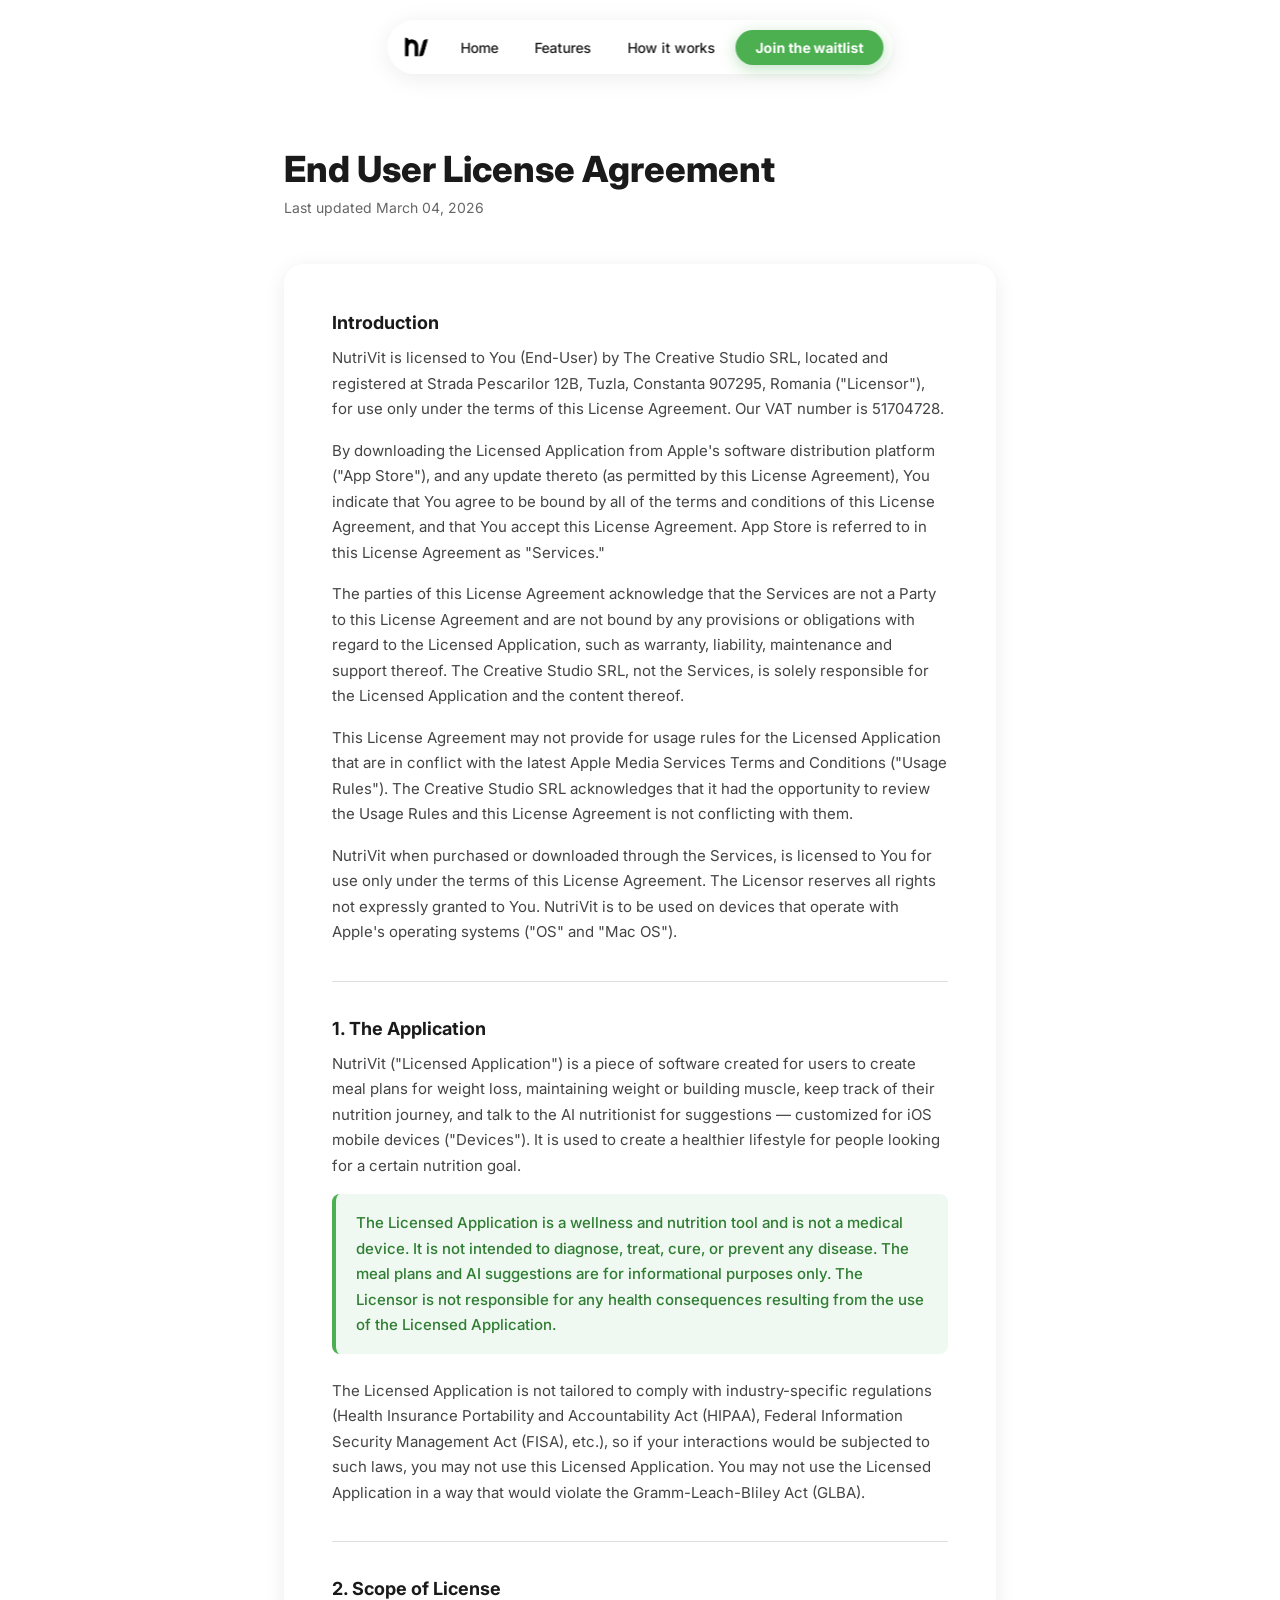
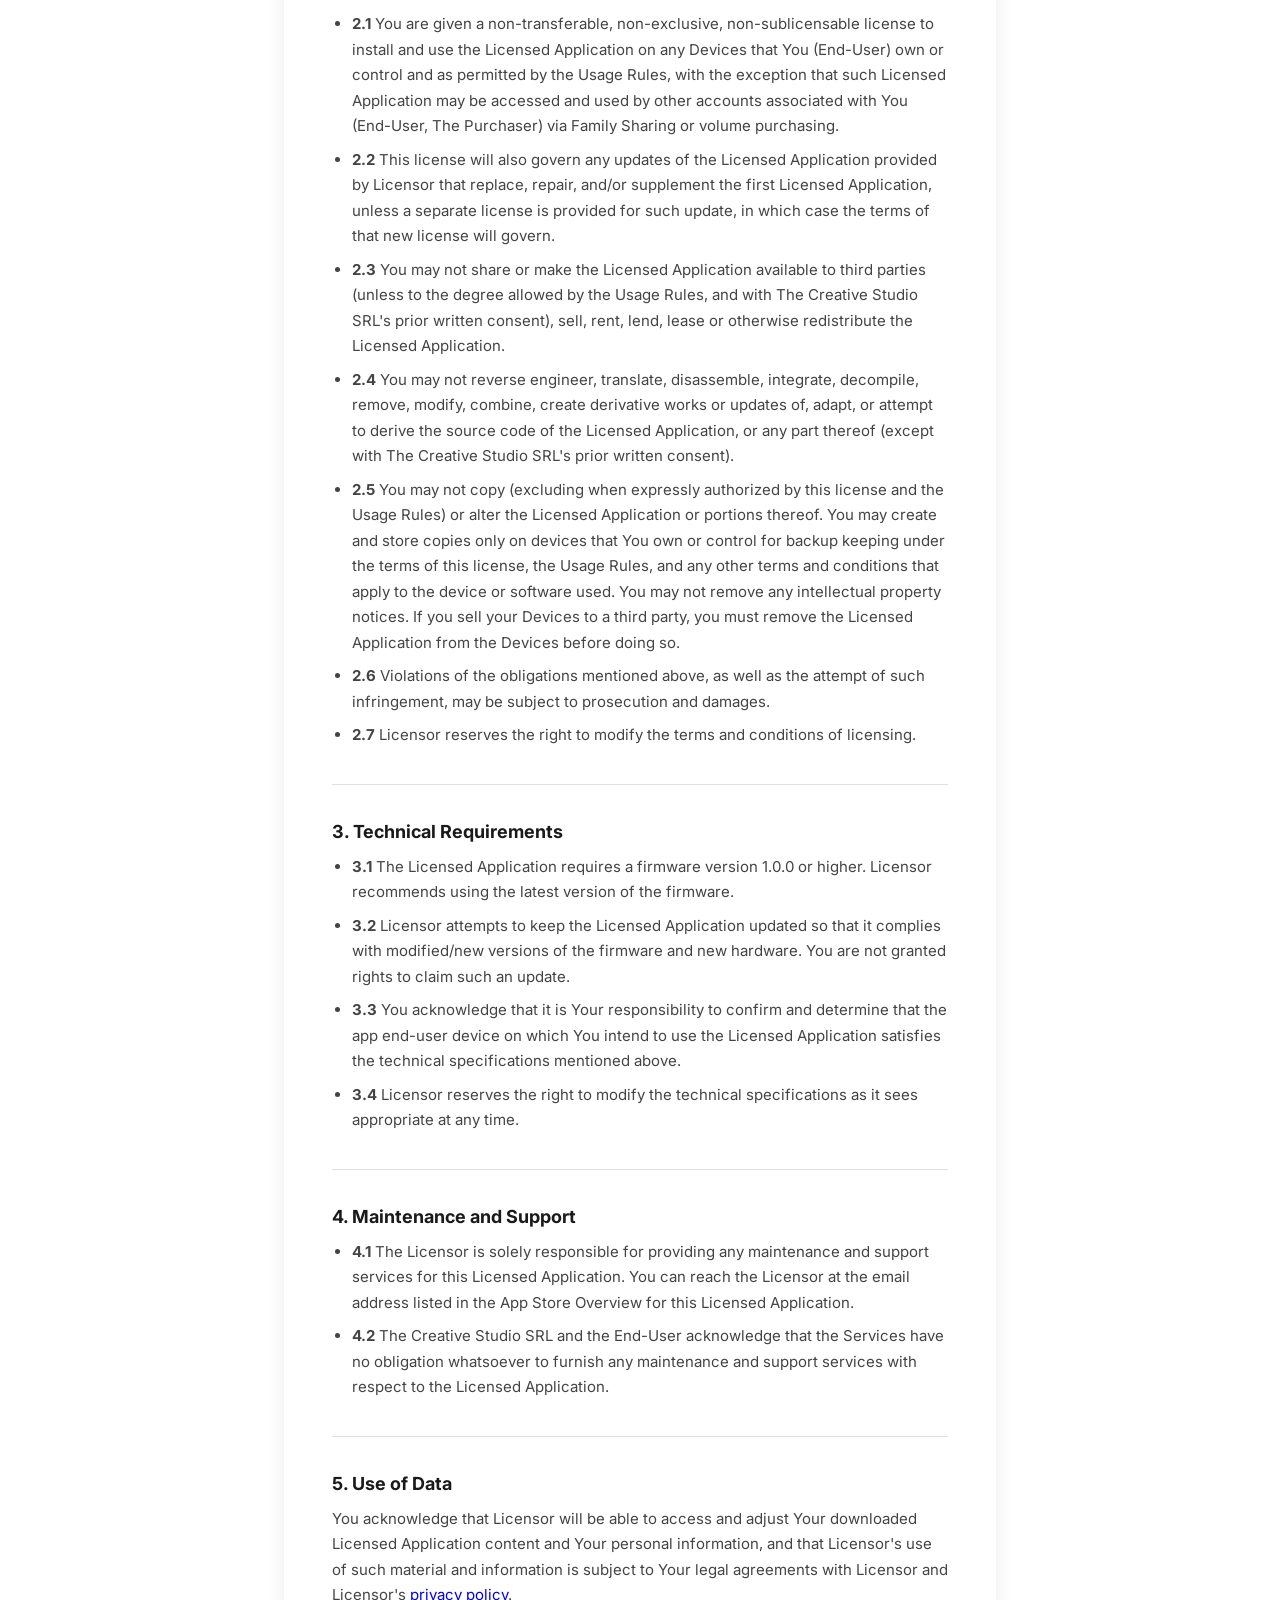
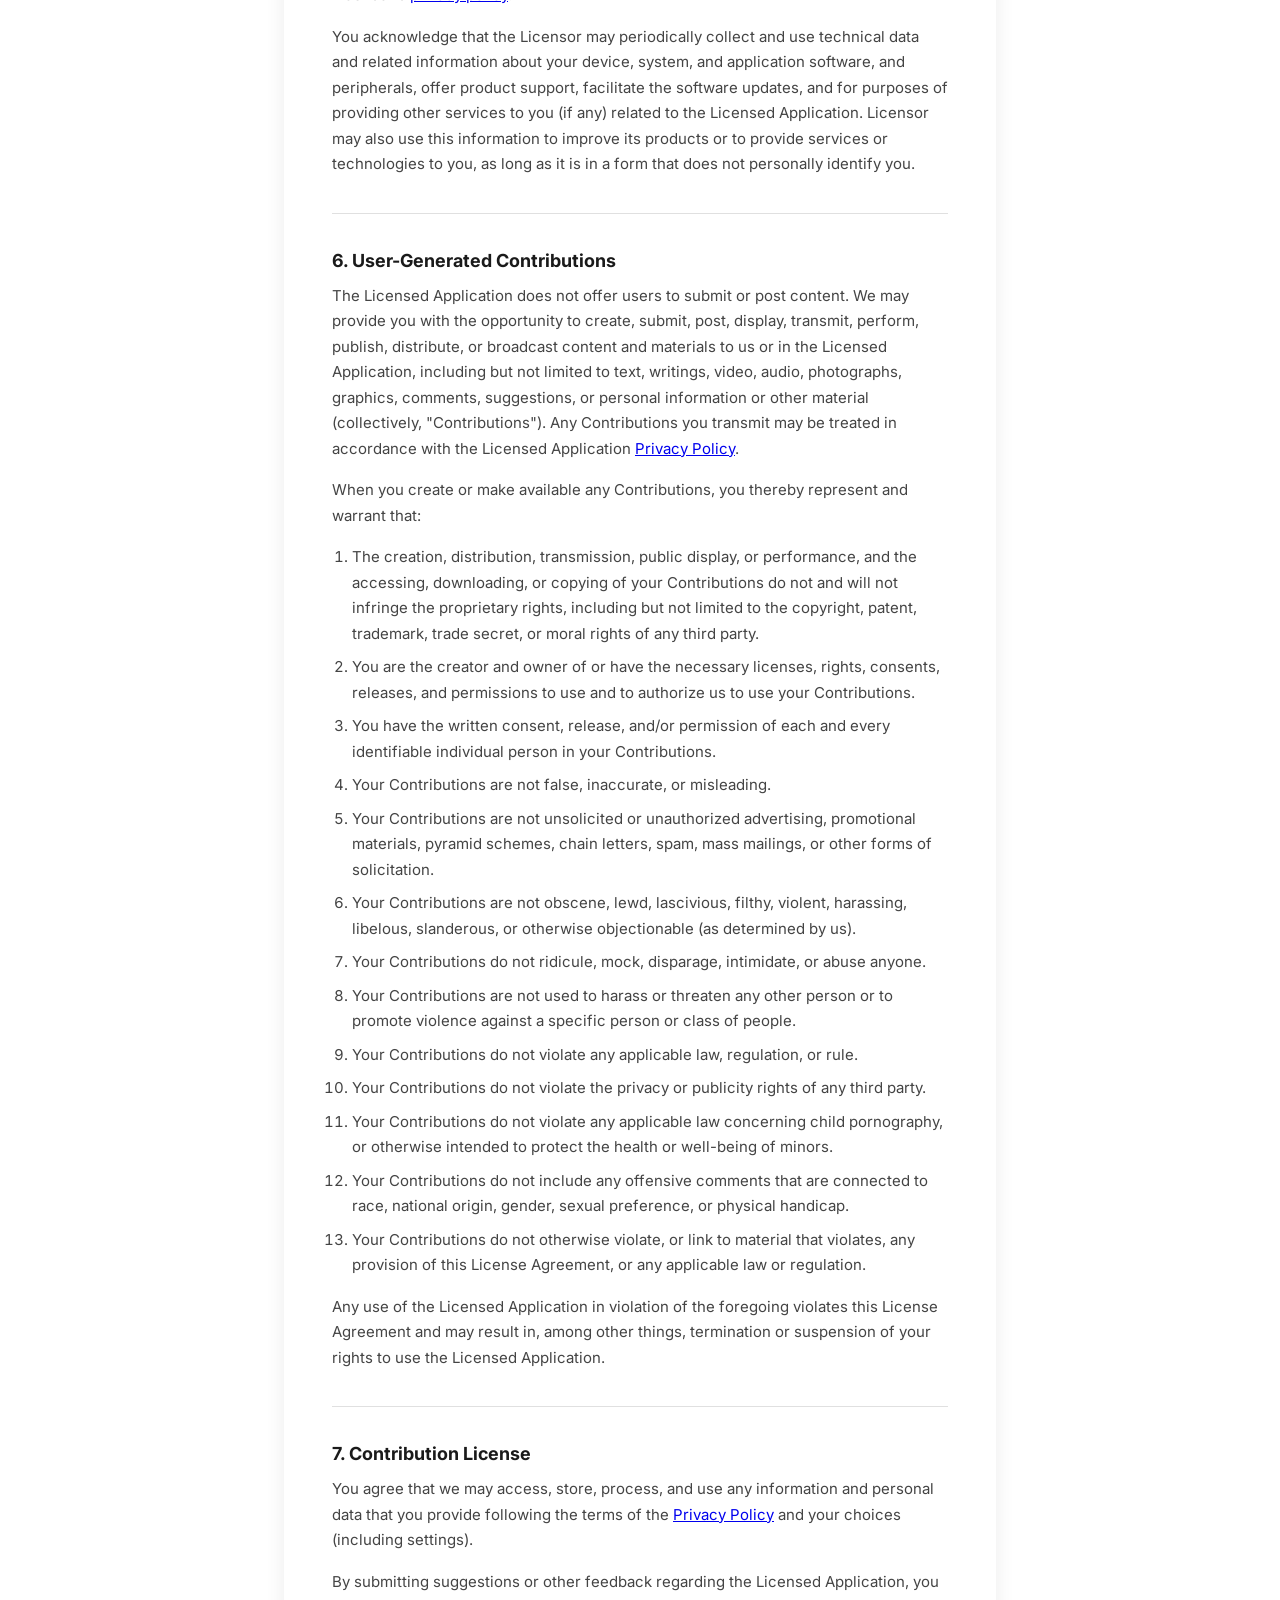
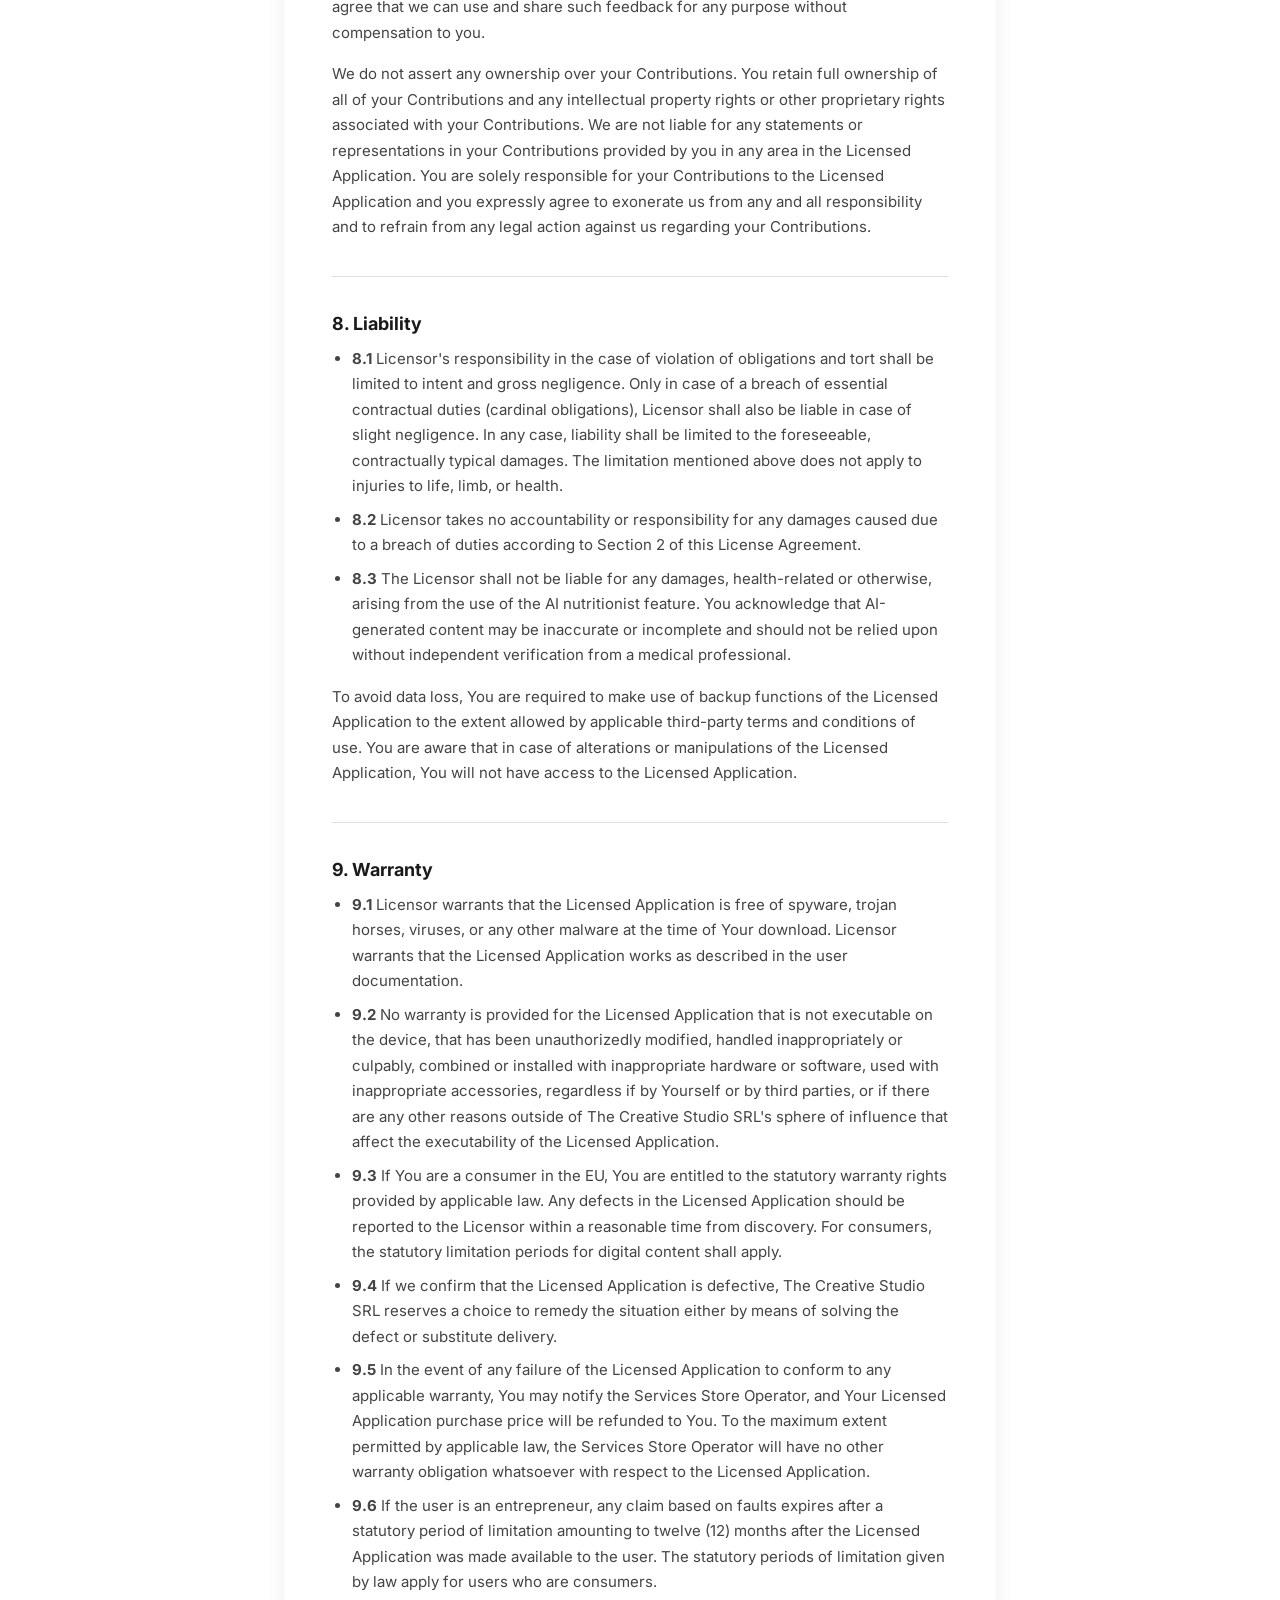
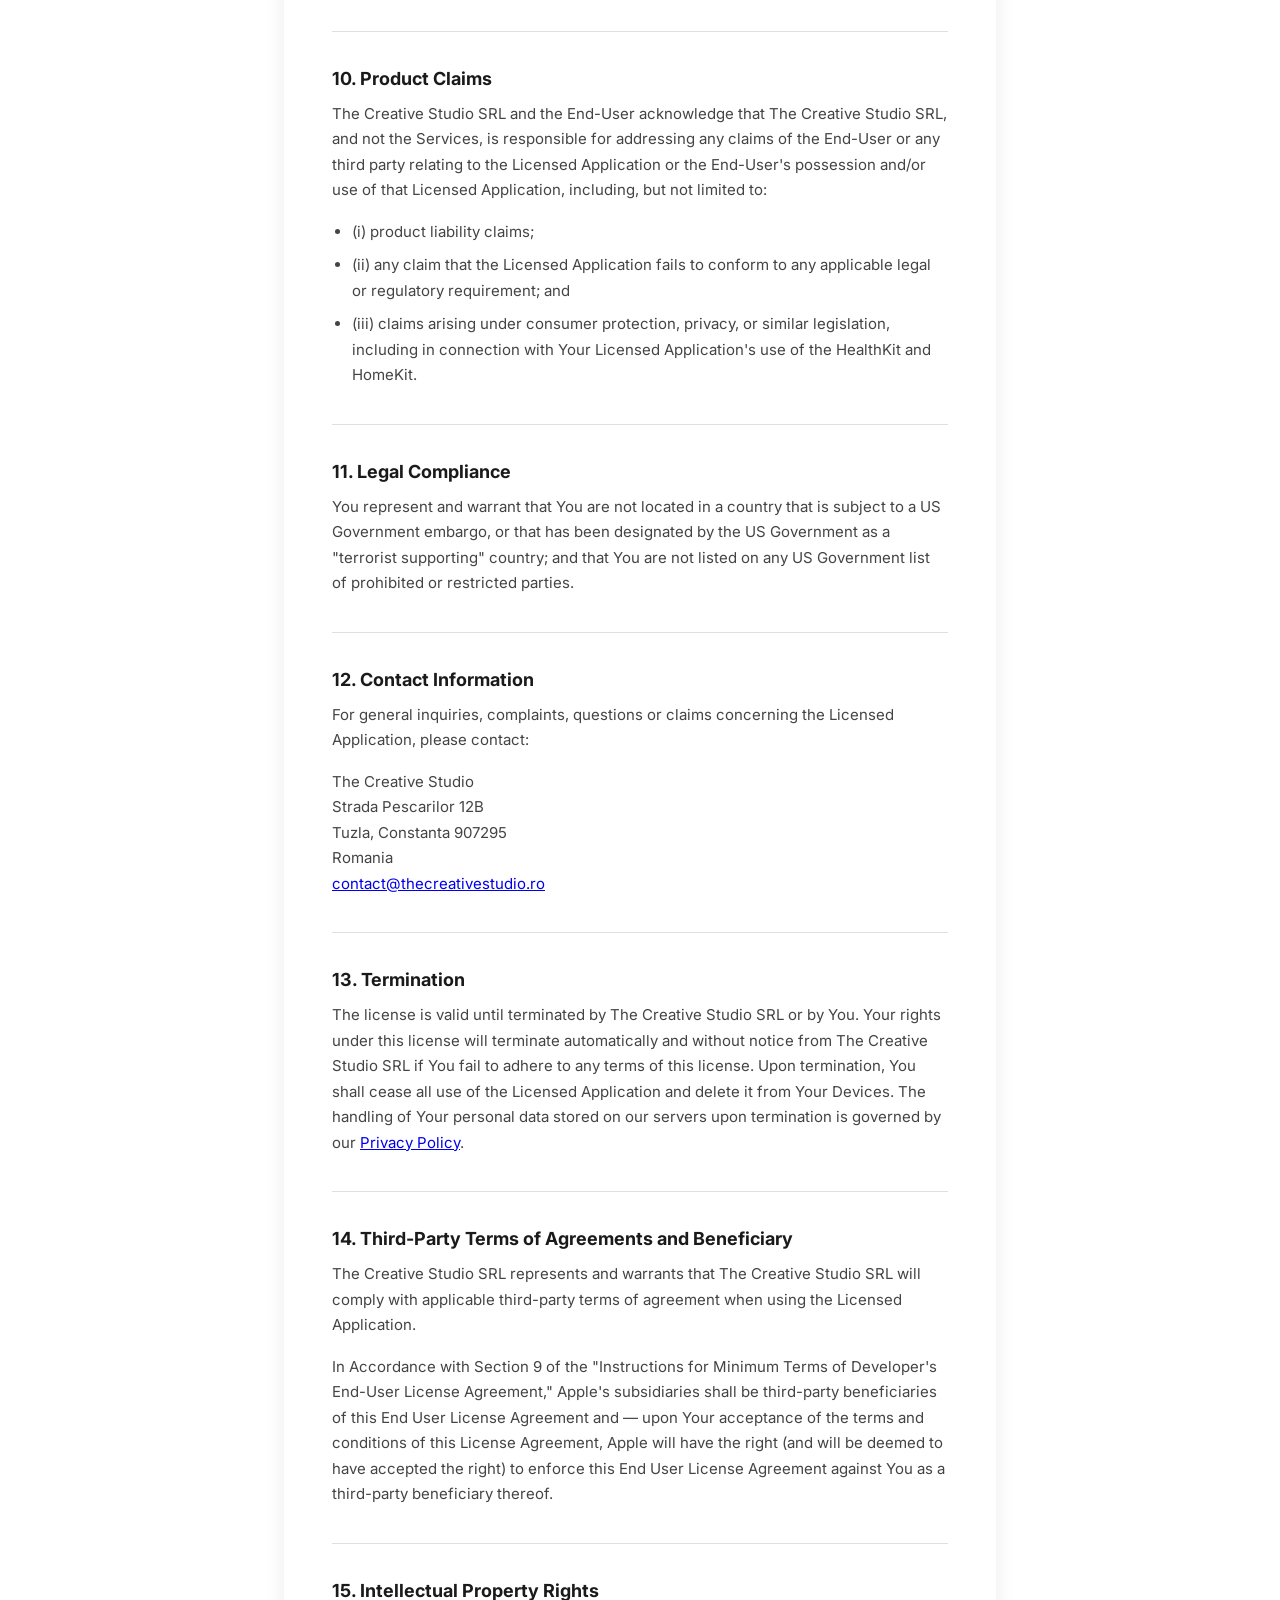
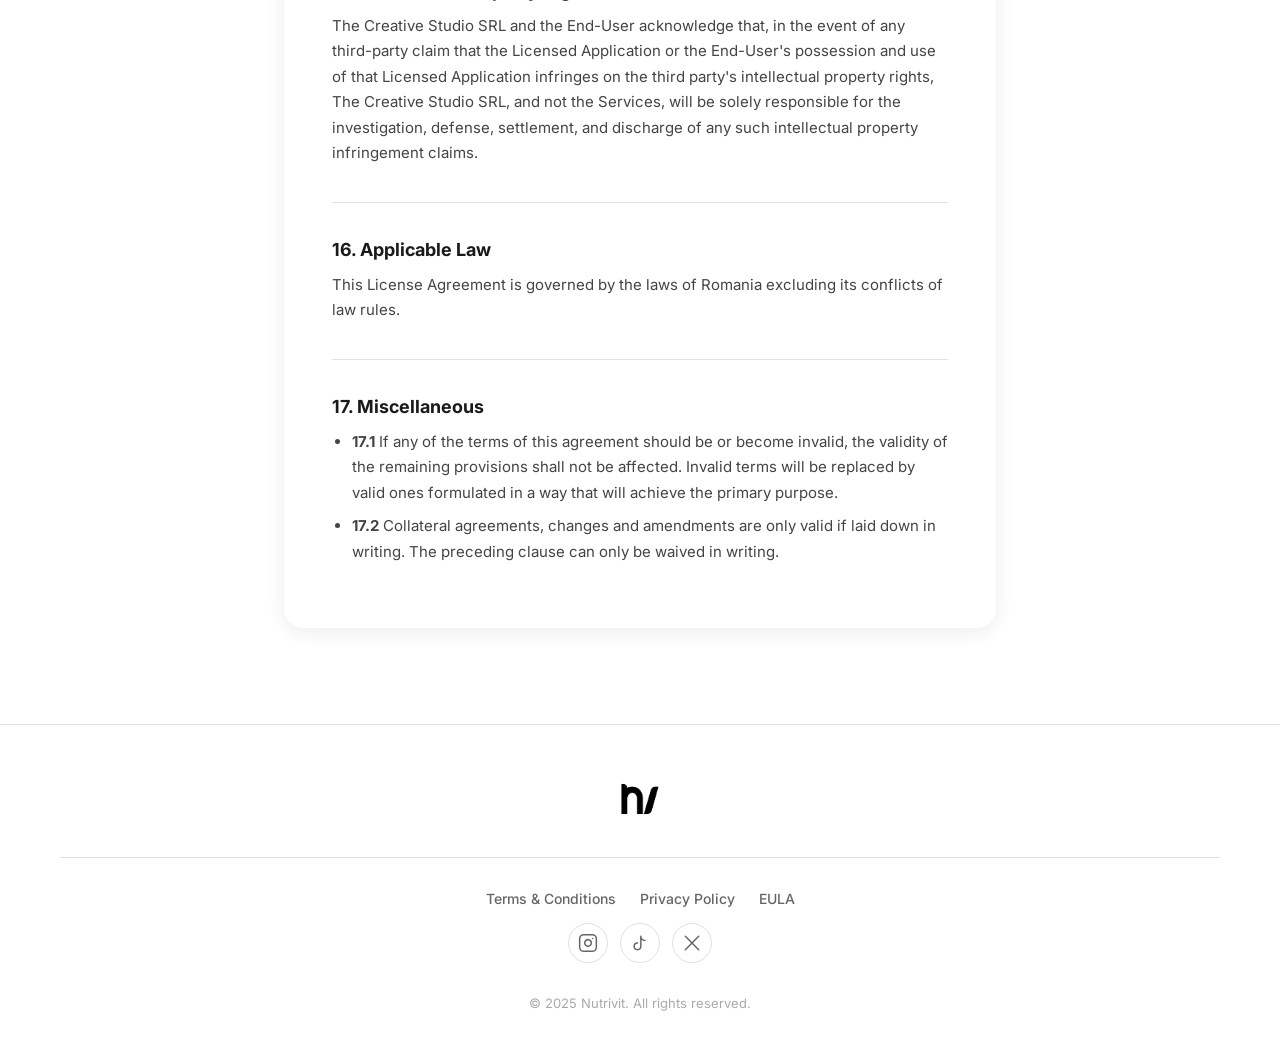
==== eula.html @ 821de58d "Initial commit: Nutrivit landing page" ====
<!DOCTYPE html>
<html lang="en">
<head>
  <meta charset="UTF-8" />
  <meta name="viewport" content="width=device-width, initial-scale=1.0" />
  <title>EULA — Nutrivit</title>
  <link rel="preconnect" href="https://fonts.googleapis.com" />
  <link rel="preconnect" href="https://fonts.gstatic.com" crossorigin />
  <link href="https://fonts.googleapis.com/css2?family=Inter:wght@400;500;600;700;800&display=swap" rel="stylesheet" />
  <link rel="stylesheet" href="style.css" />
  <style>
    .legal-page {
      min-height: 100vh;
      padding-top: 120px;
      padding-bottom: 96px;
    }
    .legal-wrapper {
      max-width: 760px;
      margin: 0 auto;
      padding: 0 24px;
    }
    .legal-header {
      margin-bottom: 48px;
    }
    .legal-eyebrow {
      font-size: 13px;
      font-weight: 600;
      color: #ffffff;
      text-transform: uppercase;
      letter-spacing: 1.2px;
      margin-bottom: 12px;
    }
    .legal-title {
      font-size: 2.25rem;
      font-weight: 800;
      color: #1A1A1A;
      margin-bottom: 8px;
      line-height: 1.2;
    }
    .legal-updated {
      font-size: 14px;
      color: #666;
    }
    .legal-card {
      background: #fff;
      border-radius: 20px;
      padding: 48px;
      box-shadow: 0 4px 20px rgba(0,0,0,0.08);
    }
    .legal-card h2 {
      font-size: 1.125rem;
      font-weight: 700;
      color: #1A1A1A;
      margin: 36px 0 12px;
      padding-top: 36px;
      border-top: 1px solid #E0E0E0;
    }
    .legal-card h2:first-child {
      margin-top: 0;
      padding-top: 0;
      border-top: none;
    }
    .legal-card p {
      font-size: 15px;
      color: #444;
      line-height: 1.7;
      margin-bottom: 16px;
    }
    .legal-card ul, .legal-card ol {
      padding-left: 20px;
      margin-bottom: 16px;
    }
    .legal-card ul li, .legal-card ol li {
      font-size: 15px;
      color: #444;
      line-height: 1.7;
      margin-bottom: 8px;
    }
    .legal-card .disclaimer-box {
      background: #F0F9F1;
      border-left: 4px solid #4CAF50;
      border-radius: 8px;
      padding: 16px 20px;
      margin-bottom: 24px;
    }
    .legal-card .disclaimer-box p {
      margin: 0;
      color: #2e7d32;
      font-weight: 500;
    }
    @media (max-width: 768px) {
      .legal-title { font-size: 1.625rem; }
      .legal-card { padding: 28px 20px; }
    }
  </style>
</head>
<body>

  <canvas id="gradient" style="position: fixed; top: 0; left: 0; width: 100%; height: 100%; z-index: -1;"></canvas>

  <!-- NAV -->
  <div class="nav__pill-sticky">
    <div class="nav__pill">
      <span class="nav__pill-logo">
        <a href="index.html"><img src="assets/logo.png" alt="Nutrivit logo" /></a>
      </span>
      <a href="index.html" class="nav__link">Home</a>
      <a href="index.html#features" class="nav__link">Features</a>
      <a href="index.html#how-it-works" class="nav__link">How it works</a>
      <a href="index.html#waitlist" class="nav__link nav__link--cta">Join the waitlist</a>
    </div>
  </div>

  <!-- CONTENT -->
  <div class="legal-page">
    <div class="legal-wrapper">
      <div class="legal-header">
        <p class="legal-eyebrow">Legal</p>
        <h1 class="legal-title">End User License Agreement</h1>
        <p class="legal-updated">Last updated March 04, 2026</p>
      </div>

      <div class="legal-card">

        <h2>Introduction</h2>
        <p>NutriVit is licensed to You (End-User) by The Creative Studio SRL, located and registered at Strada Pescarilor 12B, Tuzla, Constanta 907295, Romania ("Licensor"), for use only under the terms of this License Agreement. Our VAT number is 51704728.</p>
        <p>By downloading the Licensed Application from Apple's software distribution platform ("App Store"), and any update thereto (as permitted by this License Agreement), You indicate that You agree to be bound by all of the terms and conditions of this License Agreement, and that You accept this License Agreement. App Store is referred to in this License Agreement as "Services."</p>
        <p>The parties of this License Agreement acknowledge that the Services are not a Party to this License Agreement and are not bound by any provisions or obligations with regard to the Licensed Application, such as warranty, liability, maintenance and support thereof. The Creative Studio SRL, not the Services, is solely responsible for the Licensed Application and the content thereof.</p>
        <p>This License Agreement may not provide for usage rules for the Licensed Application that are in conflict with the latest Apple Media Services Terms and Conditions ("Usage Rules"). The Creative Studio SRL acknowledges that it had the opportunity to review the Usage Rules and this License Agreement is not conflicting with them.</p>
        <p>NutriVit when purchased or downloaded through the Services, is licensed to You for use only under the terms of this License Agreement. The Licensor reserves all rights not expressly granted to You. NutriVit is to be used on devices that operate with Apple's operating systems ("OS" and "Mac OS").</p>

        <h2>1. The Application</h2>
        <p>NutriVit ("Licensed Application") is a piece of software created for users to create meal plans for weight loss, maintaining weight or building muscle, keep track of their nutrition journey, and talk to the AI nutritionist for suggestions — customized for iOS mobile devices ("Devices"). It is used to create a healthier lifestyle for people looking for a certain nutrition goal.</p>
        <div class="disclaimer-box">
          <p>The Licensed Application is a wellness and nutrition tool and is not a medical device. It is not intended to diagnose, treat, cure, or prevent any disease. The meal plans and AI suggestions are for informational purposes only. The Licensor is not responsible for any health consequences resulting from the use of the Licensed Application.</p>
        </div>
        <p>The Licensed Application is not tailored to comply with industry-specific regulations (Health Insurance Portability and Accountability Act (HIPAA), Federal Information Security Management Act (FISA), etc.), so if your interactions would be subjected to such laws, you may not use this Licensed Application. You may not use the Licensed Application in a way that would violate the Gramm-Leach-Bliley Act (GLBA).</p>

        <h2>2. Scope of License</h2>
        <ul>
          <li><strong>2.1</strong> You are given a non-transferable, non-exclusive, non-sublicensable license to install and use the Licensed Application on any Devices that You (End-User) own or control and as permitted by the Usage Rules, with the exception that such Licensed Application may be accessed and used by other accounts associated with You (End-User, The Purchaser) via Family Sharing or volume purchasing.</li>
          <li><strong>2.2</strong> This license will also govern any updates of the Licensed Application provided by Licensor that replace, repair, and/or supplement the first Licensed Application, unless a separate license is provided for such update, in which case the terms of that new license will govern.</li>
          <li><strong>2.3</strong> You may not share or make the Licensed Application available to third parties (unless to the degree allowed by the Usage Rules, and with The Creative Studio SRL's prior written consent), sell, rent, lend, lease or otherwise redistribute the Licensed Application.</li>
          <li><strong>2.4</strong> You may not reverse engineer, translate, disassemble, integrate, decompile, remove, modify, combine, create derivative works or updates of, adapt, or attempt to derive the source code of the Licensed Application, or any part thereof (except with The Creative Studio SRL's prior written consent).</li>
          <li><strong>2.5</strong> You may not copy (excluding when expressly authorized by this license and the Usage Rules) or alter the Licensed Application or portions thereof. You may create and store copies only on devices that You own or control for backup keeping under the terms of this license, the Usage Rules, and any other terms and conditions that apply to the device or software used. You may not remove any intellectual property notices. If you sell your Devices to a third party, you must remove the Licensed Application from the Devices before doing so.</li>
          <li><strong>2.6</strong> Violations of the obligations mentioned above, as well as the attempt of such infringement, may be subject to prosecution and damages.</li>
          <li><strong>2.7</strong> Licensor reserves the right to modify the terms and conditions of licensing.</li>
        </ul>

        <h2>3. Technical Requirements</h2>
        <ul>
          <li><strong>3.1</strong> The Licensed Application requires a firmware version 1.0.0 or higher. Licensor recommends using the latest version of the firmware.</li>
          <li><strong>3.2</strong> Licensor attempts to keep the Licensed Application updated so that it complies with modified/new versions of the firmware and new hardware. You are not granted rights to claim such an update.</li>
          <li><strong>3.3</strong> You acknowledge that it is Your responsibility to confirm and determine that the app end-user device on which You intend to use the Licensed Application satisfies the technical specifications mentioned above.</li>
          <li><strong>3.4</strong> Licensor reserves the right to modify the technical specifications as it sees appropriate at any time.</li>
        </ul>

        <h2>4. Maintenance and Support</h2>
        <ul>
          <li><strong>4.1</strong> The Licensor is solely responsible for providing any maintenance and support services for this Licensed Application. You can reach the Licensor at the email address listed in the App Store Overview for this Licensed Application.</li>
          <li><strong>4.2</strong> The Creative Studio SRL and the End-User acknowledge that the Services have no obligation whatsoever to furnish any maintenance and support services with respect to the Licensed Application.</li>
        </ul>

        <h2>5. Use of Data</h2>
        <p>You acknowledge that Licensor will be able to access and adjust Your downloaded Licensed Application content and Your personal information, and that Licensor's use of such material and information is subject to Your legal agreements with Licensor and Licensor's <a href="privacy.html">privacy policy</a>.</p>
        <p>You acknowledge that the Licensor may periodically collect and use technical data and related information about your device, system, and application software, and peripherals, offer product support, facilitate the software updates, and for purposes of providing other services to you (if any) related to the Licensed Application. Licensor may also use this information to improve its products or to provide services or technologies to you, as long as it is in a form that does not personally identify you.</p>

        <h2>6. User-Generated Contributions</h2>
        <p>The Licensed Application does not offer users to submit or post content. We may provide you with the opportunity to create, submit, post, display, transmit, perform, publish, distribute, or broadcast content and materials to us or in the Licensed Application, including but not limited to text, writings, video, audio, photographs, graphics, comments, suggestions, or personal information or other material (collectively, "Contributions"). Any Contributions you transmit may be treated in accordance with the Licensed Application <a href="privacy.html">Privacy Policy</a>.</p>
        <p>When you create or make available any Contributions, you thereby represent and warrant that:</p>
        <ol>
          <li>The creation, distribution, transmission, public display, or performance, and the accessing, downloading, or copying of your Contributions do not and will not infringe the proprietary rights, including but not limited to the copyright, patent, trademark, trade secret, or moral rights of any third party.</li>
          <li>You are the creator and owner of or have the necessary licenses, rights, consents, releases, and permissions to use and to authorize us to use your Contributions.</li>
          <li>You have the written consent, release, and/or permission of each and every identifiable individual person in your Contributions.</li>
          <li>Your Contributions are not false, inaccurate, or misleading.</li>
          <li>Your Contributions are not unsolicited or unauthorized advertising, promotional materials, pyramid schemes, chain letters, spam, mass mailings, or other forms of solicitation.</li>
          <li>Your Contributions are not obscene, lewd, lascivious, filthy, violent, harassing, libelous, slanderous, or otherwise objectionable (as determined by us).</li>
          <li>Your Contributions do not ridicule, mock, disparage, intimidate, or abuse anyone.</li>
          <li>Your Contributions are not used to harass or threaten any other person or to promote violence against a specific person or class of people.</li>
          <li>Your Contributions do not violate any applicable law, regulation, or rule.</li>
          <li>Your Contributions do not violate the privacy or publicity rights of any third party.</li>
          <li>Your Contributions do not violate any applicable law concerning child pornography, or otherwise intended to protect the health or well-being of minors.</li>
          <li>Your Contributions do not include any offensive comments that are connected to race, national origin, gender, sexual preference, or physical handicap.</li>
          <li>Your Contributions do not otherwise violate, or link to material that violates, any provision of this License Agreement, or any applicable law or regulation.</li>
        </ol>
        <p>Any use of the Licensed Application in violation of the foregoing violates this License Agreement and may result in, among other things, termination or suspension of your rights to use the Licensed Application.</p>

        <h2>7. Contribution License</h2>
        <p>You agree that we may access, store, process, and use any information and personal data that you provide following the terms of the <a href="privacy.html">Privacy Policy</a> and your choices (including settings).</p>
        <p>By submitting suggestions or other feedback regarding the Licensed Application, you agree that we can use and share such feedback for any purpose without compensation to you.</p>
        <p>We do not assert any ownership over your Contributions. You retain full ownership of all of your Contributions and any intellectual property rights or other proprietary rights associated with your Contributions. We are not liable for any statements or representations in your Contributions provided by you in any area in the Licensed Application. You are solely responsible for your Contributions to the Licensed Application and you expressly agree to exonerate us from any and all responsibility and to refrain from any legal action against us regarding your Contributions.</p>

        <h2>8. Liability</h2>
        <ul>
          <li><strong>8.1</strong> Licensor's responsibility in the case of violation of obligations and tort shall be limited to intent and gross negligence. Only in case of a breach of essential contractual duties (cardinal obligations), Licensor shall also be liable in case of slight negligence. In any case, liability shall be limited to the foreseeable, contractually typical damages. The limitation mentioned above does not apply to injuries to life, limb, or health.</li>
          <li><strong>8.2</strong> Licensor takes no accountability or responsibility for any damages caused due to a breach of duties according to Section 2 of this License Agreement.</li>
          <li><strong>8.3</strong> The Licensor shall not be liable for any damages, health-related or otherwise, arising from the use of the AI nutritionist feature. You acknowledge that AI-generated content may be inaccurate or incomplete and should not be relied upon without independent verification from a medical professional.</li>
        </ul>
        <p>To avoid data loss, You are required to make use of backup functions of the Licensed Application to the extent allowed by applicable third-party terms and conditions of use. You are aware that in case of alterations or manipulations of the Licensed Application, You will not have access to the Licensed Application.</p>

        <h2>9. Warranty</h2>
        <ul>
          <li><strong>9.1</strong> Licensor warrants that the Licensed Application is free of spyware, trojan horses, viruses, or any other malware at the time of Your download. Licensor warrants that the Licensed Application works as described in the user documentation.</li>
          <li><strong>9.2</strong> No warranty is provided for the Licensed Application that is not executable on the device, that has been unauthorizedly modified, handled inappropriately or culpably, combined or installed with inappropriate hardware or software, used with inappropriate accessories, regardless if by Yourself or by third parties, or if there are any other reasons outside of The Creative Studio SRL's sphere of influence that affect the executability of the Licensed Application.</li>
          <li><strong>9.3</strong> If You are a consumer in the EU, You are entitled to the statutory warranty rights provided by applicable law. Any defects in the Licensed Application should be reported to the Licensor within a reasonable time from discovery. For consumers, the statutory limitation periods for digital content shall apply.</li>
          <li><strong>9.4</strong> If we confirm that the Licensed Application is defective, The Creative Studio SRL reserves a choice to remedy the situation either by means of solving the defect or substitute delivery.</li>
          <li><strong>9.5</strong> In the event of any failure of the Licensed Application to conform to any applicable warranty, You may notify the Services Store Operator, and Your Licensed Application purchase price will be refunded to You. To the maximum extent permitted by applicable law, the Services Store Operator will have no other warranty obligation whatsoever with respect to the Licensed Application.</li>
          <li><strong>9.6</strong> If the user is an entrepreneur, any claim based on faults expires after a statutory period of limitation amounting to twelve (12) months after the Licensed Application was made available to the user. The statutory periods of limitation given by law apply for users who are consumers.</li>
        </ul>

        <h2>10. Product Claims</h2>
        <p>The Creative Studio SRL and the End-User acknowledge that The Creative Studio SRL, and not the Services, is responsible for addressing any claims of the End-User or any third party relating to the Licensed Application or the End-User's possession and/or use of that Licensed Application, including, but not limited to:</p>
        <ul>
          <li>(i) product liability claims;</li>
          <li>(ii) any claim that the Licensed Application fails to conform to any applicable legal or regulatory requirement; and</li>
          <li>(iii) claims arising under consumer protection, privacy, or similar legislation, including in connection with Your Licensed Application's use of the HealthKit and HomeKit.</li>
        </ul>

        <h2>11. Legal Compliance</h2>
        <p>You represent and warrant that You are not located in a country that is subject to a US Government embargo, or that has been designated by the US Government as a "terrorist supporting" country; and that You are not listed on any US Government list of prohibited or restricted parties.</p>

        <h2>12. Contact Information</h2>
        <p>For general inquiries, complaints, questions or claims concerning the Licensed Application, please contact:</p>
        <p>
          The Creative Studio<br />
          Strada Pescarilor 12B<br />
          Tuzla, Constanta 907295<br />
          Romania<br />
          <a href="mailto:contact@thecreativestudio.ro">contact@thecreativestudio.ro</a>
        </p>

        <h2>13. Termination</h2>
        <p>The license is valid until terminated by The Creative Studio SRL or by You. Your rights under this license will terminate automatically and without notice from The Creative Studio SRL if You fail to adhere to any terms of this license. Upon termination, You shall cease all use of the Licensed Application and delete it from Your Devices. The handling of Your personal data stored on our servers upon termination is governed by our <a href="privacy.html">Privacy Policy</a>.</p>

        <h2>14. Third-Party Terms of Agreements and Beneficiary</h2>
        <p>The Creative Studio SRL represents and warrants that The Creative Studio SRL will comply with applicable third-party terms of agreement when using the Licensed Application.</p>
        <p>In Accordance with Section 9 of the "Instructions for Minimum Terms of Developer's End-User License Agreement," Apple's subsidiaries shall be third-party beneficiaries of this End User License Agreement and — upon Your acceptance of the terms and conditions of this License Agreement, Apple will have the right (and will be deemed to have accepted the right) to enforce this End User License Agreement against You as a third-party beneficiary thereof.</p>

        <h2>15. Intellectual Property Rights</h2>
        <p>The Creative Studio SRL and the End-User acknowledge that, in the event of any third-party claim that the Licensed Application or the End-User's possession and use of that Licensed Application infringes on the third party's intellectual property rights, The Creative Studio SRL, and not the Services, will be solely responsible for the investigation, defense, settlement, and discharge of any such intellectual property infringement claims.</p>

        <h2>16. Applicable Law</h2>
        <p>This License Agreement is governed by the laws of Romania excluding its conflicts of law rules.</p>

        <h2>17. Miscellaneous</h2>
        <ul>
          <li><strong>17.1</strong> If any of the terms of this agreement should be or become invalid, the validity of the remaining provisions shall not be affected. Invalid terms will be replaced by valid ones formulated in a way that will achieve the primary purpose.</li>
          <li><strong>17.2</strong> Collateral agreements, changes and amendments are only valid if laid down in writing. The preceding clause can only be waived in writing.</li>
        </ul>

      </div>
    </div>
  </div>

  <!-- FOOTER -->
  <footer class="footer">
    <div class="footer-wrapper">
      <div class="footer-top">
        <a href="index.html" class="footer-logo">
          <img src="assets/logo.png" alt="Nutrivit logo" />
        </a>
      </div>
      <hr class="footer-divider" />
      <div class="footer-bottom">
        <div class="footer-legal">
          <a href="terms.html" class="footer-legal__link">Terms &amp; Conditions</a>
          <a href="privacy.html" class="footer-legal__link">Privacy Policy</a>
          <a href="eula.html" class="footer-legal__link">EULA</a>
        </div>
        <div class="footer-social">
          <a href="#" class="footer-social__link" aria-label="Instagram">
            <svg xmlns="http://www.w3.org/2000/svg" width="20" height="20" viewBox="0 0 24 24" fill="none" stroke="currentColor" stroke-width="1.8" stroke-linecap="round" stroke-linejoin="round"><rect x="2" y="2" width="20" height="20" rx="5" ry="5"/><path d="M16 11.37A4 4 0 1 1 12.63 8 4 4 0 0 1 16 11.37z"/><line x1="17.5" y1="6.5" x2="17.51" y2="6.5"/></svg>
          </a>
          <a href="#" class="footer-social__link" aria-label="TikTok">
            <svg xmlns="http://www.w3.org/2000/svg" width="20" height="20" viewBox="0 0 24 24" fill="none" stroke="currentColor" stroke-width="1.8" stroke-linecap="round" stroke-linejoin="round"><path d="M9 12a4 4 0 1 0 4 4V4a5 5 0 0 0 5 5"/></svg>
          </a>
          <a href="#" class="footer-social__link" aria-label="Twitter / X">
            <svg xmlns="http://www.w3.org/2000/svg" width="20" height="20" viewBox="0 0 24 24" fill="none" stroke="currentColor" stroke-width="1.8" stroke-linecap="round" stroke-linejoin="round"><path d="M4 4l16 16M4 20 20 4"/></svg>
          </a>
        </div>
      </div>
      <p class="footer-copy">&copy; 2025 Nutrivit. All rights reserved.</p>
    </div>
  </footer>

  <script type="module" src="main.js"></script>
</body>
</html>
---- style.css ----
/* Hide NeatGradient watermark */
a[href*="firecms"],
a[href*="neat"] {
  display: none !important;
}

/* ===== RESET & BASE ===== */
*, *::before, *::after {
  box-sizing: border-box;
  margin: 0;
  padding: 0;
}

:root {
  --green: #4CAF50;
  --green-deep: #388E3C;
  --white: #FFFFFF;
  --dark: #1A1A1A;
  --mid: #666666;
  --light: #E0E0E0;
  --shadow-card: 0 4px 20px rgba(0,0,0,0.08);
  --shadow-card-hover: 0 8px 32px rgba(0,0,0,0.12);
  --shadow-btn: 0 4px 16px rgba(76,175,80,0.35);
  --radius-card: 28px;
  --radius-btn: 50px;
}

html { scroll-behavior: smooth; }

body {
  font-family: 'Inter', -apple-system, 'Helvetica Neue', Arial, sans-serif;
  background: transparent;
  color: var(--dark);
  -webkit-font-smoothing: antialiased;
}

/* ===== HERO SECTION WRAPPER ===== */
.hero-section {
  display: flex;
  flex-direction: column;
  align-items: center;
  padding: 100px 24px 32px;
  gap: 0;
}

@media (min-height: 900px) {
  .hero-section {
    padding: 112px 32px 32px;
  }
}

@media (min-height: 1100px) {
  .hero-section {
    padding: 124px 40px 32px;
  }
}

/* ===== NAV — detached, floats above card ===== */
.nav {
  width: 100%;
  max-width: 1160px;
  display: flex;
  align-items: center;
  justify-content: space-between;
  padding: 16px 0 24px;
  position: relative;
  z-index: 100;
}

.nav__logo img {
  height: 48px;
  width: auto;
  display: block;
}

/* Logo inside pill */
.nav__pill-logo {
  display: flex;
  align-items: center;
  padding: 4px 8px 4px 4px;
}

.nav__pill-logo img {
  height: 32px;
  width: auto;
  display: block;
}

/* Sticky pill wrapper */
.nav__pill-sticky {
  position: fixed;
  top: 20px;
  left: 50%;
  transform: translateX(-50%) translateZ(0);
  z-index: 1000;
  will-change: transform;
}

/* Links pill container — glass morphism */
.nav__pill {
  display: flex;
  align-items: center;
  gap: 4px;
  background: rgba(255, 255, 255, 0.45);
  backdrop-filter: blur(20px);
  -webkit-backdrop-filter: blur(20px);
  border: 1px solid rgba(255, 255, 255, 0.6);
  border-radius: 50px;
  padding: 6px 8px;
  box-shadow: 0 4px 24px rgba(0,0,0,0.08);
}

.nav__link {
  text-decoration: none;
  font-size: 14px;
  font-weight: 500;
  color: var(--dark);
  padding: 8px 16px;
  border-radius: 50px;
  transition: color 0.2s ease, background 0.2s ease;
  white-space: nowrap;
}

.nav__link:hover {
  color: var(--green);
  background: rgba(76, 175, 80, 0.08);
}

.nav__link--cta {
  background: var(--green);
  color: var(--white) !important;
  padding: 9px 20px;
  font-weight: 700;
  box-shadow: var(--shadow-btn);
  transition: background 0.2s ease, transform 0.2s ease, box-shadow 0.2s ease;
}

.nav__link--cta:hover {
  background: var(--green-deep) !important;
  transform: scale(1.03);
  box-shadow: 0 6px 20px rgba(76,175,80,0.45);
}

/* ===== HERO CARD ===== */
.hero__card {
  width: 100%;
  max-width: 1160px;
  background: rgba(255, 255, 255, 0.35);
  backdrop-filter: blur(24px);
  -webkit-backdrop-filter: blur(24px);
  border: 1px solid rgba(255, 255, 255, 0.55);
  border-radius: var(--radius-card);
  box-shadow: 0 8px 48px rgba(0,0,0,0.10);
  display: flex;
  flex-direction: column;
  align-items: center;
  justify-content: flex-start;
  gap: clamp(12px, 1.5vh, 20px);
  padding: 32px clamp(24px, 4vw, 56px) 0;
  overflow: visible;
}

/* ===== HERO CONTENT ===== */
.hero__content {
  text-align: center;
  max-width: 640px;
}

.hero__eyebrow {
  display: inline-block;
  font-size: 12px;
  font-weight: 600;
  letter-spacing: 0.1em;
  text-transform: uppercase;
  color: var(--green);
  margin-bottom: 16px;
}

.hero__headline {
  font-size: clamp(28px, 5vw, 56px);
  font-weight: 800;
  line-height: 1.1;
  color: var(--dark);
  letter-spacing: -0.02em;
  margin-bottom: 20px;
}

.hero__accent {
  color: var(--green);
}

.hero__rotating-word {
  display: inline-block;
  position: relative;
  transition: opacity 0.35s ease, transform 0.35s ease;
  text-align: left;
}

.hero__rotating-word.word--exit {
  opacity: 0;
  transform: translateY(-12px);
}

.hero__rotating-word.word--enter {
  opacity: 0;
  transform: translateY(12px);
}

.hero__sub {
  font-size: 18px;
  font-weight: 400;
  color: var(--mid);
  line-height: 1.6;
  max-width: 500px;
  margin: 0 auto 36px;
}

.hero__ctas {
  display: flex;
  gap: 16px;
  justify-content: center;
  flex-wrap: wrap;
}

/* ===== BUTTONS ===== */
.btn {
  display: inline-flex;
  align-items: center;
  justify-content: center;
  text-decoration: none;
  font-size: 16px;
  font-weight: 700;
  padding: 16px 36px;
  border-radius: var(--radius-btn);
  transition: all 0.3s cubic-bezier(0.4, 0, 0.2, 1);
  cursor: pointer;
  border: none;
}

.btn--primary {
  background: var(--green);
  color: var(--white);
  box-shadow: var(--shadow-btn);
}

.btn--primary:hover {
  background: var(--green-deep);
  transform: scale(1.03);
  box-shadow: 0 6px 24px rgba(76,175,80,0.45);
}

.btn--secondary {
  background: transparent;
  color: var(--green);
  border: 2px solid var(--green);
}

.btn--secondary:hover {
  background: var(--white);
  transform: scale(1.03);
}

/* ===== MOCKUP AREA ===== */
.hero__mockup-area {
  display: flex;
  align-items: flex-end;
  justify-content: center;
  gap: 0;
  width: 100%;
  position: relative;
  margin-top: auto;
}

.hero__pills {
  position: relative;
  width: 250px;
  flex-shrink: 0;
  min-height: 490px;
}

.hero__pills--left  { }
.hero__pills--right { }

/* ===== PILL ANIMATIONS ===== */
@keyframes pillInL1 {
  from { opacity: 0; transform: translateX(60px) rotate(-4deg); }
  to   { opacity: 1; transform: translateX(0)   rotate(-4deg); }
}
@keyframes pillInL2 {
  from { opacity: 0; transform: translateX(60px) rotate(3deg); }
  to   { opacity: 1; transform: translateX(0)   rotate(3deg); }
}
@keyframes pillInL3 {
  from { opacity: 0; transform: translateX(60px) rotate(-2deg); }
  to   { opacity: 1; transform: translateX(0)   rotate(-2deg); }
}
@keyframes pillInR1 {
  from { opacity: 0; transform: translateX(-60px) rotate(4deg); }
  to   { opacity: 1; transform: translateX(0)    rotate(4deg); }
}
@keyframes pillInR2 {
  from { opacity: 0; transform: translateX(-60px) rotate(-3deg); }
  to   { opacity: 1; transform: translateX(0)    rotate(-3deg); }
}
@keyframes pillInR3 {
  from { opacity: 0; transform: translateX(-60px) rotate(2deg); }
  to   { opacity: 1; transform: translateX(0)    rotate(2deg); }
}

.hero__pills { z-index: 1; }

.hero__pills--left .pill:nth-child(1) { opacity: 0; animation: pillInL1 0.9s cubic-bezier(0.25,0.46,0.45,0.94) 0.3s forwards; }
.hero__pills--left .pill:nth-child(2) { opacity: 0; animation: pillInL2 0.9s cubic-bezier(0.25,0.46,0.45,0.94) 0.55s forwards; }
.hero__pills--left .pill:nth-child(3) { opacity: 0; animation: pillInL3 0.9s cubic-bezier(0.25,0.46,0.45,0.94) 0.8s forwards; }

.hero__pills--right .pill:nth-child(1) { opacity: 0; animation: pillInR1 0.9s cubic-bezier(0.25,0.46,0.45,0.94) 0.3s forwards; }
.hero__pills--right .pill:nth-child(2) { opacity: 0; animation: pillInR2 0.9s cubic-bezier(0.25,0.46,0.45,0.94) 0.55s forwards; }
.hero__pills--right .pill:nth-child(3) { opacity: 0; animation: pillInR3 0.9s cubic-bezier(0.25,0.46,0.45,0.94) 0.8s forwards; }

/* ===== PILLS ===== */
.pill {
  position: absolute;
  display: flex;
  align-items: center;
  gap: 12px;
  background: rgba(255, 255, 255, 0.82);
  backdrop-filter: blur(14px);
  -webkit-backdrop-filter: blur(14px);
  border: 1px solid rgba(255,255,255,0.9);
  border-radius: 20px;
  padding: 16px 18px;
  box-shadow: var(--shadow-card);
  color: var(--dark);
  cursor: default;
  transition: transform 0.3s cubic-bezier(0.4, 0, 0.2, 1), box-shadow 0.3s ease;
  width: 220px;
  box-sizing: border-box;
  overflow: hidden;
}

/* Left column — card width 220px, container 250px, anchored right */
.hero__pills--left .pill:nth-child(1) { top: 0px;   right: 0px; left: auto; }
.hero__pills--left .pill:nth-child(2) { top: 160px; right: 20px; left: auto; }
.hero__pills--left .pill:nth-child(3) { top: 318px; right: 4px; left: auto; }

/* Right column — anchored left */
.hero__pills--right .pill:nth-child(1) { top: 10px;  left: 0px;  }
.hero__pills--right .pill:nth-child(2) { top: 168px; left: 20px; }
.hero__pills--right .pill:nth-child(3) { top: 322px; left: 4px;  }

.hero__pills--left  .pill:nth-child(1):hover { transform: translateY(-3px) rotate(-4deg); box-shadow: var(--shadow-card-hover); }
.hero__pills--left  .pill:nth-child(2):hover { transform: translateY(-3px) rotate(3deg);  box-shadow: var(--shadow-card-hover); }
.hero__pills--left  .pill:nth-child(3):hover { transform: translateY(-3px) rotate(-2deg); box-shadow: var(--shadow-card-hover); }
.hero__pills--right .pill:nth-child(1):hover { transform: translateY(-3px) rotate(4deg);  box-shadow: var(--shadow-card-hover); }
.hero__pills--right .pill:nth-child(2):hover { transform: translateY(-3px) rotate(-3deg); box-shadow: var(--shadow-card-hover); }
.hero__pills--right .pill:nth-child(3):hover { transform: translateY(-3px) rotate(2deg);  box-shadow: var(--shadow-card-hover); }

.pill__icon-wrap {
  display: flex;
  align-items: center;
  justify-content: center;
  flex-shrink: 0;
  width: 40px;
  height: 40px;
  background: rgba(76, 175, 80, 0.1);
  border-radius: 12px;
}

.pill__body {
  display: flex;
  flex-direction: column;
  gap: 5px;
  min-width: 0;
  flex: 1;
}

.pill__title {
  font-size: 14px;
  font-weight: 700;
  color: var(--dark);
  white-space: normal;
  line-height: 1.3;
  word-break: break-word;
}

.pill__stat {
  font-size: 12px;
  font-weight: 400;
  color: var(--medium);
  white-space: normal;
  line-height: 1.4;
  word-break: break-word;
}

.pill__streak-row {
  display: flex;
  align-items: center;
  gap: 5px;
}


.pill__streak-num {
  font-size: 13px;
  font-weight: 700;
  color: #4CAF50;
}

.pill__streak-label {
  font-size: 13px;
  color: var(--medium);
}

.pill__bar-wrap {
  display: flex;
  flex-direction: column;
  gap: 4px;
}

.pill__bar {
  height: 6px;
  background: #E0E0E0;
  border-radius: 4px;
  width: 100%;
  overflow: hidden;
}

.pill__bar-fill {
  height: 100%;
  background: #4CAF50;
  border-radius: 4px;
}

.pill__bar-label {
  font-size: 11px;
  color: var(--medium);
}

/* ===== PHONE MOCKUP ===== */
.hero__phone {
  flex-shrink: 0;
  align-self: flex-end;
  margin-bottom: -2px;
  position: relative;
  z-index: 2;
}

.hero__phone-img {
  width: 280px;
  max-width: 100%;
  display: block;
}

/* ===== RESPONSIVE ===== */
@media (max-width: 960px) {
  .hero__mockup-area {
    flex-direction: column;
    gap: 24px;
  }

  .hero__pills {
    flex-direction: row;
    flex-wrap: wrap;
    justify-content: center;
  }

  .hero__pills--left,
  .hero__pills--right {
    align-items: center;
  }

  .hero__phone-img { width: 240px; }
}

@media (max-width: 768px) {
  .hero-section { padding: 16px 16px 24px; }

  .nav__pill .nav__link:not(.nav__link--cta) { display: none; }

  .hero__card { padding: 40px 20px 36px; }
}

/* ===== BENTO CARD ANIMATIONS ===== */
@keyframes bentoSlideRight {
  from { opacity: 0; transform: translateX(60px); }
  to   { opacity: 1; transform: translateX(0); }
}

@keyframes bentoSlideLeft {
  from { opacity: 0; transform: translateX(-60px); }
  to   { opacity: 1; transform: translateX(0); }
}

.bento-animate--right,
.bento-animate--left {
  opacity: 0;
}

.bento-animate--right.bento-animate--in {
  animation: bentoSlideRight 0.7s cubic-bezier(0.25, 0.46, 0.45, 0.94) forwards;
}

.bento-animate--left.bento-animate--in {
  animation: bentoSlideLeft 0.7s cubic-bezier(0.25, 0.46, 0.45, 0.94) forwards;
}

/* ===== FEATURES SECTION ===== */
.features-section {
  width: 100%;
  background: #FFFFFF;
  padding: 96px 24px 56px;
  isolation: isolate;
}

.features-wrapper {
  max-width: 1160px;
  margin: 0 auto;
  display: flex;
  flex-direction: column;
  gap: 56px;
}

/* Section header */
.features-header {
  display: flex;
  flex-direction: column;
  align-items: center;
  text-align: center;
  gap: 16px;
  max-width: 640px;
  margin: 0 auto;
}

.features-eyebrow {
  display: flex;
  align-items: center;
  justify-content: center;
  gap: 16px;
  font-size: 12px;
  font-weight: 600;
  letter-spacing: 0.1em;
  text-transform: uppercase;
  color: var(--green);
}

.features-eyebrow::before,
.features-eyebrow::after {
  content: '';
  display: block;
  width: 60px;
  height: 1.5px;
  background: var(--green);
  opacity: 0.5;
  border-radius: 2px;
}

.features-title {
  font-size: clamp(30px, 3.2vw, 44px);
  font-weight: 800;
  line-height: 1.15;
  color: var(--dark);
  letter-spacing: -0.025em;
}

.features-title__accent {
  color: var(--green);
}

.features-desc {
  font-size: 16px;
  color: var(--mid);
  line-height: 1.75;
  max-width: 520px;
}

/* ===== BENTO GRID ===== */
.bento-grid {
  display: flex;
  flex-direction: column;
  gap: 16px;
}

.bento-row {
  display: grid;
  grid-template-columns: 1fr 1fr;
  gap: 16px;
}

/* Base bento card */
.bento-card {
  border-radius: 24px;
  padding: 36px;
  overflow: hidden;
  transition: transform 0.3s cubic-bezier(0.4, 0, 0.2, 1), box-shadow 0.3s ease;
}

.bento-card:hover {
  transform: translateY(-4px);
  box-shadow: 0 12px 40px rgba(0,0,0,0.12);
}

/* Wide card: horizontal layout */
.bento-card--wide {
  display: flex;
  flex-direction: row;
  align-items: center;
  gap: 48px;
  min-height: 260px;
}

/* Mid card: vertical layout */
.bento-card--mid {
  display: flex;
  flex-direction: column;
  justify-content: space-between;
  min-height: 380px;
}

/* Color variants */
.bento-card--green {
  background: linear-gradient(135deg, #388E3C 0%, #4CAF50 60%, #66BB6A 100%);
}

.bento-card--light {
  background: #F7F7F7;
  border: 1px solid #EFEFEF;
}

.bento-card--dark {
  background: #1A1A1A;
}

.bento-card--pale {
  background: #F0F9F1;
  border: 1px solid #D8EED9;
}

/* Text block */
.bento-card__text {
  display: flex;
  flex-direction: column;
  gap: 12px;
  flex: 1;
  min-width: 0;
}

.bento-card__text--bottom {
  margin-top: auto;
  padding-top: 20px;
}

/* Badge */
.bento-badge {
  display: inline-flex;
  align-items: center;
  width: fit-content;
  background: rgba(255,255,255,0.22);
  color: white;
  font-size: 11px;
  font-weight: 600;
  letter-spacing: 0.04em;
  padding: 5px 12px;
  border-radius: 50px;
  text-transform: uppercase;
}

.bento-badge--dark {
  background: rgba(76,175,80,0.12);
  color: #4CAF50;
}

/* Title */
.bento-card__title {
  font-size: 22px;
  font-weight: 700;
  letter-spacing: -0.01em;
  line-height: 1.25;
}

.bento-card--green .bento-card__title { color: #FFFFFF; }
.bento-card--light .bento-card__title { color: var(--dark); }
.bento-card--dark  .bento-card__title { color: #FFFFFF; }
.bento-card--pale  .bento-card__title { color: var(--dark); }

/* Description */
.bento-card__desc {
  font-size: 14px;
  line-height: 1.7;
}

.bento-card--green .bento-card__desc { color: rgba(255,255,255,0.75); }
.bento-card--light .bento-card__desc { color: var(--mid); }
.bento-card--dark  .bento-card__desc { color: rgba(255,255,255,0.5); }
.bento-card--pale  .bento-card__desc { color: var(--mid); }

/* Visual block */
.bento-card__visual {
  flex-shrink: 0;
}

.bento-card--wide .bento-card__visual {
  width: 340px;
}

.bento-card__visual--center {
  width: 100%;
  display: flex;
  align-items: center;
  justify-content: center;
  flex: 1;
}

/* SVG */
.bento-svg {
  width: 100%;
  height: auto;
  display: block;
}

.bento-card--wide .bento-svg {
  max-width: 340px;
}

.bento-card--mid .bento-svg {
  max-width: 240px;
  margin: 0 auto;
}

/* ===== FEATURES RESPONSIVE ===== */
@media (max-width: 960px) {
  .features-header {
    grid-template-columns: 1fr;
    gap: 20px;
  }

  .bento-card--wide {
    flex-direction: column;
    gap: 28px;
    min-height: auto;
  }

  .bento-card--wide .bento-card__visual {
    width: 100%;
  }

  .bento-card--wide .bento-svg {
    max-width: 300px;
    margin: 0 auto;
  }
}

@media (max-width: 768px) {
  .features-section { padding: 64px 16px; }

  .bento-row {
    grid-template-columns: 1fr;
  }

  .bento-card { padding: 28px; }

  .bento-card--mid { min-height: auto; }
}

/* ===== HOW IT WORKS ===== */
.hiw-section {
  padding: 56px 24px 96px;
  background: #FFFFFF;
}

.hiw-wrapper {
  max-width: 900px;
  margin: 0 auto;
  display: flex;
  flex-direction: column;
  align-items: center;
  gap: 56px;
}

/* Header */
.hiw-header {
  text-align: center;
  max-width: 560px;
  display: flex;
  flex-direction: column;
  gap: 16px;
}

.hiw-eyebrow {
  display: flex;
  align-items: center;
  justify-content: center;
  gap: 16px;
  font-size: 13px;
  font-weight: 600;
  letter-spacing: 0.12em;
  text-transform: uppercase;
  color: var(--green);
}

.hiw-eyebrow::before,
.hiw-eyebrow::after {
  content: '';
  display: block;
  width: 60px;
  height: 1.5px;
  background: var(--green);
  opacity: 0.5;
  border-radius: 2px;
}

.hiw-title {
  font-size: 2.25rem;
  font-weight: 800;
  line-height: 1.15;
  letter-spacing: -0.02em;
  color: var(--dark);
}

.hiw-title__accent {
  color: var(--green);
}

.hiw-desc {
  font-size: 17px;
  line-height: 1.65;
  color: var(--mid);
}

/* Video */
.hiw-video-wrap {
  width: 100%;
}

.hiw-video-inner {
  position: relative;
  width: 100%;
  aspect-ratio: 16 / 9;
  border-radius: 20px;
  overflow: hidden;
  background: #0d0d0d;
  box-shadow: 0 8px 40px rgba(0,0,0,0.14);
}

.hiw-video {
  width: 100%;
  height: 100%;
  object-fit: cover;
  display: block;
}

.hiw-video-placeholder {
  position: absolute;
  inset: 0;
  display: flex;
  flex-direction: column;
  align-items: center;
  justify-content: center;
  gap: 20px;
  pointer-events: none;
}

.hiw-play-btn {
  width: 68px;
  height: 68px;
  border-radius: 50%;
  background: rgba(76,175,80,0.85);
  display: flex;
  align-items: center;
  justify-content: center;
  box-shadow: 0 4px 20px rgba(76,175,80,0.4);
  transition: transform 0.25s cubic-bezier(0.4, 0, 0.2, 1), background 0.25s;
}

.hiw-video-inner:hover .hiw-play-btn {
  transform: scale(1.08);
  background: var(--green);
}

.hiw-video-label {
  font-size: 11px;
  font-weight: 700;
  letter-spacing: 0.18em;
  color: rgba(255,255,255,0.35);
  text-transform: uppercase;
}

/* Steps */
.hiw-steps {
  width: 100%;
  display: flex;
  align-items: flex-start;
  gap: 0;
}

.hiw-step {
  flex: 1;
  display: flex;
  flex-direction: column;
  align-items: center;
  text-align: center;
  gap: 14px;
  padding: 0 24px;
}

.hiw-step__divider {
  width: 1px;
  height: 80px;
  background: var(--light);
  align-self: flex-start;
  margin-top: 40px;
  flex-shrink: 0;
}

.hiw-step__num {
  font-size: 11px;
  font-weight: 700;
  letter-spacing: 0.1em;
  color: var(--green);
  background: rgba(76,175,80,0.1);
  border-radius: 50px;
  padding: 4px 12px;
}

.hiw-step__icon {
  width: 54px;
  height: 54px;
  border-radius: 16px;
  background: rgba(76,175,80,0.08);
  display: flex;
  align-items: center;
  justify-content: center;
}

.hiw-step__title {
  font-size: 17px;
  font-weight: 700;
  color: var(--dark);
  line-height: 1.3;
}

.hiw-step__desc {
  font-size: 14px;
  line-height: 1.65;
  color: var(--mid);
}

/* HOW IT WORKS RESPONSIVE */
@media (max-width: 768px) {
  .hiw-section { padding: 64px 16px; }

  .hiw-title { font-size: 1.7rem; }

  .hiw-steps {
    flex-direction: column;
    align-items: center;
    gap: 40px;
  }

  .hiw-step { padding: 0 8px; max-width: 320px; }

  .hiw-step__divider {
    width: 40px;
    height: 1px;
    margin: 0;
    align-self: center;
  }
}

/* ===== WAITLIST SECTION ===== */
.waitlist-section {
  position: relative;
  overflow: hidden;
  min-height: 560px;
  display: flex;
  align-items: center;
  justify-content: center;
  padding: 96px 24px;
}

.waitlist-canvas {
  position: absolute;
  inset: 0;
  width: 100%;
  height: 100%;
  z-index: 0;
}

.waitlist-wrapper {
  position: relative;
  z-index: 1;
  width: 100%;
  max-width: 520px;
}

.waitlist-card {
  background: rgba(255, 255, 255, 0.22);
  backdrop-filter: blur(28px);
  -webkit-backdrop-filter: blur(28px);
  border: 1px solid rgba(255, 255, 255, 0.45);
  border-radius: 28px;
  padding: 48px 48px 40px;
  box-shadow: 0 8px 40px rgba(0, 0, 0, 0.10);
  text-align: center;
}

.waitlist-eyebrow {
  display: inline-flex;
  align-items: center;
  gap: 6px;
  font-size: 0.8125rem;
  font-weight: 700;
  letter-spacing: 0.08em;
  text-transform: uppercase;
  color: var(--green-deep);
  background: rgba(76, 175, 80, 0.12);
  border: 1px solid rgba(76, 175, 80, 0.25);
  border-radius: 50px;
  padding: 5px 14px;
  margin-bottom: 14px;
}

.waitlist-title {
  font-size: 2.25rem;
  font-weight: 800;
  color: #1A1A1A;
  line-height: 1.2;
  margin-bottom: 12px;
  text-transform: uppercase;
  letter-spacing: -0.5px;
}

.waitlist-sub {
  font-size: 1rem;
  color: rgba(26, 26, 26, 0.7);
  line-height: 1.6;
  margin-bottom: 32px;
  max-width: 380px;
  margin-left: auto;
  margin-right: auto;
}

.waitlist-form {
  display: flex;
  flex-direction: column;
  gap: 16px;
  text-align: left;
}

.waitlist-field {
  display: flex;
  flex-direction: column;
  gap: 6px;
}

.waitlist-label {
  font-size: 0.875rem;
  font-weight: 600;
  color: #1A1A1A;
}

.waitlist-input {
  padding: 14px 18px;
  border-radius: 14px;
  border: 1.5px solid rgba(255, 255, 255, 0.6);
  background: rgba(255, 255, 255, 0.55);
  backdrop-filter: blur(8px);
  -webkit-backdrop-filter: blur(8px);
  font-size: 1rem;
  font-family: inherit;
  color: #1A1A1A;
  outline: none;
  transition: border-color 0.2s, background 0.2s;
}

.waitlist-input::placeholder { color: rgba(26, 26, 26, 0.4); }

.waitlist-input:focus {
  border-color: rgba(76, 175, 80, 0.7);
  background: rgba(255, 255, 255, 0.75);
}

.waitlist-btn {
  margin-top: 8px;
  width: 100%;
  justify-content: center;
}

.waitlist-social-proof {
  display: flex;
  align-items: center;
  justify-content: center;
  gap: 7px;
  margin-top: 20px;
  font-size: 0.8125rem;
  font-weight: 500;
  color: rgba(26, 26, 26, 0.6);
}

/* ===== FOOTER ===== */
.footer {
  background: #ffffff;
  border-top: 1px solid var(--light);
  padding: 48px 24px 32px;
}

.footer-wrapper {
  max-width: 1160px;
  margin: 0 auto;
  display: flex;
  flex-direction: column;
  gap: 32px;
}

.footer-top {
  display: flex;
  justify-content: center;
}

.footer-logo img {
  height: 52px;
  width: auto;
  display: block;
}

/* Divider */
.footer-divider {
  border: none;
  border-top: 1px solid var(--light);
  margin: 0;
}

/* Bottom: legal on first row, social on second row, both centered */
.footer-bottom {
  display: flex;
  flex-direction: column;
  align-items: center;
  gap: 16px;
}

.footer-legal {
  display: flex;
  align-items: center;
  gap: 24px;
  flex-wrap: wrap;
  justify-content: center;
}

.footer-legal__link {
  font-size: 0.875rem;
  font-weight: 500;
  color: var(--mid);
  text-decoration: none;
  transition: color 0.2s;
}

.footer-legal__link:hover { color: var(--dark); }

.footer-social {
  display: flex;
  align-items: center;
  gap: 12px;
}

.footer-social__link {
  display: flex;
  align-items: center;
  justify-content: center;
  width: 40px;
  height: 40px;
  border-radius: 50%;
  border: 1.5px solid var(--light);
  color: var(--mid);
  text-decoration: none;
  transition: border-color 0.2s, color 0.2s, background 0.2s;
}

.footer-social__link:hover {
  border-color: var(--green);
  color: var(--green);
  background: rgba(76, 175, 80, 0.06);
}

.footer-copy {
  font-size: 0.8125rem;
  color: #AAAAAA;
  text-align: center;
}

@media (max-width: 768px) {
  .waitlist-card {
    padding: 36px 24px 32px;
  }

  .waitlist-title { font-size: 1.6rem; }

}

/* ============================================================
   BENTO CARD ANIMATIONS
   ============================================================ */

/* ---- Card 1: Meal Planning ---- */

.meal-anim {
  width: 100%;
  max-width: 340px;
  display: flex;
  flex-direction: column;
  gap: 14px;
  padding: 20px 16px 16px;
  background: rgba(255,255,255,0.07);
  border-radius: 16px;
}

.meal-anim__label {
  font-size: 9px;
  font-weight: 600;
  letter-spacing: 0.12em;
  text-transform: uppercase;
  color: rgba(255,255,255,0.45);
  text-align: center;
}

.meal-anim__grid {
  display: grid;
  grid-template-columns: 54px repeat(7, 1fr);
  grid-template-rows: auto auto auto;
  row-gap: 8px;
  column-gap: 5px;
  align-items: center;
}

.meal-anim__day-label {
  font-size: 8px;
  font-weight: 600;
  color: rgba(255,255,255,0.4);
  text-align: center;
  letter-spacing: 0.05em;
}

.meal-anim__row-label {
  font-size: 8px;
  color: rgba(255,255,255,0.35);
  text-align: right;
  padding-right: 6px;
  white-space: nowrap;
}

.meal-anim__row-header {
  /* empty spacer for day-labels row */
}

.meal-anim__cell {
  height: 26px;
  border-radius: 7px;
  background: rgba(255,255,255,0.15);
  display: flex;
  align-items: center;
  justify-content: center;
  transition: background 0.25s ease, transform 0.25s ease;
}

.meal-anim__cell.is-checked {
  background: rgba(255,255,255,0.28);
}

.meal-anim__check {
  width: 14px;
  height: 14px;
  opacity: 0;
  transform: scale(0.7);
  transition: opacity 0.2s ease, transform 0.2s ease;
  pointer-events: none;
}

.meal-anim__cell.is-checked .meal-anim__check {
  opacity: 1;
  transform: scale(1);
}

@keyframes mealCellPop {
  0%   { transform: scale(0.8); opacity: 0; }
  60%  { transform: scale(1.08); opacity: 1; }
  100% { transform: scale(1);    opacity: 1; }
}

.meal-anim__cell.is-popping {
  animation: mealCellPop 0.3s cubic-bezier(0.4, 0, 0.2, 1) forwards;
}

.meal-anim__pills {
  display: flex;
  justify-content: center;
  gap: 8px;
}

.meal-anim__pill {
  font-size: 9px;
  font-weight: 600;
  color: white;
  background: rgba(255,255,255,0.2);
  border-radius: 50px;
  padding: 4px 12px;
  letter-spacing: 0.02em;
}

.meal-anim__pill--dim {
  background: rgba(255,255,255,0.11);
}

/* ---- Card 2: Grocery List ---- */

.grocery-anim {
  width: 100%;
  max-width: 240px;
}

.grocery-anim__card {
  background: #FFFFFF;
  border-radius: 18px;
  border: 1px solid #E0E0E0;
  padding: 18px 20px 16px;
  display: flex;
  flex-direction: column;
  gap: 0;
}

.grocery-anim__title {
  font-size: 12px;
  font-weight: 700;
  color: #1A1A1A;
  text-align: center;
  margin-bottom: 10px;
}

.grocery-anim__divider {
  border: none;
  border-top: 1px solid #F0F0F0;
  margin-bottom: 10px;
}

.grocery-anim__list {
  list-style: none;
  display: flex;
  flex-direction: column;
  gap: 8px;
  margin-bottom: 14px;
}

.grocery-anim__item {
  display: flex;
  align-items: center;
  gap: 10px;
  opacity: 0;
  transform: translateY(10px);
  transition: opacity 0.35s ease, transform 0.35s ease;
}

.grocery-anim__item.is-visible {
  opacity: 1;
  transform: translateY(0);
}

.grocery-anim__checkbox {
  flex-shrink: 0;
  width: 18px;
  height: 18px;
  border-radius: 5px;
  background: #F5F5F5;
  border: 1px solid #E0E0E0;
  display: flex;
  align-items: center;
  justify-content: center;
  transition: background 0.25s ease, border-color 0.25s ease, transform 0.2s cubic-bezier(0.34, 1.56, 0.64, 1);
}

.grocery-anim__item.is-checked .grocery-anim__checkbox {
  background: #4CAF50;
  border-color: #4CAF50;
  animation: groceryBounce 0.35s cubic-bezier(0.34, 1.56, 0.64, 1) forwards;
}

@keyframes groceryBounce {
  0%   { transform: scale(1);    background: #F5F5F5; border-color: #E0E0E0; }
  30%  { background: #4CAF50;    border-color: #4CAF50; }
  60%  { transform: scale(1.22); }
  100% { transform: scale(1);    background: #4CAF50; border-color: #4CAF50; }
}

.grocery-anim__checkmark {
  width: 12px;
  height: 12px;
  opacity: 0;
  transition: opacity 0.15s ease 0.1s;
}

.grocery-anim__item.is-checked .grocery-anim__checkmark {
  opacity: 1;
}

.grocery-anim__name {
  font-size: 11px;
  font-family: 'Inter', sans-serif;
  color: #1A1A1A;
  flex: 1;
  transition: color 0.25s ease;
}

.grocery-anim__item.is-checked .grocery-anim__name {
  color: #999;
  text-decoration: line-through;
  text-decoration-color: #CCC;
}

.grocery-anim__qty {
  font-size: 10px;
  color: #888;
  font-family: 'Inter', sans-serif;
  transition: color 0.25s ease;
}

.grocery-anim__item.is-checked .grocery-anim__qty {
  color: #CCC;
}

.grocery-anim__progress-wrap {
  margin-top: 2px;
}

.grocery-anim__progress-bar {
  height: 5px;
  background: #F0F0F0;
  border-radius: 3px;
  overflow: hidden;
}

.grocery-anim__progress-fill {
  height: 100%;
  background: #4CAF50;
  border-radius: 3px;
  width: 0%;
  transition: width 0.5s cubic-bezier(0.4, 0, 0.2, 1);
}

/* ---- Card 3: Apple Health Rings ---- */

.rings-anim {
  width: 100%;
  max-width: 240px;
}

.rings-anim__svg {
  width: 100%;
  height: auto;
  display: block;
}

/* All animated rings start at full dashoffset (invisible) */
.rings-anim__ring {
  stroke-dashoffset: var(--ring-circumference, 427);
  transition: stroke-dashoffset 0s;
}

/* When animation runs, stroke-dashoffset goes from full-circumference → 0
   leaving stroke-dasharray to clip to target fill */

@keyframes ringsStepsIn {
  from { stroke-dashoffset: 427; }
  to   { stroke-dashoffset: 0;   }
}
@keyframes ringsCaloriesIn {
  from { stroke-dashoffset: 314; }
  to   { stroke-dashoffset: 0;   }
}
@keyframes ringsSleepIn {
  from { stroke-dashoffset: 201; }
  to   { stroke-dashoffset: 0;   }
}

.rings-anim__ring--steps {
  stroke-dashoffset: 427;
}
.rings-anim__ring--calories {
  stroke-dashoffset: 314;
}
.rings-anim__ring--sleep {
  stroke-dashoffset: 201;
}

/* Active state — triggered by JS adding .rings-anim--playing */
.rings-anim--playing .rings-anim__ring--steps {
  animation: ringsStepsIn 1.4s cubic-bezier(0.4, 0, 0.2, 1) 0.1s forwards;
}
.rings-anim--playing .rings-anim__ring--calories {
  animation: ringsCaloriesIn 1.2s cubic-bezier(0.4, 0, 0.2, 1) 0.4s forwards;
}
.rings-anim--playing .rings-anim__ring--sleep {
  animation: ringsSleepIn 1.0s cubic-bezier(0.4, 0, 0.2, 1) 0.7s forwards;
}

/* ---- Card 4: AI Chat ---- */

.chat-anim {
  width: 100%;
  max-width: 340px;
  display: flex;
  flex-direction: column;
  gap: 10px;
  padding: 8px 4px;
  min-height: 185px;
  justify-content: flex-start;
}

.chat-anim__bubble {
  max-width: 88%;
  border-radius: 14px;
  font-size: 11px;
  line-height: 1.55;
  font-family: 'Inter', sans-serif;
  padding: 10px 14px;
  opacity: 0;
  transition: opacity 0.4s ease, transform 0.4s cubic-bezier(0.25, 0.46, 0.45, 0.94);
}

.chat-anim__bubble--user {
  background: #4CAF50;
  color: white;
  font-weight: 500;
  align-self: flex-end;
  border-bottom-right-radius: 4px;
  transform: translateX(24px);
}

.chat-anim__bubble--ai {
  background: white;
  color: #1A1A1A;
  border: 1px solid #E8E8E8;
  align-self: flex-start;
  border-bottom-left-radius: 4px;
  transform: translateX(-24px);
}

.chat-anim__hl {
  color: #4CAF50;
  font-weight: 700;
}

.chat-anim__bubble.is-visible {
  opacity: 1;
  transform: translateX(0);
}

/* Typing dots */
.chat-anim__typing {
  align-self: flex-end;
  background: #4CAF50;
  border-radius: 14px;
  border-bottom-right-radius: 4px;
  padding: 8px 14px;
  display: flex;
  align-items: center;
  gap: 5px;
  opacity: 0;
  transform: translateX(24px);
  transition: opacity 0.35s ease, transform 0.35s cubic-bezier(0.25, 0.46, 0.45, 0.94);
}

.chat-anim__typing.is-visible {
  opacity: 1;
  transform: translateX(0);
}

.chat-anim__dot {
  display: block;
  width: 7px;
  height: 7px;
  border-radius: 50%;
  background: rgba(255,255,255,0.6);
}

@keyframes chatDotPulse {
  0%, 100% { opacity: 0.4; transform: scale(0.9); }
  50%       { opacity: 1;   transform: scale(1.1); }
}

.chat-anim__typing.is-visible .chat-anim__dot:nth-child(1) {
  animation: chatDotPulse 0.9s ease-in-out 0s infinite;
}
.chat-anim__typing.is-visible .chat-anim__dot:nth-child(2) {
  animation: chatDotPulse 0.9s ease-in-out 0.22s infinite;
}
.chat-anim__typing.is-visible .chat-anim__dot:nth-child(3) {
  animation: chatDotPulse 0.9s ease-in-out 0.44s infinite;
}

/* =============================================================
   RESPONSIVE — TABLET (≤ 1024px)
   ============================================================= */
@media (max-width: 1024px) {
  .bento-card--wide { gap: 28px; }
  .bento-card--wide .bento-card__visual { width: 280px; }
  .bento-card--mid { min-height: auto; }
}

/* Tablet landscape: arată pills */
@media (max-width: 1024px) and (orientation: landscape) {
  .hero__pills { display: flex; width: 180px; min-height: 380px; }
  .pill { width: 170px; padding: 10px 12px; }
  .hero__pills--left .pill:nth-child(1) { top: 0px;   right: 0px; }
  .hero__pills--left .pill:nth-child(2) { top: 130px; right: 10px; }
  .hero__pills--left .pill:nth-child(3) { top: 258px; right: 2px; }
  .hero__pills--right .pill:nth-child(1) { top: 8px;  left: 0px; }
  .hero__pills--right .pill:nth-child(2) { top: 136px; left: 10px; }
  .hero__pills--right .pill:nth-child(3) { top: 260px; left: 2px; }
  .hero__mockup-area { justify-content: center; align-items: flex-end; flex-direction: row; }
  .hero__phone { align-self: flex-end; margin-bottom: -2px; width: auto; display: block; }
  .hero__phone-img { width: 200px; }
}

/* Tablet portrait: pills doar icoane, asimetrice */
@media (max-width: 1024px) and (orientation: portrait) {
  .hero__mockup-area {
    flex-direction: row;
    justify-content: center;
    align-items: flex-end;
    gap: 0;
  }
  .hero__phone { align-self: flex-end; margin-bottom: 0; width: auto; display: block; }
  .hero__phone-img { width: 200px; }
  .hero__card { overflow: hidden; padding-bottom: 0; }
  .hero-section { padding-bottom: 32px; }

  .hero__pills {
    display: block;
    position: relative;
    width: 80px;
    min-height: 340px;
    flex-shrink: 0;
  }
  .pill {
    position: absolute;
    width: 56px;
    height: 56px;
    padding: 0;
    border-radius: 16px;
    justify-content: center;
    animation: none !important;
    opacity: 1 !important;
  }
  .pill__body { display: none; }
  .pill__icon-wrap { width: 32px; height: 32px; background: transparent; border-radius: 0; }

  /* Stânga — 3 icoane asimetrice */
  .hero__pills--left .pill:nth-child(1) { top: 20px;  right: 0; left: auto; transform: rotate(-5deg); }
  .hero__pills--left .pill:nth-child(2) { top: 140px; right: 12px; left: auto; transform: rotate(4deg); }
  .hero__pills--left .pill:nth-child(3) { top: 258px; right: 2px; left: auto; transform: rotate(-3deg); }

  /* Dreapta — 3 icoane asimetrice */
  .hero__pills--right .pill:nth-child(1) { top: 50px;  left: 0; transform: rotate(5deg); }
  .hero__pills--right .pill:nth-child(2) { top: 165px; left: 14px; transform: rotate(-4deg); }
  .hero__pills--right .pill:nth-child(3) { top: 275px; left: 4px; transform: rotate(3deg); }

  /* Carduri mid: text sus, ilustratie jos pe tablet portrait */
  .bento-card--mid {
    flex-direction: column;
  }
  #card-grocery .bento-card__visual,
  #card-apple-health .bento-card__visual {
    order: 2;
  }
  #card-grocery .bento-card__text,
  #card-apple-health .bento-card__text {
    order: 1;
    margin-top: 0;
    padding-top: 0;
  }

  /* AI Chat wide card: text sus, chat jos */
  #card-ai-chat {
    flex-direction: column;
  }
  #card-ai-chat .bento-card__text { order: 1; }
  #card-ai-chat .bento-card__visual { order: 2; width: 100%; max-width: 340px; margin: 0 auto; }
}

/* =============================================================
   RESPONSIVE — MOBILE (≤ 768px)
   ============================================================= */
@media (max-width: 768px) {

  /* Prevent horizontal overflow globally */
  body { overflow-x: hidden; }

  /* --- NAV --- */
  .nav__pill-sticky { top: 12px; width: calc(100% - 32px); left: 16px; transform: none; }
  .nav__pill { width: 100%; justify-content: space-between; padding: 6px 6px; overflow: hidden; }

  /* --- HERO --- */
  .hero-section { padding: 76px 16px 32px; }
  .hero__card { padding: 32px 20px 0; border-radius: 20px; overflow: hidden; }
  .hero__sub { font-size: 16px; margin-bottom: 28px; }
  .hero__ctas { flex-direction: column; align-items: center; gap: 12px; }
  .hero__ctas .btn { width: 100%; max-width: 320px; padding: 14px 28px; font-size: 15px; }

  /* Pills — doar icoane asimetrice pe mobile */
  .hero__mockup-area {
    flex-direction: row;
    justify-content: center;
    align-items: flex-end;
    gap: 0;
  }
  .hero__phone { align-self: flex-end; margin-bottom: 0; width: auto; display: block; }
  .hero__phone-img { width: 170px; }

  .hero__pills {
    display: block;
    position: relative;
    width: 68px;
    min-height: 290px;
    flex-shrink: 0;
  }
  .pill {
    position: absolute;
    width: 48px;
    height: 48px;
    padding: 0;
    border-radius: 14px;
    justify-content: center;
    animation: none !important;
    opacity: 1 !important;
  }
  .pill__body { display: none; }
  .pill__icon-wrap { width: 26px; height: 26px; background: transparent; border-radius: 0; }

  /* Stânga */
  .hero__pills--left .pill:nth-child(1) { top: 10px;  right: 0; left: auto; transform: rotate(-5deg); }
  .hero__pills--left .pill:nth-child(2) { top: 118px; right: 10px; left: auto; transform: rotate(4deg); }
  .hero__pills--left .pill:nth-child(3) { top: 224px; right: 2px; left: auto; transform: rotate(-3deg); }

  /* Dreapta */
  .hero__pills--right .pill:nth-child(1) { top: 40px;  left: 0; transform: rotate(5deg); }
  .hero__pills--right .pill:nth-child(2) { top: 142px; left: 12px; transform: rotate(-4deg); }
  .hero__pills--right .pill:nth-child(3) { top: 238px; left: 4px; transform: rotate(3deg); }

  /* Dezactivare animatii bento pe mobile — fix glitch */
  .bento-animate--right,
  .bento-animate--left {
    opacity: 1 !important;
    transform: none !important;
    animation: none !important;
  }
  .bento-animate--in {
    animation: none !important;
  }

  /* --- FEATURES --- */
  .features-section { padding: 56px 16px 48px; }
  .features-wrapper { gap: 40px; }
  .features-title { font-size: clamp(24px, 7vw, 34px); }
  .features-desc { font-size: 15px; }
  .bento-grid { gap: 12px; }
  .bento-row { gap: 12px; grid-template-columns: 1fr; }
  .bento-card { padding: 24px 20px; border-radius: 18px; }
  .bento-card--wide { flex-direction: column; gap: 20px; min-height: auto; }
  .bento-card--wide .bento-card__visual { width: 100%; max-width: 300px; margin: 0 auto; }
  .bento-card--mid { min-height: auto; flex-direction: column; }
  .bento-card__title { font-size: 18px; }

  /* Text sus, ilustratie jos pentru cardurile mid */
  #card-grocery .bento-card__visual,
  #card-apple-health .bento-card__visual {
    order: 2;
  }
  #card-grocery .bento-card__text,
  #card-apple-health .bento-card__text {
    order: 1;
    margin-top: 0;
    padding-top: 0;
  }

  /* AI Chat: text sus, chat jos */
  #card-ai-chat .bento-card__text { order: 1; }
  #card-ai-chat .bento-card__visual { order: 2; width: 100%; max-width: 320px; margin: 0 auto; }
  .meal-anim { max-width: 100%; overflow-x: auto; }

  /* --- HOW IT WORKS --- */
  .hiw-section { padding: 56px 16px 64px; }
  .hiw-wrapper { gap: 40px; }
  .hiw-title { font-size: 1.6rem; }
  .hiw-desc { font-size: 15px; }
  .hiw-steps { flex-direction: column; align-items: center; gap: 32px; }
  .hiw-step { padding: 0 8px; max-width: 300px; width: 100%; }
  .hiw-step__divider { width: 40px; height: 1px; margin: 0; align-self: center; }

  /* --- WAITLIST --- */
  .waitlist-section { padding: 64px 16px; min-height: auto; }
  .waitlist-card { padding: 32px 20px 28px; border-radius: 20px; }
  .waitlist-title { font-size: 1.5rem; }
  .waitlist-sub { font-size: 0.9375rem; }
  .waitlist-wrapper { max-width: 100%; }

  /* --- FOOTER --- */
  .footer { padding: 36px 16px 24px; }
  .footer-legal { gap: 14px; flex-wrap: wrap; }
  .footer-legal__link { font-size: 0.8125rem; }
  .footer-social__link { width: 36px; height: 36px; }
}

/* =============================================================
   RESPONSIVE — MOBILE SMALL (≤ 480px)
   ============================================================= */
@media (max-width: 480px) {
  .hero__headline { font-size: clamp(26px, 7.5vw, 36px); }
  .hero__phone-img { width: 190px; }
  .hero__sub { font-size: 15px; }

  .features-title { font-size: clamp(22px, 6.5vw, 28px); }
  .bento-card { padding: 20px 16px; }
  .bento-card__title { font-size: 17px; }

  .hiw-title { font-size: 1.35rem; }
  .hiw-desc { font-size: 14px; }

  .waitlist-title { font-size: 1.3rem; }
  .waitlist-card { padding: 28px 16px 24px; }
  .waitlist-sub { font-size: 0.875rem; }

  .nav__pill-sticky { top: 10px; width: calc(100% - 24px); left: 12px; }

  .footer-legal { flex-direction: column; gap: 10px; text-align: center; }
  .footer-social { gap: 10px; }
}

/* =============================================================
   RESPONSIVE — MOBILE XS (≤ 360px)
   ============================================================= */
@media (max-width: 360px) {
  .hero__headline { font-size: 26px; }
  .hero__phone-img { width: 160px; }
  .hero__ctas .btn { font-size: 14px; padding: 12px 20px; }

  .waitlist-title { font-size: 1.2rem; }
  .nav__link--cta { padding: 8px 14px; font-size: 13px; }
}
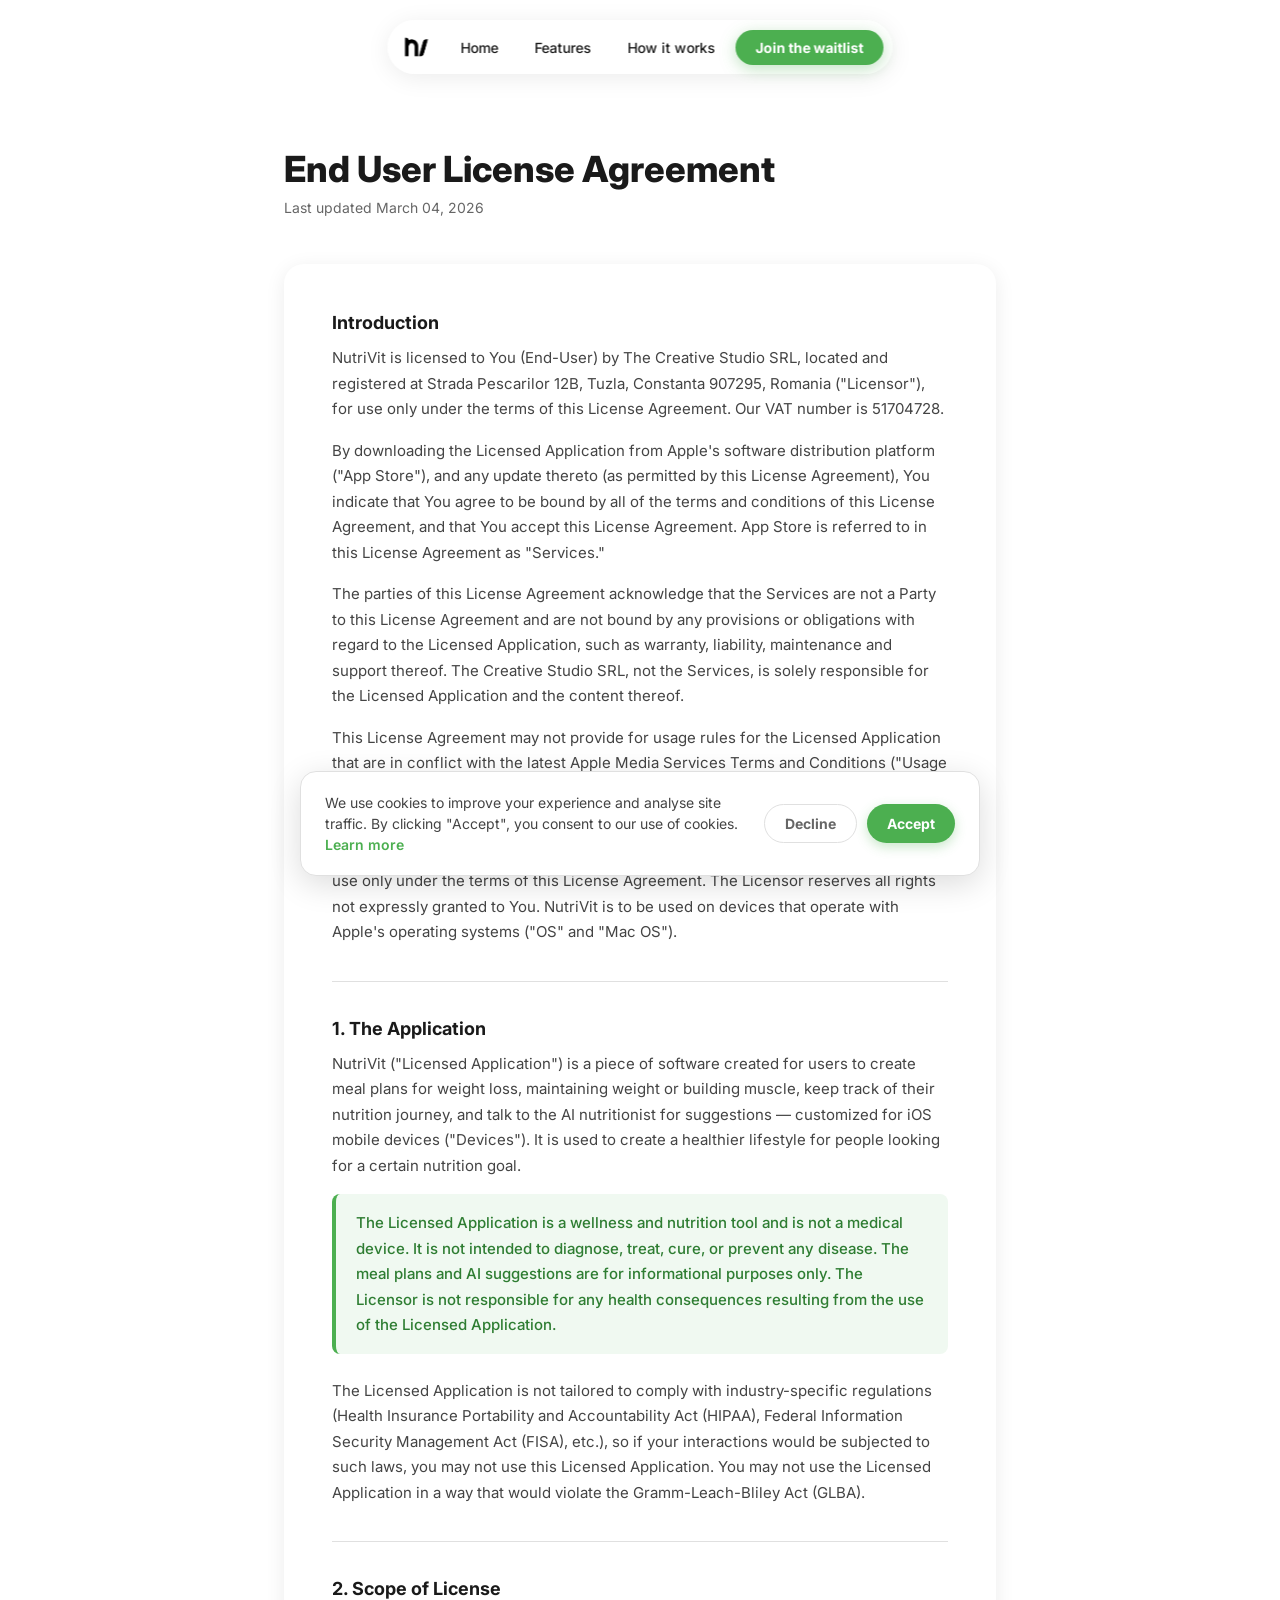
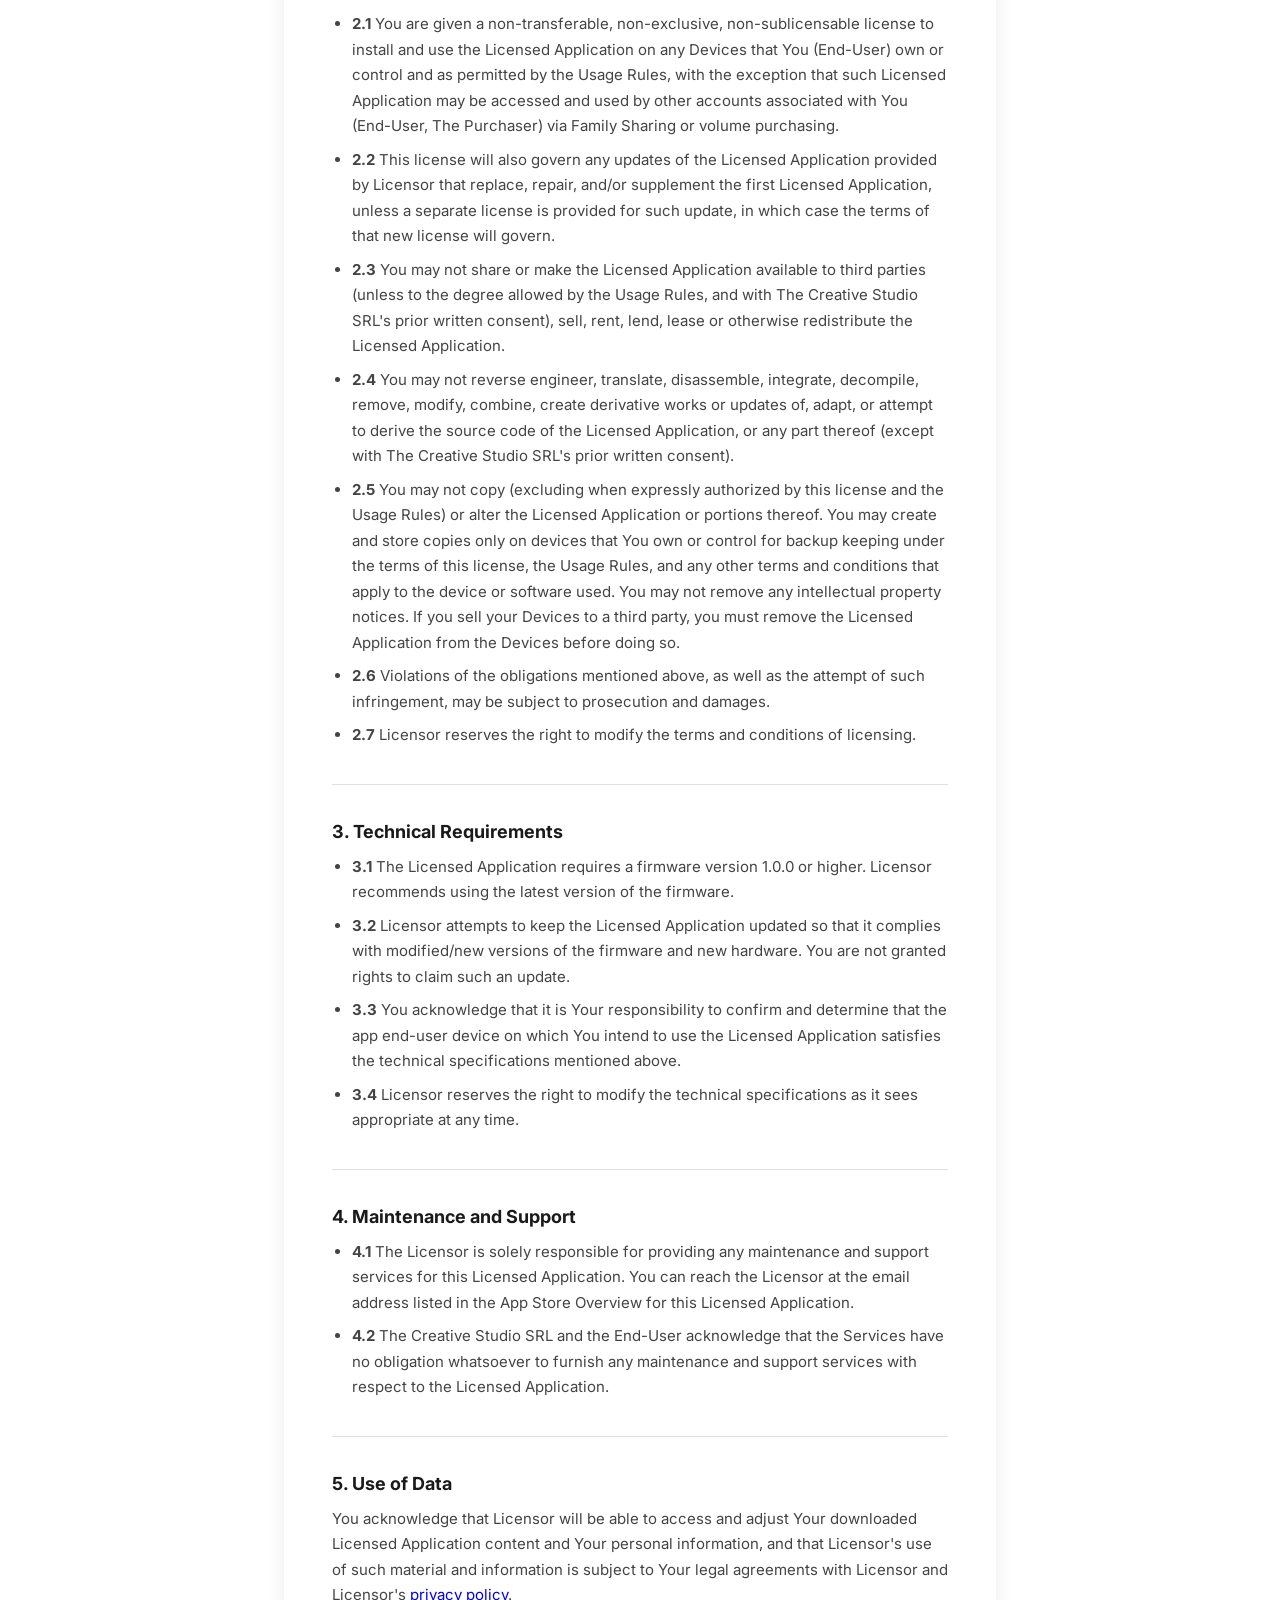
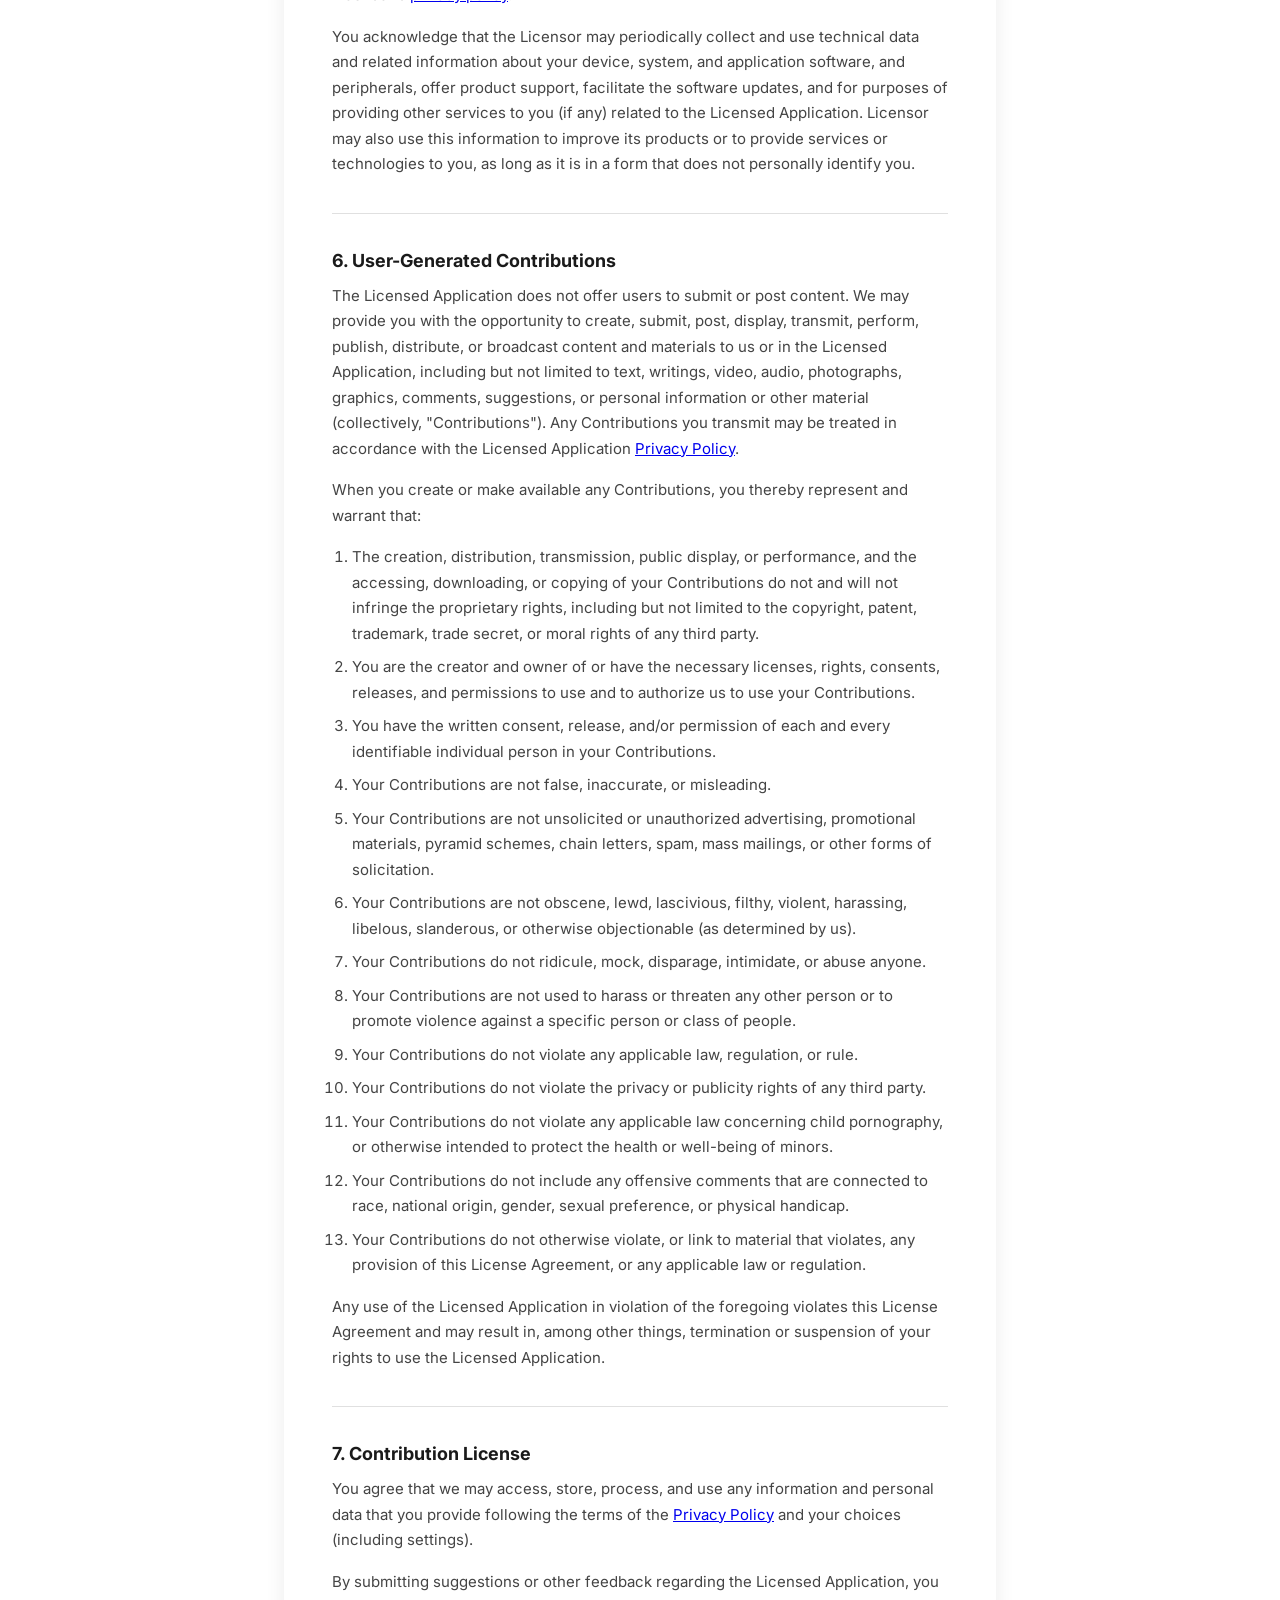
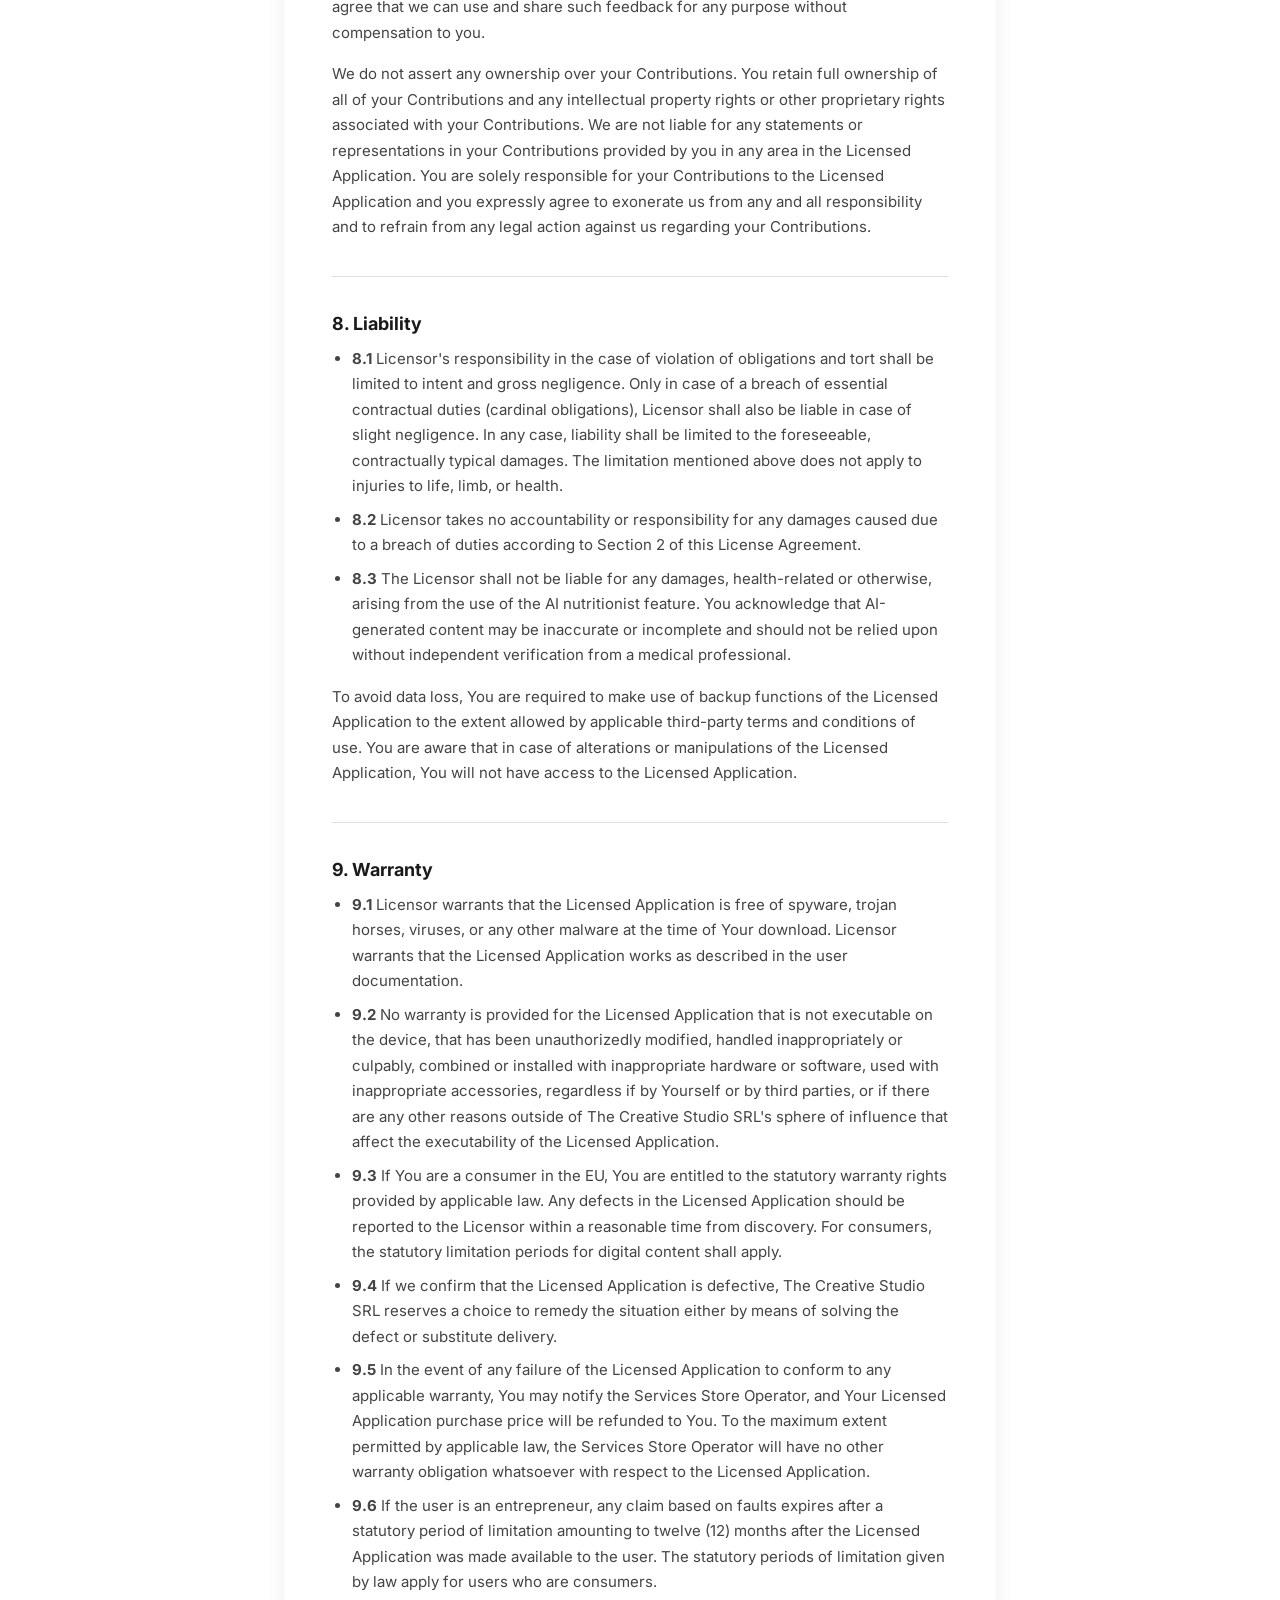
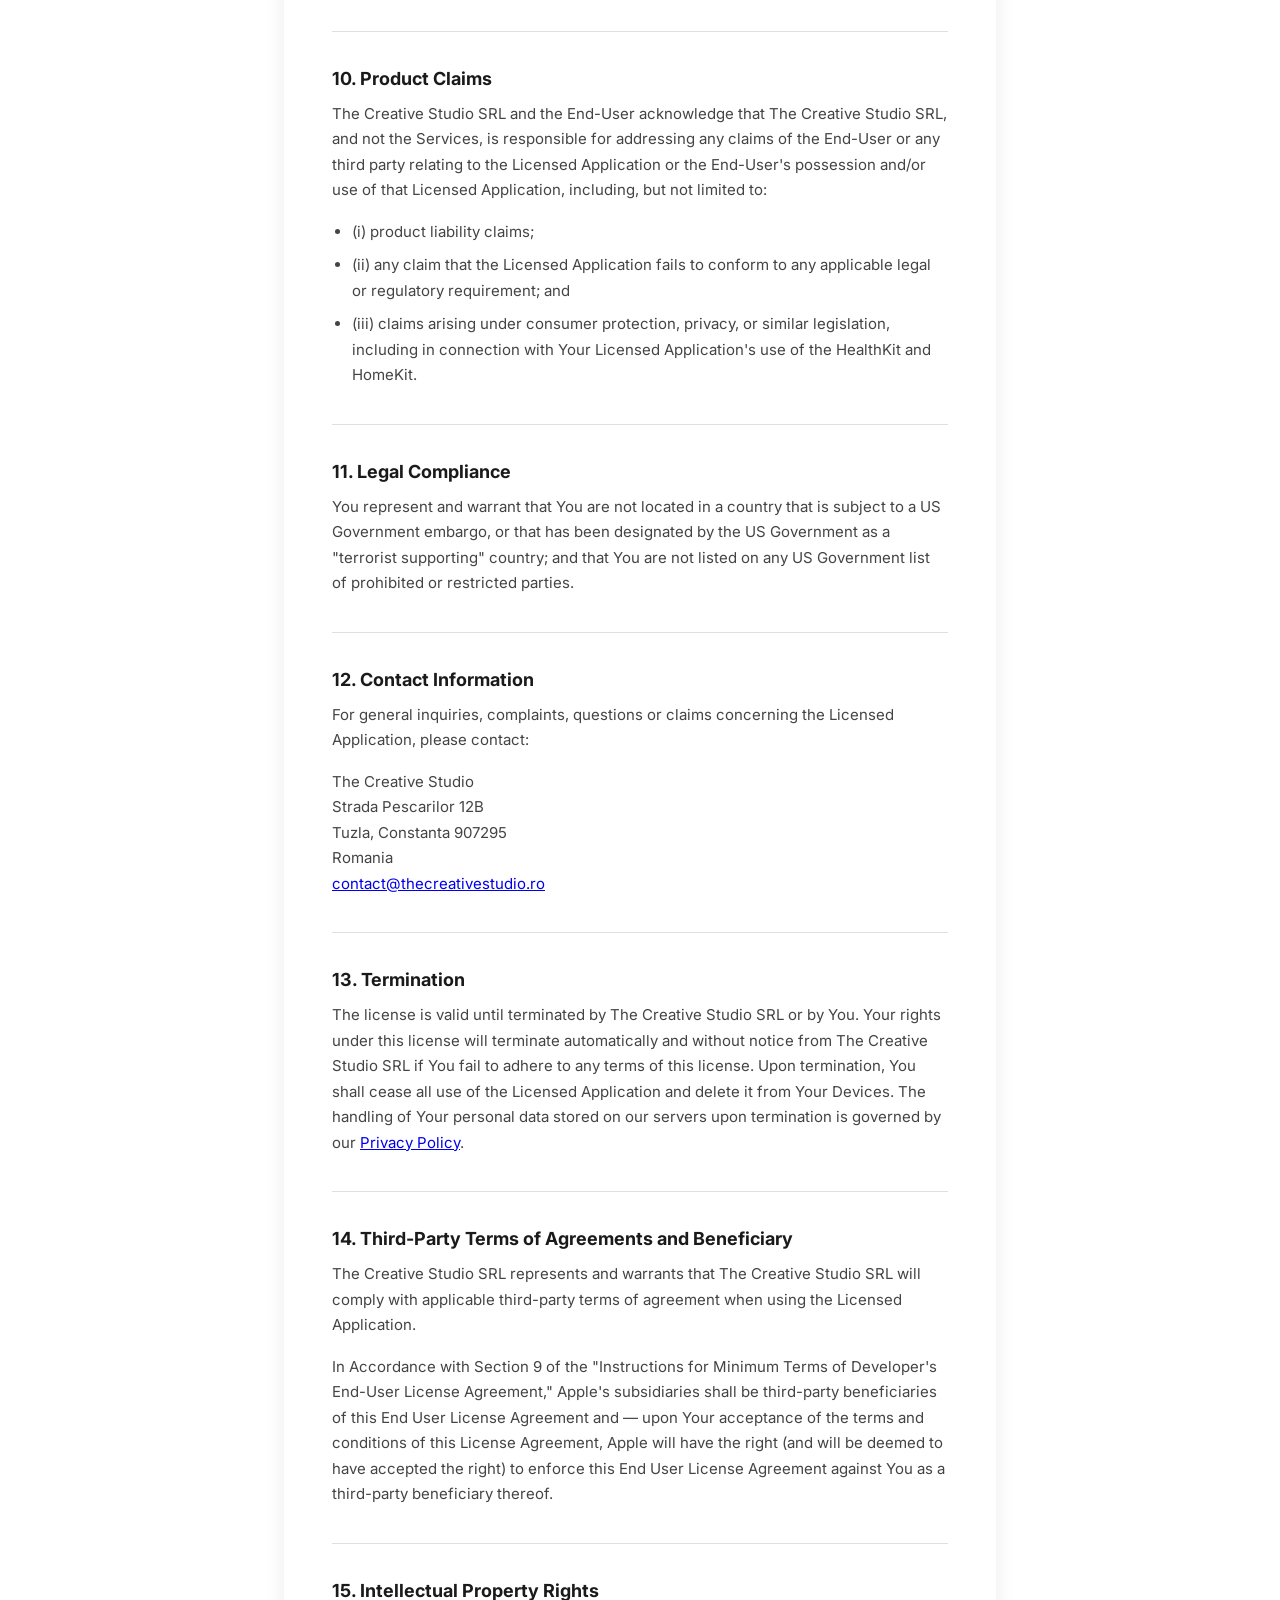
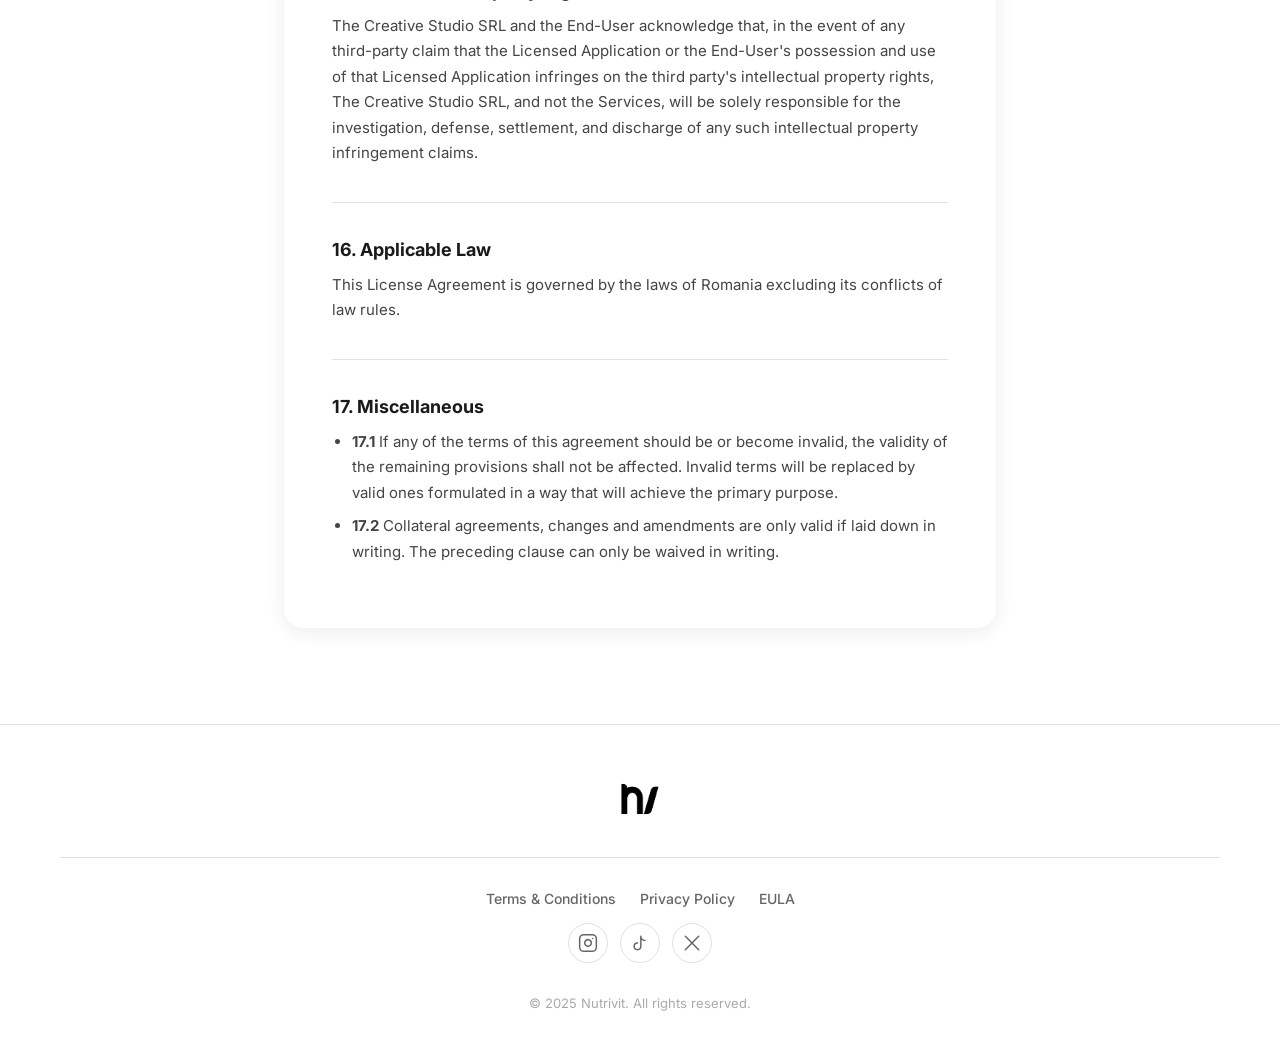
==== commit 09f5068d: "Add Cookie Policy page and cookie consent banner on all pages - Create cookies.html with full policy" ====
--- a/eula.html
+++ b/eula.html
@@ -4,6 +4,8 @@
   <meta charset="UTF-8" />
   <meta name="viewport" content="width=device-width, initial-scale=1.0" />
   <title>EULA — Nutrivit</title>
+  <meta name="robots" content="noindex, follow" />
+  <link rel="canonical" href="https://nutrivit.app/eula.html" />
   <link rel="preconnect" href="https://fonts.googleapis.com" />
   <link rel="preconnect" href="https://fonts.gstatic.com" crossorigin />
   <link href="https://fonts.googleapis.com/css2?family=Inter:wght@400;500;600;700;800&display=swap" rel="stylesheet" />
@@ -93,6 +95,24 @@
       .legal-card { padding: 28px 20px; }
     }
   </style>
+
+  <!-- Meta Pixel Code -->
+  <script>
+  !function(f,b,e,v,n,t,s)
+  {if(f.fbq)return;n=f.fbq=function(){n.callMethod?
+  n.callMethod.apply(n,arguments):n.queue.push(arguments)};
+  if(!f._fbq)f._fbq=n;n.push=n;n.loaded=!0;n.version='2.0';
+  n.queue=[];t=b.createElement(e);t.async=!0;
+  t.src=v;s=b.getElementsByTagName(e)[0];
+  s.parentNode.insertBefore(t,s)}(window, document,'script',
+  'https://connect.facebook.net/en_US/fbevents.js');
+  fbq('init', '2057386998174357');
+  fbq('track', 'PageView');
+  </script>
+  <noscript><img height="1" width="1" style="display:none"
+  src="https://www.facebook.com/tr?id=2057386998174357&ev=PageView&noscript=1"
+  /></noscript>
+  <!-- End Meta Pixel Code -->
 </head>
 <body>
 
@@ -284,5 +304,49 @@
   </footer>
 
   <script type="module" src="main.js"></script>
+
+  <!-- COOKIE BANNER -->
+  <div id="cookie-banner" style="display:none;"></div>
+  <style>
+    #cookie-banner {
+      position: fixed; bottom: 24px; left: 50%; transform: translateX(-50%);
+      z-index: 999; background: #fff; border-radius: 16px;
+      box-shadow: 0 8px 32px rgba(0,0,0,0.14); padding: 20px 24px;
+      display: flex; align-items: center; gap: 24px;
+      max-width: 680px; width: calc(100% - 48px); border: 1px solid #E0E0E0;
+      animation: slideUp 0.4s cubic-bezier(0.4,0,0.2,1) both;
+    }
+    @keyframes slideUp {
+      from { opacity:0; transform:translateX(-50%) translateY(20px); }
+      to   { opacity:1; transform:translateX(-50%) translateY(0); }
+    }
+    #cookie-banner p { font-size:14px; color:#444; line-height:1.5; margin:0; flex:1; }
+    #cookie-banner p a { color:#4CAF50; text-decoration:none; font-weight:600; }
+    #cookie-banner p a:hover { text-decoration:underline; }
+    .cookie-banner__actions { display:flex; gap:10px; flex-shrink:0; }
+    .cookie-btn { font-family:'Inter',sans-serif; font-size:14px; font-weight:700; padding:10px 20px; border-radius:50px; cursor:pointer; border:none; transition:all 0.2s; white-space:nowrap; }
+    .cookie-btn--primary { background:#4CAF50; color:#fff; box-shadow:0 4px 12px rgba(76,175,80,0.3); }
+    .cookie-btn--primary:hover { background:#388E3C; }
+    .cookie-btn--ghost { background:transparent; color:#666; border:1.5px solid #E0E0E0; }
+    .cookie-btn--ghost:hover { background:#F5F5F5; color:#1A1A1A; }
+    @media (max-width:600px) {
+      #cookie-banner { flex-direction:column; align-items:flex-start; gap:16px; bottom:16px; }
+      .cookie-banner__actions { width:100%; }
+      .cookie-btn { flex:1; text-align:center; }
+    }
+  </style>
+  <script>
+    (function () {
+      var b = document.getElementById('cookie-banner');
+      if (!localStorage.getItem('nv_cookie_consent')) {
+        b.innerHTML = '<p>We use cookies to improve your experience and analyse site traffic. By clicking "Accept", you consent to our use of cookies. <a href="cookies.html">Learn more</a></p><div class="cookie-banner__actions"><button id="cookie-decline" class="cookie-btn cookie-btn--ghost">Decline</button><button id="cookie-accept" class="cookie-btn cookie-btn--primary">Accept</button></div>';
+        b.style.display = 'flex';
+      }
+      document.addEventListener('click', function(e) {
+        if (e.target.id === 'cookie-accept') { localStorage.setItem('nv_cookie_consent','accepted'); b.style.display='none'; }
+        if (e.target.id === 'cookie-decline') { localStorage.setItem('nv_cookie_consent','declined'); b.style.display='none'; }
+      });
+    })();
+  </script>
 </body>
 </html>
--- a/style.css
+++ b/style.css
@@ -1,1843 +1 @@
-/* Hide NeatGradient watermark */
-a[href*="firecms"],
-a[href*="neat"] {
-  display: none !important;
-}
-
-/* ===== RESET & BASE ===== */
-*, *::before, *::after {
-  box-sizing: border-box;
-  margin: 0;
-  padding: 0;
-}
-
-:root {
-  --green: #4CAF50;
-  --green-deep: #388E3C;
-  --white: #FFFFFF;
-  --dark: #1A1A1A;
-  --mid: #666666;
-  --light: #E0E0E0;
-  --shadow-card: 0 4px 20px rgba(0,0,0,0.08);
-  --shadow-card-hover: 0 8px 32px rgba(0,0,0,0.12);
-  --shadow-btn: 0 4px 16px rgba(76,175,80,0.35);
-  --radius-card: 28px;
-  --radius-btn: 50px;
-}
-
-html { scroll-behavior: smooth; }
-
-body {
-  font-family: 'Inter', -apple-system, 'Helvetica Neue', Arial, sans-serif;
-  background: transparent;
-  color: var(--dark);
-  -webkit-font-smoothing: antialiased;
-}
-
-/* ===== HERO SECTION WRAPPER ===== */
-.hero-section {
-  display: flex;
-  flex-direction: column;
-  align-items: center;
-  padding: 100px 24px 32px;
-  gap: 0;
-}
-
-@media (min-height: 900px) {
-  .hero-section {
-    padding: 112px 32px 32px;
-  }
-}
-
-@media (min-height: 1100px) {
-  .hero-section {
-    padding: 124px 40px 32px;
-  }
-}
-
-/* ===== NAV — detached, floats above card ===== */
-.nav {
-  width: 100%;
-  max-width: 1160px;
-  display: flex;
-  align-items: center;
-  justify-content: space-between;
-  padding: 16px 0 24px;
-  position: relative;
-  z-index: 100;
-}
-
-.nav__logo img {
-  height: 48px;
-  width: auto;
-  display: block;
-}
-
-/* Logo inside pill */
-.nav__pill-logo {
-  display: flex;
-  align-items: center;
-  padding: 4px 8px 4px 4px;
-}
-
-.nav__pill-logo img {
-  height: 32px;
-  width: auto;
-  display: block;
-}
-
-/* Sticky pill wrapper */
-.nav__pill-sticky {
-  position: fixed;
-  top: 20px;
-  left: 50%;
-  transform: translateX(-50%) translateZ(0);
-  z-index: 1000;
-  will-change: transform;
-}
-
-/* Links pill container — glass morphism */
-.nav__pill {
-  display: flex;
-  align-items: center;
-  gap: 4px;
-  background: rgba(255, 255, 255, 0.45);
-  backdrop-filter: blur(20px);
-  -webkit-backdrop-filter: blur(20px);
-  border: 1px solid rgba(255, 255, 255, 0.6);
-  border-radius: 50px;
-  padding: 6px 8px;
-  box-shadow: 0 4px 24px rgba(0,0,0,0.08);
-}
-
-.nav__link {
-  text-decoration: none;
-  font-size: 14px;
-  font-weight: 500;
-  color: var(--dark);
-  padding: 8px 16px;
-  border-radius: 50px;
-  transition: color 0.2s ease, background 0.2s ease;
-  white-space: nowrap;
-}
-
-.nav__link:hover {
-  color: var(--green);
-  background: rgba(76, 175, 80, 0.08);
-}
-
-.nav__link--cta {
-  background: var(--green);
-  color: var(--white) !important;
-  padding: 9px 20px;
-  font-weight: 700;
-  box-shadow: var(--shadow-btn);
-  transition: background 0.2s ease, transform 0.2s ease, box-shadow 0.2s ease;
-}
-
-.nav__link--cta:hover {
-  background: var(--green-deep) !important;
-  transform: scale(1.03);
-  box-shadow: 0 6px 20px rgba(76,175,80,0.45);
-}
-
-/* ===== HERO CARD ===== */
-.hero__card {
-  width: 100%;
-  max-width: 1160px;
-  background: rgba(255, 255, 255, 0.35);
-  backdrop-filter: blur(24px);
-  -webkit-backdrop-filter: blur(24px);
-  border: 1px solid rgba(255, 255, 255, 0.55);
-  border-radius: var(--radius-card);
-  box-shadow: 0 8px 48px rgba(0,0,0,0.10);
-  display: flex;
-  flex-direction: column;
-  align-items: center;
-  justify-content: flex-start;
-  gap: clamp(12px, 1.5vh, 20px);
-  padding: 32px clamp(24px, 4vw, 56px) 0;
-  overflow: visible;
-}
-
-/* ===== HERO CONTENT ===== */
-.hero__content {
-  text-align: center;
-  max-width: 640px;
-}
-
-.hero__eyebrow {
-  display: inline-block;
-  font-size: 12px;
-  font-weight: 600;
-  letter-spacing: 0.1em;
-  text-transform: uppercase;
-  color: var(--green);
-  margin-bottom: 16px;
-}
-
-.hero__headline {
-  font-size: clamp(28px, 5vw, 56px);
-  font-weight: 800;
-  line-height: 1.1;
-  color: var(--dark);
-  letter-spacing: -0.02em;
-  margin-bottom: 20px;
-}
-
-.hero__accent {
-  color: var(--green);
-}
-
-.hero__rotating-word {
-  display: inline-block;
-  position: relative;
-  transition: opacity 0.35s ease, transform 0.35s ease;
-  text-align: left;
-}
-
-.hero__rotating-word.word--exit {
-  opacity: 0;
-  transform: translateY(-12px);
-}
-
-.hero__rotating-word.word--enter {
-  opacity: 0;
-  transform: translateY(12px);
-}
-
-.hero__sub {
-  font-size: 18px;
-  font-weight: 400;
-  color: var(--mid);
-  line-height: 1.6;
-  max-width: 500px;
-  margin: 0 auto 36px;
-}
-
-.hero__ctas {
-  display: flex;
-  gap: 16px;
-  justify-content: center;
-  flex-wrap: wrap;
-}
-
-/* ===== BUTTONS ===== */
-.btn {
-  display: inline-flex;
-  align-items: center;
-  justify-content: center;
-  text-decoration: none;
-  font-size: 16px;
-  font-weight: 700;
-  padding: 16px 36px;
-  border-radius: var(--radius-btn);
-  transition: all 0.3s cubic-bezier(0.4, 0, 0.2, 1);
-  cursor: pointer;
-  border: none;
-}
-
-.btn--primary {
-  background: var(--green);
-  color: var(--white);
-  box-shadow: var(--shadow-btn);
-}
-
-.btn--primary:hover {
-  background: var(--green-deep);
-  transform: scale(1.03);
-  box-shadow: 0 6px 24px rgba(76,175,80,0.45);
-}
-
-.btn--secondary {
-  background: transparent;
-  color: var(--green);
-  border: 2px solid var(--green);
-}
-
-.btn--secondary:hover {
-  background: var(--white);
-  transform: scale(1.03);
-}
-
-/* ===== MOCKUP AREA ===== */
-.hero__mockup-area {
-  display: flex;
-  align-items: flex-end;
-  justify-content: center;
-  gap: 0;
-  width: 100%;
-  position: relative;
-  margin-top: auto;
-}
-
-.hero__pills {
-  position: relative;
-  width: 250px;
-  flex-shrink: 0;
-  min-height: 490px;
-}
-
-.hero__pills--left  { }
-.hero__pills--right { }
-
-/* ===== PILL ANIMATIONS ===== */
-@keyframes pillInL1 {
-  from { opacity: 0; transform: translateX(60px) rotate(-4deg); }
-  to   { opacity: 1; transform: translateX(0)   rotate(-4deg); }
-}
-@keyframes pillInL2 {
-  from { opacity: 0; transform: translateX(60px) rotate(3deg); }
-  to   { opacity: 1; transform: translateX(0)   rotate(3deg); }
-}
-@keyframes pillInL3 {
-  from { opacity: 0; transform: translateX(60px) rotate(-2deg); }
-  to   { opacity: 1; transform: translateX(0)   rotate(-2deg); }
-}
-@keyframes pillInR1 {
-  from { opacity: 0; transform: translateX(-60px) rotate(4deg); }
-  to   { opacity: 1; transform: translateX(0)    rotate(4deg); }
-}
-@keyframes pillInR2 {
-  from { opacity: 0; transform: translateX(-60px) rotate(-3deg); }
-  to   { opacity: 1; transform: translateX(0)    rotate(-3deg); }
-}
-@keyframes pillInR3 {
-  from { opacity: 0; transform: translateX(-60px) rotate(2deg); }
-  to   { opacity: 1; transform: translateX(0)    rotate(2deg); }
-}
-
-.hero__pills { z-index: 1; }
-
-.hero__pills--left .pill:nth-child(1) { opacity: 0; animation: pillInL1 0.9s cubic-bezier(0.25,0.46,0.45,0.94) 0.3s forwards; }
-.hero__pills--left .pill:nth-child(2) { opacity: 0; animation: pillInL2 0.9s cubic-bezier(0.25,0.46,0.45,0.94) 0.55s forwards; }
-.hero__pills--left .pill:nth-child(3) { opacity: 0; animation: pillInL3 0.9s cubic-bezier(0.25,0.46,0.45,0.94) 0.8s forwards; }
-
-.hero__pills--right .pill:nth-child(1) { opacity: 0; animation: pillInR1 0.9s cubic-bezier(0.25,0.46,0.45,0.94) 0.3s forwards; }
-.hero__pills--right .pill:nth-child(2) { opacity: 0; animation: pillInR2 0.9s cubic-bezier(0.25,0.46,0.45,0.94) 0.55s forwards; }
-.hero__pills--right .pill:nth-child(3) { opacity: 0; animation: pillInR3 0.9s cubic-bezier(0.25,0.46,0.45,0.94) 0.8s forwards; }
-
-/* ===== PILLS ===== */
-.pill {
-  position: absolute;
-  display: flex;
-  align-items: center;
-  gap: 12px;
-  background: rgba(255, 255, 255, 0.82);
-  backdrop-filter: blur(14px);
-  -webkit-backdrop-filter: blur(14px);
-  border: 1px solid rgba(255,255,255,0.9);
-  border-radius: 20px;
-  padding: 16px 18px;
-  box-shadow: var(--shadow-card);
-  color: var(--dark);
-  cursor: default;
-  transition: transform 0.3s cubic-bezier(0.4, 0, 0.2, 1), box-shadow 0.3s ease;
-  width: 220px;
-  box-sizing: border-box;
-  overflow: hidden;
-}
-
-/* Left column — card width 220px, container 250px, anchored right */
-.hero__pills--left .pill:nth-child(1) { top: 0px;   right: 0px; left: auto; }
-.hero__pills--left .pill:nth-child(2) { top: 160px; right: 20px; left: auto; }
-.hero__pills--left .pill:nth-child(3) { top: 318px; right: 4px; left: auto; }
-
-/* Right column — anchored left */
-.hero__pills--right .pill:nth-child(1) { top: 10px;  left: 0px;  }
-.hero__pills--right .pill:nth-child(2) { top: 168px; left: 20px; }
-.hero__pills--right .pill:nth-child(3) { top: 322px; left: 4px;  }
-
-.hero__pills--left  .pill:nth-child(1):hover { transform: translateY(-3px) rotate(-4deg); box-shadow: var(--shadow-card-hover); }
-.hero__pills--left  .pill:nth-child(2):hover { transform: translateY(-3px) rotate(3deg);  box-shadow: var(--shadow-card-hover); }
-.hero__pills--left  .pill:nth-child(3):hover { transform: translateY(-3px) rotate(-2deg); box-shadow: var(--shadow-card-hover); }
-.hero__pills--right .pill:nth-child(1):hover { transform: translateY(-3px) rotate(4deg);  box-shadow: var(--shadow-card-hover); }
-.hero__pills--right .pill:nth-child(2):hover { transform: translateY(-3px) rotate(-3deg); box-shadow: var(--shadow-card-hover); }
-.hero__pills--right .pill:nth-child(3):hover { transform: translateY(-3px) rotate(2deg);  box-shadow: var(--shadow-card-hover); }
-
-.pill__icon-wrap {
-  display: flex;
-  align-items: center;
-  justify-content: center;
-  flex-shrink: 0;
-  width: 40px;
-  height: 40px;
-  background: rgba(76, 175, 80, 0.1);
-  border-radius: 12px;
-}
-
-.pill__body {
-  display: flex;
-  flex-direction: column;
-  gap: 5px;
-  min-width: 0;
-  flex: 1;
-}
-
-.pill__title {
-  font-size: 14px;
-  font-weight: 700;
-  color: var(--dark);
-  white-space: normal;
-  line-height: 1.3;
-  word-break: break-word;
-}
-
-.pill__stat {
-  font-size: 12px;
-  font-weight: 400;
-  color: var(--medium);
-  white-space: normal;
-  line-height: 1.4;
-  word-break: break-word;
-}
-
-.pill__streak-row {
-  display: flex;
-  align-items: center;
-  gap: 5px;
-}
-
-
-.pill__streak-num {
-  font-size: 13px;
-  font-weight: 700;
-  color: #4CAF50;
-}
-
-.pill__streak-label {
-  font-size: 13px;
-  color: var(--medium);
-}
-
-.pill__bar-wrap {
-  display: flex;
-  flex-direction: column;
-  gap: 4px;
-}
-
-.pill__bar {
-  height: 6px;
-  background: #E0E0E0;
-  border-radius: 4px;
-  width: 100%;
-  overflow: hidden;
-}
-
-.pill__bar-fill {
-  height: 100%;
-  background: #4CAF50;
-  border-radius: 4px;
-}
-
-.pill__bar-label {
-  font-size: 11px;
-  color: var(--medium);
-}
-
-/* ===== PHONE MOCKUP ===== */
-.hero__phone {
-  flex-shrink: 0;
-  align-self: flex-end;
-  margin-bottom: -2px;
-  position: relative;
-  z-index: 2;
-}
-
-.hero__phone-img {
-  width: 280px;
-  max-width: 100%;
-  display: block;
-}
-
-/* ===== RESPONSIVE ===== */
-@media (max-width: 960px) {
-  .hero__mockup-area {
-    flex-direction: column;
-    gap: 24px;
-  }
-
-  .hero__pills {
-    flex-direction: row;
-    flex-wrap: wrap;
-    justify-content: center;
-  }
-
-  .hero__pills--left,
-  .hero__pills--right {
-    align-items: center;
-  }
-
-  .hero__phone-img { width: 240px; }
-}
-
-@media (max-width: 768px) {
-  .hero-section { padding: 16px 16px 24px; }
-
-  .nav__pill .nav__link:not(.nav__link--cta) { display: none; }
-
-  .hero__card { padding: 40px 20px 36px; }
-}
-
-/* ===== BENTO CARD ANIMATIONS ===== */
-@keyframes bentoSlideRight {
-  from { opacity: 0; transform: translateX(60px); }
-  to   { opacity: 1; transform: translateX(0); }
-}
-
-@keyframes bentoSlideLeft {
-  from { opacity: 0; transform: translateX(-60px); }
-  to   { opacity: 1; transform: translateX(0); }
-}
-
-.bento-animate--right,
-.bento-animate--left {
-  opacity: 0;
-}
-
-.bento-animate--right.bento-animate--in {
-  animation: bentoSlideRight 0.7s cubic-bezier(0.25, 0.46, 0.45, 0.94) forwards;
-}
-
-.bento-animate--left.bento-animate--in {
-  animation: bentoSlideLeft 0.7s cubic-bezier(0.25, 0.46, 0.45, 0.94) forwards;
-}
-
-/* ===== FEATURES SECTION ===== */
-.features-section {
-  width: 100%;
-  background: #FFFFFF;
-  padding: 96px 24px 56px;
-  isolation: isolate;
-}
-
-.features-wrapper {
-  max-width: 1160px;
-  margin: 0 auto;
-  display: flex;
-  flex-direction: column;
-  gap: 56px;
-}
-
-/* Section header */
-.features-header {
-  display: flex;
-  flex-direction: column;
-  align-items: center;
-  text-align: center;
-  gap: 16px;
-  max-width: 640px;
-  margin: 0 auto;
-}
-
-.features-eyebrow {
-  display: flex;
-  align-items: center;
-  justify-content: center;
-  gap: 16px;
-  font-size: 12px;
-  font-weight: 600;
-  letter-spacing: 0.1em;
-  text-transform: uppercase;
-  color: var(--green);
-}
-
-.features-eyebrow::before,
-.features-eyebrow::after {
-  content: '';
-  display: block;
-  width: 60px;
-  height: 1.5px;
-  background: var(--green);
-  opacity: 0.5;
-  border-radius: 2px;
-}
-
-.features-title {
-  font-size: clamp(30px, 3.2vw, 44px);
-  font-weight: 800;
-  line-height: 1.15;
-  color: var(--dark);
-  letter-spacing: -0.025em;
-}
-
-.features-title__accent {
-  color: var(--green);
-}
-
-.features-desc {
-  font-size: 16px;
-  color: var(--mid);
-  line-height: 1.75;
-  max-width: 520px;
-}
-
-/* ===== BENTO GRID ===== */
-.bento-grid {
-  display: flex;
-  flex-direction: column;
-  gap: 16px;
-}
-
-.bento-row {
-  display: grid;
-  grid-template-columns: 1fr 1fr;
-  gap: 16px;
-}
-
-/* Base bento card */
-.bento-card {
-  border-radius: 24px;
-  padding: 36px;
-  overflow: hidden;
-  transition: transform 0.3s cubic-bezier(0.4, 0, 0.2, 1), box-shadow 0.3s ease;
-}
-
-.bento-card:hover {
-  transform: translateY(-4px);
-  box-shadow: 0 12px 40px rgba(0,0,0,0.12);
-}
-
-/* Wide card: horizontal layout */
-.bento-card--wide {
-  display: flex;
-  flex-direction: row;
-  align-items: center;
-  gap: 48px;
-  min-height: 260px;
-}
-
-/* Mid card: vertical layout */
-.bento-card--mid {
-  display: flex;
-  flex-direction: column;
-  justify-content: space-between;
-  min-height: 380px;
-}
-
-/* Color variants */
-.bento-card--green {
-  background: linear-gradient(135deg, #388E3C 0%, #4CAF50 60%, #66BB6A 100%);
-}
-
-.bento-card--light {
-  background: #F7F7F7;
-  border: 1px solid #EFEFEF;
-}
-
-.bento-card--dark {
-  background: #1A1A1A;
-}
-
-.bento-card--pale {
-  background: #F0F9F1;
-  border: 1px solid #D8EED9;
-}
-
-/* Text block */
-.bento-card__text {
-  display: flex;
-  flex-direction: column;
-  gap: 12px;
-  flex: 1;
-  min-width: 0;
-}
-
-.bento-card__text--bottom {
-  margin-top: auto;
-  padding-top: 20px;
-}
-
-/* Badge */
-.bento-badge {
-  display: inline-flex;
-  align-items: center;
-  width: fit-content;
-  background: rgba(255,255,255,0.22);
-  color: white;
-  font-size: 11px;
-  font-weight: 600;
-  letter-spacing: 0.04em;
-  padding: 5px 12px;
-  border-radius: 50px;
-  text-transform: uppercase;
-}
-
-.bento-badge--dark {
-  background: rgba(76,175,80,0.12);
-  color: #4CAF50;
-}
-
-/* Title */
-.bento-card__title {
-  font-size: 22px;
-  font-weight: 700;
-  letter-spacing: -0.01em;
-  line-height: 1.25;
-}
-
-.bento-card--green .bento-card__title { color: #FFFFFF; }
-.bento-card--light .bento-card__title { color: var(--dark); }
-.bento-card--dark  .bento-card__title { color: #FFFFFF; }
-.bento-card--pale  .bento-card__title { color: var(--dark); }
-
-/* Description */
-.bento-card__desc {
-  font-size: 14px;
-  line-height: 1.7;
-}
-
-.bento-card--green .bento-card__desc { color: rgba(255,255,255,0.75); }
-.bento-card--light .bento-card__desc { color: var(--mid); }
-.bento-card--dark  .bento-card__desc { color: rgba(255,255,255,0.5); }
-.bento-card--pale  .bento-card__desc { color: var(--mid); }
-
-/* Visual block */
-.bento-card__visual {
-  flex-shrink: 0;
-}
-
-.bento-card--wide .bento-card__visual {
-  width: 340px;
-}
-
-.bento-card__visual--center {
-  width: 100%;
-  display: flex;
-  align-items: center;
-  justify-content: center;
-  flex: 1;
-}
-
-/* SVG */
-.bento-svg {
-  width: 100%;
-  height: auto;
-  display: block;
-}
-
-.bento-card--wide .bento-svg {
-  max-width: 340px;
-}
-
-.bento-card--mid .bento-svg {
-  max-width: 240px;
-  margin: 0 auto;
-}
-
-/* ===== FEATURES RESPONSIVE ===== */
-@media (max-width: 960px) {
-  .features-header {
-    grid-template-columns: 1fr;
-    gap: 20px;
-  }
-
-  .bento-card--wide {
-    flex-direction: column;
-    gap: 28px;
-    min-height: auto;
-  }
-
-  .bento-card--wide .bento-card__visual {
-    width: 100%;
-  }
-
-  .bento-card--wide .bento-svg {
-    max-width: 300px;
-    margin: 0 auto;
-  }
-}
-
-@media (max-width: 768px) {
-  .features-section { padding: 64px 16px; }
-
-  .bento-row {
-    grid-template-columns: 1fr;
-  }
-
-  .bento-card { padding: 28px; }
-
-  .bento-card--mid { min-height: auto; }
-}
-
-/* ===== HOW IT WORKS ===== */
-.hiw-section {
-  padding: 56px 24px 96px;
-  background: #FFFFFF;
-}
-
-.hiw-wrapper {
-  max-width: 900px;
-  margin: 0 auto;
-  display: flex;
-  flex-direction: column;
-  align-items: center;
-  gap: 56px;
-}
-
-/* Header */
-.hiw-header {
-  text-align: center;
-  max-width: 560px;
-  display: flex;
-  flex-direction: column;
-  gap: 16px;
-}
-
-.hiw-eyebrow {
-  display: flex;
-  align-items: center;
-  justify-content: center;
-  gap: 16px;
-  font-size: 13px;
-  font-weight: 600;
-  letter-spacing: 0.12em;
-  text-transform: uppercase;
-  color: var(--green);
-}
-
-.hiw-eyebrow::before,
-.hiw-eyebrow::after {
-  content: '';
-  display: block;
-  width: 60px;
-  height: 1.5px;
-  background: var(--green);
-  opacity: 0.5;
-  border-radius: 2px;
-}
-
-.hiw-title {
-  font-size: 2.25rem;
-  font-weight: 800;
-  line-height: 1.15;
-  letter-spacing: -0.02em;
-  color: var(--dark);
-}
-
-.hiw-title__accent {
-  color: var(--green);
-}
-
-.hiw-desc {
-  font-size: 17px;
-  line-height: 1.65;
-  color: var(--mid);
-}
-
-/* Video */
-.hiw-video-wrap {
-  width: 100%;
-}
-
-.hiw-video-inner {
-  position: relative;
-  width: 100%;
-  aspect-ratio: 16 / 9;
-  border-radius: 20px;
-  overflow: hidden;
-  background: #0d0d0d;
-  box-shadow: 0 8px 40px rgba(0,0,0,0.14);
-}
-
-.hiw-video {
-  width: 100%;
-  height: 100%;
-  object-fit: cover;
-  display: block;
-}
-
-.hiw-video-placeholder {
-  position: absolute;
-  inset: 0;
-  display: flex;
-  flex-direction: column;
-  align-items: center;
-  justify-content: center;
-  gap: 20px;
-  pointer-events: none;
-}
-
-.hiw-play-btn {
-  width: 68px;
-  height: 68px;
-  border-radius: 50%;
-  background: rgba(76,175,80,0.85);
-  display: flex;
-  align-items: center;
-  justify-content: center;
-  box-shadow: 0 4px 20px rgba(76,175,80,0.4);
-  transition: transform 0.25s cubic-bezier(0.4, 0, 0.2, 1), background 0.25s;
-}
-
-.hiw-video-inner:hover .hiw-play-btn {
-  transform: scale(1.08);
-  background: var(--green);
-}
-
-.hiw-video-label {
-  font-size: 11px;
-  font-weight: 700;
-  letter-spacing: 0.18em;
-  color: rgba(255,255,255,0.35);
-  text-transform: uppercase;
-}
-
-/* Steps */
-.hiw-steps {
-  width: 100%;
-  display: flex;
-  align-items: flex-start;
-  gap: 0;
-}
-
-.hiw-step {
-  flex: 1;
-  display: flex;
-  flex-direction: column;
-  align-items: center;
-  text-align: center;
-  gap: 14px;
-  padding: 0 24px;
-}
-
-.hiw-step__divider {
-  width: 1px;
-  height: 80px;
-  background: var(--light);
-  align-self: flex-start;
-  margin-top: 40px;
-  flex-shrink: 0;
-}
-
-.hiw-step__num {
-  font-size: 11px;
-  font-weight: 700;
-  letter-spacing: 0.1em;
-  color: var(--green);
-  background: rgba(76,175,80,0.1);
-  border-radius: 50px;
-  padding: 4px 12px;
-}
-
-.hiw-step__icon {
-  width: 54px;
-  height: 54px;
-  border-radius: 16px;
-  background: rgba(76,175,80,0.08);
-  display: flex;
-  align-items: center;
-  justify-content: center;
-}
-
-.hiw-step__title {
-  font-size: 17px;
-  font-weight: 700;
-  color: var(--dark);
-  line-height: 1.3;
-}
-
-.hiw-step__desc {
-  font-size: 14px;
-  line-height: 1.65;
-  color: var(--mid);
-}
-
-/* HOW IT WORKS RESPONSIVE */
-@media (max-width: 768px) {
-  .hiw-section { padding: 64px 16px; }
-
-  .hiw-title { font-size: 1.7rem; }
-
-  .hiw-steps {
-    flex-direction: column;
-    align-items: center;
-    gap: 40px;
-  }
-
-  .hiw-step { padding: 0 8px; max-width: 320px; }
-
-  .hiw-step__divider {
-    width: 40px;
-    height: 1px;
-    margin: 0;
-    align-self: center;
-  }
-}
-
-/* ===== WAITLIST SECTION ===== */
-.waitlist-section {
-  position: relative;
-  overflow: hidden;
-  min-height: 560px;
-  display: flex;
-  align-items: center;
-  justify-content: center;
-  padding: 96px 24px;
-}
-
-.waitlist-canvas {
-  position: absolute;
-  inset: 0;
-  width: 100%;
-  height: 100%;
-  z-index: 0;
-}
-
-.waitlist-wrapper {
-  position: relative;
-  z-index: 1;
-  width: 100%;
-  max-width: 520px;
-}
-
-.waitlist-card {
-  background: rgba(255, 255, 255, 0.22);
-  backdrop-filter: blur(28px);
-  -webkit-backdrop-filter: blur(28px);
-  border: 1px solid rgba(255, 255, 255, 0.45);
-  border-radius: 28px;
-  padding: 48px 48px 40px;
-  box-shadow: 0 8px 40px rgba(0, 0, 0, 0.10);
-  text-align: center;
-}
-
-.waitlist-eyebrow {
-  display: inline-flex;
-  align-items: center;
-  gap: 6px;
-  font-size: 0.8125rem;
-  font-weight: 700;
-  letter-spacing: 0.08em;
-  text-transform: uppercase;
-  color: var(--green-deep);
-  background: rgba(76, 175, 80, 0.12);
-  border: 1px solid rgba(76, 175, 80, 0.25);
-  border-radius: 50px;
-  padding: 5px 14px;
-  margin-bottom: 14px;
-}
-
-.waitlist-title {
-  font-size: 2.25rem;
-  font-weight: 800;
-  color: #1A1A1A;
-  line-height: 1.2;
-  margin-bottom: 12px;
-  text-transform: uppercase;
-  letter-spacing: -0.5px;
-}
-
-.waitlist-sub {
-  font-size: 1rem;
-  color: rgba(26, 26, 26, 0.7);
-  line-height: 1.6;
-  margin-bottom: 32px;
-  max-width: 380px;
-  margin-left: auto;
-  margin-right: auto;
-}
-
-.waitlist-form {
-  display: flex;
-  flex-direction: column;
-  gap: 16px;
-  text-align: left;
-}
-
-.waitlist-field {
-  display: flex;
-  flex-direction: column;
-  gap: 6px;
-}
-
-.waitlist-label {
-  font-size: 0.875rem;
-  font-weight: 600;
-  color: #1A1A1A;
-}
-
-.waitlist-input {
-  padding: 14px 18px;
-  border-radius: 14px;
-  border: 1.5px solid rgba(255, 255, 255, 0.6);
-  background: rgba(255, 255, 255, 0.55);
-  backdrop-filter: blur(8px);
-  -webkit-backdrop-filter: blur(8px);
-  font-size: 1rem;
-  font-family: inherit;
-  color: #1A1A1A;
-  outline: none;
-  transition: border-color 0.2s, background 0.2s;
-}
-
-.waitlist-input::placeholder { color: rgba(26, 26, 26, 0.4); }
-
-.waitlist-input:focus {
-  border-color: rgba(76, 175, 80, 0.7);
-  background: rgba(255, 255, 255, 0.75);
-}
-
-.waitlist-btn {
-  margin-top: 8px;
-  width: 100%;
-  justify-content: center;
-}
-
-.waitlist-social-proof {
-  display: flex;
-  align-items: center;
-  justify-content: center;
-  gap: 7px;
-  margin-top: 20px;
-  font-size: 0.8125rem;
-  font-weight: 500;
-  color: rgba(26, 26, 26, 0.6);
-}
-
-/* ===== FOOTER ===== */
-.footer {
-  background: #ffffff;
-  border-top: 1px solid var(--light);
-  padding: 48px 24px 32px;
-}
-
-.footer-wrapper {
-  max-width: 1160px;
-  margin: 0 auto;
-  display: flex;
-  flex-direction: column;
-  gap: 32px;
-}
-
-.footer-top {
-  display: flex;
-  justify-content: center;
-}
-
-.footer-logo img {
-  height: 52px;
-  width: auto;
-  display: block;
-}
-
-/* Divider */
-.footer-divider {
-  border: none;
-  border-top: 1px solid var(--light);
-  margin: 0;
-}
-
-/* Bottom: legal on first row, social on second row, both centered */
-.footer-bottom {
-  display: flex;
-  flex-direction: column;
-  align-items: center;
-  gap: 16px;
-}
-
-.footer-legal {
-  display: flex;
-  align-items: center;
-  gap: 24px;
-  flex-wrap: wrap;
-  justify-content: center;
-}
-
-.footer-legal__link {
-  font-size: 0.875rem;
-  font-weight: 500;
-  color: var(--mid);
-  text-decoration: none;
-  transition: color 0.2s;
-}
-
-.footer-legal__link:hover { color: var(--dark); }
-
-.footer-social {
-  display: flex;
-  align-items: center;
-  gap: 12px;
-}
-
-.footer-social__link {
-  display: flex;
-  align-items: center;
-  justify-content: center;
-  width: 40px;
-  height: 40px;
-  border-radius: 50%;
-  border: 1.5px solid var(--light);
-  color: var(--mid);
-  text-decoration: none;
-  transition: border-color 0.2s, color 0.2s, background 0.2s;
-}
-
-.footer-social__link:hover {
-  border-color: var(--green);
-  color: var(--green);
-  background: rgba(76, 175, 80, 0.06);
-}
-
-.footer-copy {
-  font-size: 0.8125rem;
-  color: #AAAAAA;
-  text-align: center;
-}
-
-@media (max-width: 768px) {
-  .waitlist-card {
-    padding: 36px 24px 32px;
-  }
-
-  .waitlist-title { font-size: 1.6rem; }
-
-}
-
-/* ============================================================
-   BENTO CARD ANIMATIONS
-   ============================================================ */
-
-/* ---- Card 1: Meal Planning ---- */
-
-.meal-anim {
-  width: 100%;
-  max-width: 340px;
-  display: flex;
-  flex-direction: column;
-  gap: 14px;
-  padding: 20px 16px 16px;
-  background: rgba(255,255,255,0.07);
-  border-radius: 16px;
-}
-
-.meal-anim__label {
-  font-size: 9px;
-  font-weight: 600;
-  letter-spacing: 0.12em;
-  text-transform: uppercase;
-  color: rgba(255,255,255,0.45);
-  text-align: center;
-}
-
-.meal-anim__grid {
-  display: grid;
-  grid-template-columns: 54px repeat(7, 1fr);
-  grid-template-rows: auto auto auto;
-  row-gap: 8px;
-  column-gap: 5px;
-  align-items: center;
-}
-
-.meal-anim__day-label {
-  font-size: 8px;
-  font-weight: 600;
-  color: rgba(255,255,255,0.4);
-  text-align: center;
-  letter-spacing: 0.05em;
-}
-
-.meal-anim__row-label {
-  font-size: 8px;
-  color: rgba(255,255,255,0.35);
-  text-align: right;
-  padding-right: 6px;
-  white-space: nowrap;
-}
-
-.meal-anim__row-header {
-  /* empty spacer for day-labels row */
-}
-
-.meal-anim__cell {
-  height: 26px;
-  border-radius: 7px;
-  background: rgba(255,255,255,0.15);
-  display: flex;
-  align-items: center;
-  justify-content: center;
-  transition: background 0.25s ease, transform 0.25s ease;
-}
-
-.meal-anim__cell.is-checked {
-  background: rgba(255,255,255,0.28);
-}
-
-.meal-anim__check {
-  width: 14px;
-  height: 14px;
-  opacity: 0;
-  transform: scale(0.7);
-  transition: opacity 0.2s ease, transform 0.2s ease;
-  pointer-events: none;
-}
-
-.meal-anim__cell.is-checked .meal-anim__check {
-  opacity: 1;
-  transform: scale(1);
-}
-
-@keyframes mealCellPop {
-  0%   { transform: scale(0.8); opacity: 0; }
-  60%  { transform: scale(1.08); opacity: 1; }
-  100% { transform: scale(1);    opacity: 1; }
-}
-
-.meal-anim__cell.is-popping {
-  animation: mealCellPop 0.3s cubic-bezier(0.4, 0, 0.2, 1) forwards;
-}
-
-.meal-anim__pills {
-  display: flex;
-  justify-content: center;
-  gap: 8px;
-}
-
-.meal-anim__pill {
-  font-size: 9px;
-  font-weight: 600;
-  color: white;
-  background: rgba(255,255,255,0.2);
-  border-radius: 50px;
-  padding: 4px 12px;
-  letter-spacing: 0.02em;
-}
-
-.meal-anim__pill--dim {
-  background: rgba(255,255,255,0.11);
-}
-
-/* ---- Card 2: Grocery List ---- */
-
-.grocery-anim {
-  width: 100%;
-  max-width: 240px;
-}
-
-.grocery-anim__card {
-  background: #FFFFFF;
-  border-radius: 18px;
-  border: 1px solid #E0E0E0;
-  padding: 18px 20px 16px;
-  display: flex;
-  flex-direction: column;
-  gap: 0;
-}
-
-.grocery-anim__title {
-  font-size: 12px;
-  font-weight: 700;
-  color: #1A1A1A;
-  text-align: center;
-  margin-bottom: 10px;
-}
-
-.grocery-anim__divider {
-  border: none;
-  border-top: 1px solid #F0F0F0;
-  margin-bottom: 10px;
-}
-
-.grocery-anim__list {
-  list-style: none;
-  display: flex;
-  flex-direction: column;
-  gap: 8px;
-  margin-bottom: 14px;
-}
-
-.grocery-anim__item {
-  display: flex;
-  align-items: center;
-  gap: 10px;
-  opacity: 0;
-  transform: translateY(10px);
-  transition: opacity 0.35s ease, transform 0.35s ease;
-}
-
-.grocery-anim__item.is-visible {
-  opacity: 1;
-  transform: translateY(0);
-}
-
-.grocery-anim__checkbox {
-  flex-shrink: 0;
-  width: 18px;
-  height: 18px;
-  border-radius: 5px;
-  background: #F5F5F5;
-  border: 1px solid #E0E0E0;
-  display: flex;
-  align-items: center;
-  justify-content: center;
-  transition: background 0.25s ease, border-color 0.25s ease, transform 0.2s cubic-bezier(0.34, 1.56, 0.64, 1);
-}
-
-.grocery-anim__item.is-checked .grocery-anim__checkbox {
-  background: #4CAF50;
-  border-color: #4CAF50;
-  animation: groceryBounce 0.35s cubic-bezier(0.34, 1.56, 0.64, 1) forwards;
-}
-
-@keyframes groceryBounce {
-  0%   { transform: scale(1);    background: #F5F5F5; border-color: #E0E0E0; }
-  30%  { background: #4CAF50;    border-color: #4CAF50; }
-  60%  { transform: scale(1.22); }
-  100% { transform: scale(1);    background: #4CAF50; border-color: #4CAF50; }
-}
-
-.grocery-anim__checkmark {
-  width: 12px;
-  height: 12px;
-  opacity: 0;
-  transition: opacity 0.15s ease 0.1s;
-}
-
-.grocery-anim__item.is-checked .grocery-anim__checkmark {
-  opacity: 1;
-}
-
-.grocery-anim__name {
-  font-size: 11px;
-  font-family: 'Inter', sans-serif;
-  color: #1A1A1A;
-  flex: 1;
-  transition: color 0.25s ease;
-}
-
-.grocery-anim__item.is-checked .grocery-anim__name {
-  color: #999;
-  text-decoration: line-through;
-  text-decoration-color: #CCC;
-}
-
-.grocery-anim__qty {
-  font-size: 10px;
-  color: #888;
-  font-family: 'Inter', sans-serif;
-  transition: color 0.25s ease;
-}
-
-.grocery-anim__item.is-checked .grocery-anim__qty {
-  color: #CCC;
-}
-
-.grocery-anim__progress-wrap {
-  margin-top: 2px;
-}
-
-.grocery-anim__progress-bar {
-  height: 5px;
-  background: #F0F0F0;
-  border-radius: 3px;
-  overflow: hidden;
-}
-
-.grocery-anim__progress-fill {
-  height: 100%;
-  background: #4CAF50;
-  border-radius: 3px;
-  width: 0%;
-  transition: width 0.5s cubic-bezier(0.4, 0, 0.2, 1);
-}
-
-/* ---- Card 3: Apple Health Rings ---- */
-
-.rings-anim {
-  width: 100%;
-  max-width: 240px;
-}
-
-.rings-anim__svg {
-  width: 100%;
-  height: auto;
-  display: block;
-}
-
-/* All animated rings start at full dashoffset (invisible) */
-.rings-anim__ring {
-  stroke-dashoffset: var(--ring-circumference, 427);
-  transition: stroke-dashoffset 0s;
-}
-
-/* When animation runs, stroke-dashoffset goes from full-circumference → 0
-   leaving stroke-dasharray to clip to target fill */
-
-@keyframes ringsStepsIn {
-  from { stroke-dashoffset: 427; }
-  to   { stroke-dashoffset: 0;   }
-}
-@keyframes ringsCaloriesIn {
-  from { stroke-dashoffset: 314; }
-  to   { stroke-dashoffset: 0;   }
-}
-@keyframes ringsSleepIn {
-  from { stroke-dashoffset: 201; }
-  to   { stroke-dashoffset: 0;   }
-}
-
-.rings-anim__ring--steps {
-  stroke-dashoffset: 427;
-}
-.rings-anim__ring--calories {
-  stroke-dashoffset: 314;
-}
-.rings-anim__ring--sleep {
-  stroke-dashoffset: 201;
-}
-
-/* Active state — triggered by JS adding .rings-anim--playing */
-.rings-anim--playing .rings-anim__ring--steps {
-  animation: ringsStepsIn 1.4s cubic-bezier(0.4, 0, 0.2, 1) 0.1s forwards;
-}
-.rings-anim--playing .rings-anim__ring--calories {
-  animation: ringsCaloriesIn 1.2s cubic-bezier(0.4, 0, 0.2, 1) 0.4s forwards;
-}
-.rings-anim--playing .rings-anim__ring--sleep {
-  animation: ringsSleepIn 1.0s cubic-bezier(0.4, 0, 0.2, 1) 0.7s forwards;
-}
-
-/* ---- Card 4: AI Chat ---- */
-
-.chat-anim {
-  width: 100%;
-  max-width: 340px;
-  display: flex;
-  flex-direction: column;
-  gap: 10px;
-  padding: 8px 4px;
-  min-height: 185px;
-  justify-content: flex-start;
-}
-
-.chat-anim__bubble {
-  max-width: 88%;
-  border-radius: 14px;
-  font-size: 11px;
-  line-height: 1.55;
-  font-family: 'Inter', sans-serif;
-  padding: 10px 14px;
-  opacity: 0;
-  transition: opacity 0.4s ease, transform 0.4s cubic-bezier(0.25, 0.46, 0.45, 0.94);
-}
-
-.chat-anim__bubble--user {
-  background: #4CAF50;
-  color: white;
-  font-weight: 500;
-  align-self: flex-end;
-  border-bottom-right-radius: 4px;
-  transform: translateX(24px);
-}
-
-.chat-anim__bubble--ai {
-  background: white;
-  color: #1A1A1A;
-  border: 1px solid #E8E8E8;
-  align-self: flex-start;
-  border-bottom-left-radius: 4px;
-  transform: translateX(-24px);
-}
-
-.chat-anim__hl {
-  color: #4CAF50;
-  font-weight: 700;
-}
-
-.chat-anim__bubble.is-visible {
-  opacity: 1;
-  transform: translateX(0);
-}
-
-/* Typing dots */
-.chat-anim__typing {
-  align-self: flex-end;
-  background: #4CAF50;
-  border-radius: 14px;
-  border-bottom-right-radius: 4px;
-  padding: 8px 14px;
-  display: flex;
-  align-items: center;
-  gap: 5px;
-  opacity: 0;
-  transform: translateX(24px);
-  transition: opacity 0.35s ease, transform 0.35s cubic-bezier(0.25, 0.46, 0.45, 0.94);
-}
-
-.chat-anim__typing.is-visible {
-  opacity: 1;
-  transform: translateX(0);
-}
-
-.chat-anim__dot {
-  display: block;
-  width: 7px;
-  height: 7px;
-  border-radius: 50%;
-  background: rgba(255,255,255,0.6);
-}
-
-@keyframes chatDotPulse {
-  0%, 100% { opacity: 0.4; transform: scale(0.9); }
-  50%       { opacity: 1;   transform: scale(1.1); }
-}
-
-.chat-anim__typing.is-visible .chat-anim__dot:nth-child(1) {
-  animation: chatDotPulse 0.9s ease-in-out 0s infinite;
-}
-.chat-anim__typing.is-visible .chat-anim__dot:nth-child(2) {
-  animation: chatDotPulse 0.9s ease-in-out 0.22s infinite;
-}
-.chat-anim__typing.is-visible .chat-anim__dot:nth-child(3) {
-  animation: chatDotPulse 0.9s ease-in-out 0.44s infinite;
-}
-
-/* =============================================================
-   RESPONSIVE — TABLET (≤ 1024px)
-   ============================================================= */
-@media (max-width: 1024px) {
-  .bento-card--wide { gap: 28px; }
-  .bento-card--wide .bento-card__visual { width: 280px; }
-  .bento-card--mid { min-height: auto; }
-}
-
-/* Tablet landscape: arată pills */
-@media (max-width: 1024px) and (orientation: landscape) {
-  .hero__pills { display: flex; width: 180px; min-height: 380px; }
-  .pill { width: 170px; padding: 10px 12px; }
-  .hero__pills--left .pill:nth-child(1) { top: 0px;   right: 0px; }
-  .hero__pills--left .pill:nth-child(2) { top: 130px; right: 10px; }
-  .hero__pills--left .pill:nth-child(3) { top: 258px; right: 2px; }
-  .hero__pills--right .pill:nth-child(1) { top: 8px;  left: 0px; }
-  .hero__pills--right .pill:nth-child(2) { top: 136px; left: 10px; }
-  .hero__pills--right .pill:nth-child(3) { top: 260px; left: 2px; }
-  .hero__mockup-area { justify-content: center; align-items: flex-end; flex-direction: row; }
-  .hero__phone { align-self: flex-end; margin-bottom: -2px; width: auto; display: block; }
-  .hero__phone-img { width: 200px; }
-}
-
-/* Tablet portrait: pills doar icoane, asimetrice */
-@media (max-width: 1024px) and (orientation: portrait) {
-  .hero__mockup-area {
-    flex-direction: row;
-    justify-content: center;
-    align-items: flex-end;
-    gap: 0;
-  }
-  .hero__phone { align-self: flex-end; margin-bottom: 0; width: auto; display: block; }
-  .hero__phone-img { width: 200px; }
-  .hero__card { overflow: hidden; padding-bottom: 0; }
-  .hero-section { padding-bottom: 32px; }
-
-  .hero__pills {
-    display: block;
-    position: relative;
-    width: 80px;
-    min-height: 340px;
-    flex-shrink: 0;
-  }
-  .pill {
-    position: absolute;
-    width: 56px;
-    height: 56px;
-    padding: 0;
-    border-radius: 16px;
-    justify-content: center;
-    animation: none !important;
-    opacity: 1 !important;
-  }
-  .pill__body { display: none; }
-  .pill__icon-wrap { width: 32px; height: 32px; background: transparent; border-radius: 0; }
-
-  /* Stânga — 3 icoane asimetrice */
-  .hero__pills--left .pill:nth-child(1) { top: 20px;  right: 0; left: auto; transform: rotate(-5deg); }
-  .hero__pills--left .pill:nth-child(2) { top: 140px; right: 12px; left: auto; transform: rotate(4deg); }
-  .hero__pills--left .pill:nth-child(3) { top: 258px; right: 2px; left: auto; transform: rotate(-3deg); }
-
-  /* Dreapta — 3 icoane asimetrice */
-  .hero__pills--right .pill:nth-child(1) { top: 50px;  left: 0; transform: rotate(5deg); }
-  .hero__pills--right .pill:nth-child(2) { top: 165px; left: 14px; transform: rotate(-4deg); }
-  .hero__pills--right .pill:nth-child(3) { top: 275px; left: 4px; transform: rotate(3deg); }
-
-  /* Carduri mid: text sus, ilustratie jos pe tablet portrait */
-  .bento-card--mid {
-    flex-direction: column;
-  }
-  #card-grocery .bento-card__visual,
-  #card-apple-health .bento-card__visual {
-    order: 2;
-  }
-  #card-grocery .bento-card__text,
-  #card-apple-health .bento-card__text {
-    order: 1;
-    margin-top: 0;
-    padding-top: 0;
-  }
-
-  /* AI Chat wide card: text sus, chat jos */
-  #card-ai-chat {
-    flex-direction: column;
-  }
-  #card-ai-chat .bento-card__text { order: 1; }
-  #card-ai-chat .bento-card__visual { order: 2; width: 100%; max-width: 340px; margin: 0 auto; }
-}
-
-/* =============================================================
-   RESPONSIVE — MOBILE (≤ 768px)
-   ============================================================= */
-@media (max-width: 768px) {
-
-  /* Prevent horizontal overflow globally */
-  body { overflow-x: hidden; }
-
-  /* --- NAV --- */
-  .nav__pill-sticky { top: 12px; width: calc(100% - 32px); left: 16px; transform: none; }
-  .nav__pill { width: 100%; justify-content: space-between; padding: 6px 6px; overflow: hidden; }
-
-  /* --- HERO --- */
-  .hero-section { padding: 76px 16px 32px; }
-  .hero__card { padding: 32px 20px 0; border-radius: 20px; overflow: hidden; }
-  .hero__sub { font-size: 16px; margin-bottom: 28px; }
-  .hero__ctas { flex-direction: column; align-items: center; gap: 12px; }
-  .hero__ctas .btn { width: 100%; max-width: 320px; padding: 14px 28px; font-size: 15px; }
-
-  /* Pills — doar icoane asimetrice pe mobile */
-  .hero__mockup-area {
-    flex-direction: row;
-    justify-content: center;
-    align-items: flex-end;
-    gap: 0;
-  }
-  .hero__phone { align-self: flex-end; margin-bottom: 0; width: auto; display: block; }
-  .hero__phone-img { width: 170px; }
-
-  .hero__pills {
-    display: block;
-    position: relative;
-    width: 68px;
-    min-height: 290px;
-    flex-shrink: 0;
-  }
-  .pill {
-    position: absolute;
-    width: 48px;
-    height: 48px;
-    padding: 0;
-    border-radius: 14px;
-    justify-content: center;
-    animation: none !important;
-    opacity: 1 !important;
-  }
-  .pill__body { display: none; }
-  .pill__icon-wrap { width: 26px; height: 26px; background: transparent; border-radius: 0; }
-
-  /* Stânga */
-  .hero__pills--left .pill:nth-child(1) { top: 10px;  right: 0; left: auto; transform: rotate(-5deg); }
-  .hero__pills--left .pill:nth-child(2) { top: 118px; right: 10px; left: auto; transform: rotate(4deg); }
-  .hero__pills--left .pill:nth-child(3) { top: 224px; right: 2px; left: auto; transform: rotate(-3deg); }
-
-  /* Dreapta */
-  .hero__pills--right .pill:nth-child(1) { top: 40px;  left: 0; transform: rotate(5deg); }
-  .hero__pills--right .pill:nth-child(2) { top: 142px; left: 12px; transform: rotate(-4deg); }
-  .hero__pills--right .pill:nth-child(3) { top: 238px; left: 4px; transform: rotate(3deg); }
-
-  /* Dezactivare animatii bento pe mobile — fix glitch */
-  .bento-animate--right,
-  .bento-animate--left {
-    opacity: 1 !important;
-    transform: none !important;
-    animation: none !important;
-  }
-  .bento-animate--in {
-    animation: none !important;
-  }
-
-  /* --- FEATURES --- */
-  .features-section { padding: 56px 16px 48px; }
-  .features-wrapper { gap: 40px; }
-  .features-title { font-size: clamp(24px, 7vw, 34px); }
-  .features-desc { font-size: 15px; }
-  .bento-grid { gap: 12px; }
-  .bento-row { gap: 12px; grid-template-columns: 1fr; }
-  .bento-card { padding: 24px 20px; border-radius: 18px; }
-  .bento-card--wide { flex-direction: column; gap: 20px; min-height: auto; }
-  .bento-card--wide .bento-card__visual { width: 100%; max-width: 300px; margin: 0 auto; }
-  .bento-card--mid { min-height: auto; flex-direction: column; }
-  .bento-card__title { font-size: 18px; }
-
-  /* Text sus, ilustratie jos pentru cardurile mid */
-  #card-grocery .bento-card__visual,
-  #card-apple-health .bento-card__visual {
-    order: 2;
-  }
-  #card-grocery .bento-card__text,
-  #card-apple-health .bento-card__text {
-    order: 1;
-    margin-top: 0;
-    padding-top: 0;
-  }
-
-  /* AI Chat: text sus, chat jos */
-  #card-ai-chat .bento-card__text { order: 1; }
-  #card-ai-chat .bento-card__visual { order: 2; width: 100%; max-width: 320px; margin: 0 auto; }
-  .meal-anim { max-width: 100%; overflow-x: auto; }
-
-  /* --- HOW IT WORKS --- */
-  .hiw-section { padding: 56px 16px 64px; }
-  .hiw-wrapper { gap: 40px; }
-  .hiw-title { font-size: 1.6rem; }
-  .hiw-desc { font-size: 15px; }
-  .hiw-steps { flex-direction: column; align-items: center; gap: 32px; }
-  .hiw-step { padding: 0 8px; max-width: 300px; width: 100%; }
-  .hiw-step__divider { width: 40px; height: 1px; margin: 0; align-self: center; }
-
-  /* --- WAITLIST --- */
-  .waitlist-section { padding: 64px 16px; min-height: auto; }
-  .waitlist-card { padding: 32px 20px 28px; border-radius: 20px; }
-  .waitlist-title { font-size: 1.5rem; }
-  .waitlist-sub { font-size: 0.9375rem; }
-  .waitlist-wrapper { max-width: 100%; }
-
-  /* --- FOOTER --- */
-  .footer { padding: 36px 16px 24px; }
-  .footer-legal { gap: 14px; flex-wrap: wrap; }
-  .footer-legal__link { font-size: 0.8125rem; }
-  .footer-social__link { width: 36px; height: 36px; }
-}
-
-/* =============================================================
-   RESPONSIVE — MOBILE SMALL (≤ 480px)
-   ============================================================= */
-@media (max-width: 480px) {
-  .hero__headline { font-size: clamp(26px, 7.5vw, 36px); }
-  .hero__phone-img { width: 190px; }
-  .hero__sub { font-size: 15px; }
-
-  .features-title { font-size: clamp(22px, 6.5vw, 28px); }
-  .bento-card { padding: 20px 16px; }
-  .bento-card__title { font-size: 17px; }
-
-  .hiw-title { font-size: 1.35rem; }
-  .hiw-desc { font-size: 14px; }
-
-  .waitlist-title { font-size: 1.3rem; }
-  .waitlist-card { padding: 28px 16px 24px; }
-  .waitlist-sub { font-size: 0.875rem; }
-
-  .nav__pill-sticky { top: 10px; width: calc(100% - 24px); left: 12px; }
-
-  .footer-legal { flex-direction: column; gap: 10px; text-align: center; }
-  .footer-social { gap: 10px; }
-}
-
-/* =============================================================
-   RESPONSIVE — MOBILE XS (≤ 360px)
-   ============================================================= */
-@media (max-width: 360px) {
-  .hero__headline { font-size: 26px; }
-  .hero__phone-img { width: 160px; }
-  .hero__ctas .btn { font-size: 14px; padding: 12px 20px; }
-
-  .waitlist-title { font-size: 1.2rem; }
-  .nav__link--cta { padding: 8px 14px; font-size: 13px; }
-}
+a[href*="firecms"],a[href*="neat"]{display:none !important;}*,*::before,*::after{box-sizing:border-box;margin:0;padding:0;}:root{--green:#4CAF50;--green-deep:#388E3C;--white:#FFFFFF;--dark:#1A1A1A;--mid:#666666;--light:#E0E0E0;--shadow-card:0 4px 20px rgba(0,0,0,0.08);--shadow-card-hover:0 8px 32px rgba(0,0,0,0.12);--shadow-btn:0 4px 16px rgba(76,175,80,0.35);--radius-card:28px;--radius-btn:50px;}html{scroll-behavior:smooth;}body{font-family:'Inter',-apple-system,'Helvetica Neue',Arial,sans-serif;background:transparent;color:var(--dark);-webkit-font-smoothing:antialiased;}.hero-section{display:flex;flex-direction:column;align-items:center;padding:100px 24px 32px;gap:0;}@media (min-height:900px){.hero-section{padding:112px 32px 32px;}}@media (min-height:1100px){.hero-section{padding:124px 40px 32px;}}.nav{width:100%;max-width:1160px;display:flex;align-items:center;justify-content:space-between;padding:16px 0 24px;position:relative;z-index:100;}.nav__logo img{height:48px;width:auto;display:block;}.nav__pill-logo{display:flex;align-items:center;padding:4px 8px 4px 4px;}.nav__pill-logo img{height:32px;width:auto;display:block;}.nav__pill-sticky{position:fixed;top:20px;left:50%;transform:translateX(-50%) translateZ(0);z-index:1000;will-change:transform;}.nav__pill{display:flex;align-items:center;gap:4px;background:rgba(255,255,255,0.45);backdrop-filter:blur(20px);-webkit-backdrop-filter:blur(20px);border:1px solid rgba(255,255,255,0.6);border-radius:50px;padding:6px 8px;box-shadow:0 4px 24px rgba(0,0,0,0.08);}.nav__link{text-decoration:none;font-size:14px;font-weight:500;color:var(--dark);padding:8px 16px;border-radius:50px;transition:color 0.2s ease,background 0.2s ease;white-space:nowrap;}.nav__link:hover{color:var(--green);background:rgba(76,175,80,0.08);}.nav__link--cta{background:var(--green);color:var(--white) !important;padding:9px 20px;font-weight:700;box-shadow:var(--shadow-btn);transition:background 0.2s ease,transform 0.2s ease,box-shadow 0.2s ease;}.nav__link--cta:hover{background:var(--green-deep) !important;transform:scale(1.03);box-shadow:0 6px 20px rgba(76,175,80,0.45);}.hero__card{width:100%;max-width:1160px;background:rgba(255,255,255,0.35);backdrop-filter:blur(24px);-webkit-backdrop-filter:blur(24px);border:1px solid rgba(255,255,255,0.55);border-radius:var(--radius-card);box-shadow:0 8px 48px rgba(0,0,0,0.10);display:flex;flex-direction:column;align-items:center;justify-content:flex-start;gap:clamp(12px,1.5vh,20px);padding:32px clamp(24px,4vw,56px) 0;overflow:visible;}.hero__content{text-align:center;max-width:640px;}.hero__eyebrow{display:inline-block;font-size:12px;font-weight:600;letter-spacing:0.1em;text-transform:uppercase;color:var(--green);margin-bottom:16px;}.hero__headline{font-size:clamp(28px,5vw,56px);font-weight:800;line-height:1.1;color:var(--dark);letter-spacing:-0.02em;margin-bottom:20px;}.hero__accent{color:var(--green);}.hero__rotating-word{display:inline-block;position:relative;transition:opacity 0.35s ease,transform 0.35s ease;text-align:left;}.hero__rotating-word.word--exit{opacity:0;transform:translateY(-12px);}.hero__rotating-word.word--enter{opacity:0;transform:translateY(12px);}.hero__sub{font-size:18px;font-weight:400;color:var(--mid);line-height:1.6;max-width:500px;margin:0 auto 36px;}.hero__ctas{display:flex;gap:16px;justify-content:center;flex-wrap:wrap;}.btn{display:inline-flex;align-items:center;justify-content:center;text-decoration:none;font-size:16px;font-weight:700;padding:16px 36px;border-radius:var(--radius-btn);transition:all 0.3s cubic-bezier(0.4,0,0.2,1);cursor:pointer;border:none;}.btn--primary{background:var(--green);color:var(--white);box-shadow:var(--shadow-btn);}.btn--primary:hover{background:var(--green-deep);transform:scale(1.03);box-shadow:0 6px 24px rgba(76,175,80,0.45);}.btn--secondary{background:transparent;color:var(--green);border:2px solid var(--green);}.btn--secondary:hover{background:var(--white);transform:scale(1.03);}.hero__mockup-area{display:flex;align-items:flex-end;justify-content:center;gap:0;width:100%;position:relative;margin-top:auto;}.hero__pills{position:relative;width:250px;flex-shrink:0;min-height:490px;}.hero__pills--left{}.hero__pills--right{}@keyframes pillInL1{from{opacity:0;transform:translateX(60px) rotate(-4deg);}to{opacity:1;transform:translateX(0) rotate(-4deg);}}@keyframes pillInL2{from{opacity:0;transform:translateX(60px) rotate(3deg);}to{opacity:1;transform:translateX(0) rotate(3deg);}}@keyframes pillInL3{from{opacity:0;transform:translateX(60px) rotate(-2deg);}to{opacity:1;transform:translateX(0) rotate(-2deg);}}@keyframes pillInR1{from{opacity:0;transform:translateX(-60px) rotate(4deg);}to{opacity:1;transform:translateX(0) rotate(4deg);}}@keyframes pillInR2{from{opacity:0;transform:translateX(-60px) rotate(-3deg);}to{opacity:1;transform:translateX(0) rotate(-3deg);}}@keyframes pillInR3{from{opacity:0;transform:translateX(-60px) rotate(2deg);}to{opacity:1;transform:translateX(0) rotate(2deg);}}.hero__pills{z-index:1;}.hero__pills--left .pill:nth-child(1){opacity:0;animation:pillInL1 0.9s cubic-bezier(0.25,0.46,0.45,0.94) 0.3s forwards;}.hero__pills--left .pill:nth-child(2){opacity:0;animation:pillInL2 0.9s cubic-bezier(0.25,0.46,0.45,0.94) 0.55s forwards;}.hero__pills--left .pill:nth-child(3){opacity:0;animation:pillInL3 0.9s cubic-bezier(0.25,0.46,0.45,0.94) 0.8s forwards;}.hero__pills--right .pill:nth-child(1){opacity:0;animation:pillInR1 0.9s cubic-bezier(0.25,0.46,0.45,0.94) 0.3s forwards;}.hero__pills--right .pill:nth-child(2){opacity:0;animation:pillInR2 0.9s cubic-bezier(0.25,0.46,0.45,0.94) 0.55s forwards;}.hero__pills--right .pill:nth-child(3){opacity:0;animation:pillInR3 0.9s cubic-bezier(0.25,0.46,0.45,0.94) 0.8s forwards;}.pill{position:absolute;display:flex;align-items:center;gap:12px;background:rgba(255,255,255,0.82);backdrop-filter:blur(14px);-webkit-backdrop-filter:blur(14px);border:1px solid rgba(255,255,255,0.9);border-radius:20px;padding:16px 18px;box-shadow:var(--shadow-card);color:var(--dark);cursor:default;transition:transform 0.3s cubic-bezier(0.4,0,0.2,1),box-shadow 0.3s ease;width:220px;box-sizing:border-box;overflow:hidden;}.hero__pills--left .pill:nth-child(1){top:0px;right:0px;left:auto;}.hero__pills--left .pill:nth-child(2){top:160px;right:20px;left:auto;}.hero__pills--left .pill:nth-child(3){top:318px;right:4px;left:auto;}.hero__pills--right .pill:nth-child(1){top:10px;left:0px;}.hero__pills--right .pill:nth-child(2){top:168px;left:20px;}.hero__pills--right .pill:nth-child(3){top:322px;left:4px;}.hero__pills--left .pill:nth-child(1):hover{transform:translateY(-3px) rotate(-4deg);box-shadow:var(--shadow-card-hover);}.hero__pills--left .pill:nth-child(2):hover{transform:translateY(-3px) rotate(3deg);box-shadow:var(--shadow-card-hover);}.hero__pills--left .pill:nth-child(3):hover{transform:translateY(-3px) rotate(-2deg);box-shadow:var(--shadow-card-hover);}.hero__pills--right .pill:nth-child(1):hover{transform:translateY(-3px) rotate(4deg);box-shadow:var(--shadow-card-hover);}.hero__pills--right .pill:nth-child(2):hover{transform:translateY(-3px) rotate(-3deg);box-shadow:var(--shadow-card-hover);}.hero__pills--right .pill:nth-child(3):hover{transform:translateY(-3px) rotate(2deg);box-shadow:var(--shadow-card-hover);}.pill__icon-wrap{display:flex;align-items:center;justify-content:center;flex-shrink:0;width:40px;height:40px;background:rgba(76,175,80,0.1);border-radius:12px;}.pill__body{display:flex;flex-direction:column;gap:5px;min-width:0;flex:1;}.pill__title{font-size:14px;font-weight:700;color:var(--dark);white-space:normal;line-height:1.3;word-break:break-word;}.pill__stat{font-size:12px;font-weight:400;color:var(--medium);white-space:normal;line-height:1.4;word-break:break-word;}.pill__streak-row{display:flex;align-items:center;gap:5px;}.pill__streak-num{font-size:13px;font-weight:700;color:#4CAF50;}.pill__streak-label{font-size:13px;color:var(--medium);}.pill__bar-wrap{display:flex;flex-direction:column;gap:4px;}.pill__bar{height:6px;background:#E0E0E0;border-radius:4px;width:100%;overflow:hidden;}.pill__bar-fill{height:100%;background:#4CAF50;border-radius:4px;}.pill__bar-label{font-size:11px;color:var(--medium);}.hero__phone{flex-shrink:0;align-self:flex-end;margin-bottom:-2px;position:relative;z-index:2;}.hero__phone-img{width:280px;height:auto;max-width:100%;display:block;}@media (max-width:960px){.hero__mockup-area{flex-direction:column;gap:24px;}.hero__pills{flex-direction:row;flex-wrap:wrap;justify-content:center;}.hero__pills--left,.hero__pills--right{align-items:center;}.hero__phone-img{width:240px;height:auto;}}@media (max-width:768px){.hero-section{padding:16px 16px 24px;}.nav__pill .nav__link:not(.nav__link--cta){display:none;}.hero__card{padding:40px 20px 36px;}}@keyframes bentoSlideRight{from{opacity:0;transform:translateX(60px);}to{opacity:1;transform:translateX(0);}}@keyframes bentoSlideLeft{from{opacity:0;transform:translateX(-60px);}to{opacity:1;transform:translateX(0);}}.bento-animate--right,.bento-animate--left{opacity:0;}.bento-animate--right.bento-animate--in{animation:bentoSlideRight 0.7s cubic-bezier(0.25,0.46,0.45,0.94) forwards;}.bento-animate--left.bento-animate--in{animation:bentoSlideLeft 0.7s cubic-bezier(0.25,0.46,0.45,0.94) forwards;}.features-section{width:100%;background:#FFFFFF;padding:96px 24px 56px;isolation:isolate;}.features-wrapper{max-width:1160px;margin:0 auto;display:flex;flex-direction:column;gap:56px;}.features-header{display:flex;flex-direction:column;align-items:center;text-align:center;gap:16px;max-width:640px;margin:0 auto;}.features-eyebrow{display:flex;align-items:center;justify-content:center;gap:16px;font-size:12px;font-weight:600;letter-spacing:0.1em;text-transform:uppercase;color:var(--green);}.features-eyebrow::before,.features-eyebrow::after{content:'';display:block;width:60px;height:1.5px;background:var(--green);opacity:0.5;border-radius:2px;}.features-title{font-size:clamp(30px,3.2vw,44px);font-weight:800;line-height:1.15;color:var(--dark);letter-spacing:-0.025em;}.features-title__accent{color:var(--green);}.features-desc{font-size:16px;color:var(--mid);line-height:1.75;max-width:520px;}.bento-grid{display:flex;flex-direction:column;gap:16px;}.bento-row{display:grid;grid-template-columns:1fr 1fr;gap:16px;}.bento-card{border-radius:24px;padding:36px;overflow:hidden;transition:transform 0.3s cubic-bezier(0.4,0,0.2,1),box-shadow 0.3s ease;}.bento-card:hover{transform:translateY(-4px);box-shadow:0 12px 40px rgba(0,0,0,0.12);}.bento-card--wide{display:flex;flex-direction:row;align-items:center;gap:48px;min-height:260px;}.bento-card--mid{display:flex;flex-direction:column;justify-content:space-between;min-height:380px;}.bento-card--green{background:linear-gradient(135deg,#388E3C 0%,#4CAF50 60%,#66BB6A 100%);}.bento-card--light{background:#F7F7F7;border:1px solid #EFEFEF;}.bento-card--dark{background:#1A1A1A;}.bento-card--pale{background:#F0F9F1;border:1px solid #D8EED9;}.bento-card__text{display:flex;flex-direction:column;gap:12px;flex:1;min-width:0;}.bento-card__text--bottom{margin-top:auto;padding-top:20px;}.bento-badge{display:inline-flex;align-items:center;width:fit-content;background:rgba(255,255,255,0.22);color:white;font-size:11px;font-weight:600;letter-spacing:0.04em;padding:5px 12px;border-radius:50px;text-transform:uppercase;}.bento-badge--dark{background:rgba(76,175,80,0.12);color:#4CAF50;}.bento-card__title{font-size:22px;font-weight:700;letter-spacing:-0.01em;line-height:1.25;}.bento-card--green .bento-card__title{color:#FFFFFF;}.bento-card--light .bento-card__title{color:var(--dark);}.bento-card--dark .bento-card__title{color:#FFFFFF;}.bento-card--pale .bento-card__title{color:var(--dark);}.bento-card__desc{font-size:14px;line-height:1.7;}.bento-card--green .bento-card__desc{color:rgba(255,255,255,0.75);}.bento-card--light .bento-card__desc{color:var(--mid);}.bento-card--dark .bento-card__desc{color:rgba(255,255,255,0.5);}.bento-card--pale .bento-card__desc{color:var(--mid);}.bento-card__visual{flex-shrink:0;}.bento-card--wide .bento-card__visual{width:340px;}.bento-card__visual--center{width:100%;display:flex;align-items:center;justify-content:center;flex:1;}.bento-svg{width:100%;height:auto;display:block;}.bento-card--wide .bento-svg{max-width:340px;}.bento-card--mid .bento-svg{max-width:240px;margin:0 auto;}@media (max-width:960px){.features-header{grid-template-columns:1fr;gap:20px;}.bento-card--wide{flex-direction:column;gap:28px;min-height:auto;}.bento-card--wide .bento-card__visual{width:100%;}.bento-card--wide .bento-svg{max-width:300px;margin:0 auto;}}@media (max-width:768px){.features-section{padding:64px 16px;}.bento-row{grid-template-columns:1fr;}.bento-card{padding:28px;}.bento-card--mid{min-height:auto;}}.hiw-section{padding:56px 24px 96px;background:#FFFFFF;}.hiw-wrapper{max-width:900px;margin:0 auto;display:flex;flex-direction:column;align-items:center;gap:56px;}.hiw-header{text-align:center;max-width:560px;display:flex;flex-direction:column;gap:16px;}.hiw-eyebrow{display:flex;align-items:center;justify-content:center;gap:16px;font-size:13px;font-weight:600;letter-spacing:0.12em;text-transform:uppercase;color:var(--green);}.hiw-eyebrow::before,.hiw-eyebrow::after{content:'';display:block;width:60px;height:1.5px;background:var(--green);opacity:0.5;border-radius:2px;}.hiw-title{font-size:2.25rem;font-weight:800;line-height:1.15;letter-spacing:-0.02em;color:var(--dark);}.hiw-title__accent{color:var(--green);}.hiw-desc{font-size:17px;line-height:1.65;color:var(--mid);}.hiw-video-wrap{width:100%;}.hiw-video-inner{position:relative;width:100%;aspect-ratio:16 / 9;border-radius:20px;overflow:hidden;background:#0d0d0d;box-shadow:0 8px 40px rgba(0,0,0,0.14);}.hiw-video{width:100%;height:100%;object-fit:cover;display:block;}.hiw-video-placeholder{position:absolute;inset:0;display:flex;flex-direction:column;align-items:center;justify-content:center;gap:20px;pointer-events:none;}.hiw-play-btn{width:68px;height:68px;border-radius:50%;background:rgba(76,175,80,0.85);display:flex;align-items:center;justify-content:center;box-shadow:0 4px 20px rgba(76,175,80,0.4);transition:transform 0.25s cubic-bezier(0.4,0,0.2,1),background 0.25s;}.hiw-video-inner:hover .hiw-play-btn{transform:scale(1.08);background:var(--green);}.hiw-video-label{font-size:11px;font-weight:700;letter-spacing:0.18em;color:rgba(255,255,255,0.35);text-transform:uppercase;}.hiw-steps{width:100%;display:flex;align-items:flex-start;gap:0;}.hiw-step{flex:1;display:flex;flex-direction:column;align-items:center;text-align:center;gap:14px;padding:0 24px;}.hiw-step__divider{width:1px;height:80px;background:var(--light);align-self:flex-start;margin-top:40px;flex-shrink:0;}.hiw-step__num{font-size:11px;font-weight:700;letter-spacing:0.1em;color:var(--green);background:rgba(76,175,80,0.1);border-radius:50px;padding:4px 12px;}.hiw-step__icon{width:54px;height:54px;border-radius:16px;background:rgba(76,175,80,0.08);display:flex;align-items:center;justify-content:center;}.hiw-step__title{font-size:17px;font-weight:700;color:var(--dark);line-height:1.3;}.hiw-step__desc{font-size:14px;line-height:1.65;color:var(--mid);}@media (max-width:768px){.hiw-section{padding:64px 16px;}.hiw-title{font-size:1.7rem;}.hiw-video{transform:scale(1.6);transform-origin:center center;}.hiw-steps{flex-direction:column;align-items:center;gap:40px;}.hiw-step{padding:0 8px;max-width:320px;}.hiw-step__divider{width:40px;height:1px;margin:0;align-self:center;}}.faq-section{padding:96px 24px;background:#FFFFFF;}.faq-wrapper{max-width:760px;margin:0 auto;}.faq-header{text-align:center;margin-bottom:56px;}.faq-eyebrow{display:inline-block;font-size:0.8125rem;font-weight:700;letter-spacing:0.08em;text-transform:uppercase;color:var(--green);background:rgba(76,175,80,0.1);border-radius:50px;padding:6px 16px;margin-bottom:16px;}.faq-title{font-size:2.25rem;font-weight:800;color:#1A1A1A;line-height:1.2;margin-bottom:16px;}.faq-title__accent{color:var(--green);}.faq-sub{font-size:1.0625rem;color:#666666;max-width:480px;margin:0 auto;}.faq-list{display:flex;flex-direction:column;gap:12px;}.faq-item{background:#FFFFFF;border-radius:16px;padding:0;box-shadow:0 2px 12px rgba(0,0,0,0.06);border:1.5px solid #E0E0E0;overflow:hidden;transition:border-color 0.25s ease,box-shadow 0.25s ease;}.faq-item[open]{border-color:rgba(76,175,80,0.35);box-shadow:0 4px 20px rgba(76,175,80,0.08);}.faq-question{display:flex;justify-content:space-between;align-items:center;padding:20px 24px;font-size:1rem;font-weight:600;color:#1A1A1A;cursor:pointer;list-style:none;gap:16px;}.faq-question::-webkit-details-marker{display:none;}.faq-question::after{content:"+";font-size:1.4rem;font-weight:400;color:#4CAF50;flex-shrink:0;transition:transform 0.25s ease;}.faq-item[open] .faq-question::after{transform:rotate(45deg);}.faq-answer{padding:0 24px 20px;font-size:0.9375rem;color:#666666;line-height:1.65;margin:0;}@media (max-width:768px){.faq-section{padding:64px 16px;}.faq-title{font-size:1.75rem;}.faq-header{margin-bottom:40px;}.faq-question{padding:16px 18px;font-size:0.9375rem;}.faq-answer{padding:0 18px 16px;font-size:0.875rem;}}.waitlist-section{position:relative;overflow:hidden;min-height:560px;display:flex;align-items:center;justify-content:center;padding:96px 24px;}.waitlist-canvas{position:absolute;inset:0;width:100%;height:100%;z-index:0;}.waitlist-wrapper{position:relative;z-index:1;width:100%;max-width:520px;}.waitlist-card{background:rgba(255,255,255,0.22);backdrop-filter:blur(28px);-webkit-backdrop-filter:blur(28px);border:1px solid rgba(255,255,255,0.45);border-radius:28px;padding:48px 48px 40px;box-shadow:0 8px 40px rgba(0,0,0,0.10);text-align:center;}.waitlist-eyebrow{display:inline-flex;align-items:center;gap:6px;font-size:0.8125rem;font-weight:700;letter-spacing:0.08em;text-transform:uppercase;color:var(--green-deep);background:rgba(76,175,80,0.12);border:1px solid rgba(76,175,80,0.25);border-radius:50px;padding:5px 14px;margin-bottom:14px;}.waitlist-title{font-size:2.25rem;font-weight:800;color:#1A1A1A;line-height:1.2;margin-bottom:12px;text-transform:uppercase;letter-spacing:-0.5px;}.waitlist-sub{font-size:1rem;color:rgba(26,26,26,0.7);line-height:1.6;margin-bottom:32px;max-width:380px;margin-left:auto;margin-right:auto;}.waitlist-form{display:flex;flex-direction:column;gap:16px;text-align:left;}.waitlist-field{display:flex;flex-direction:column;gap:6px;}.waitlist-label{font-size:0.875rem;font-weight:600;color:#1A1A1A;}.waitlist-input{padding:14px 18px;border-radius:14px;border:1.5px solid rgba(255,255,255,0.6);background:rgba(255,255,255,0.55);backdrop-filter:blur(8px);-webkit-backdrop-filter:blur(8px);font-size:1rem;font-family:inherit;color:#1A1A1A;outline:none;transition:border-color 0.2s,background 0.2s;}.waitlist-input::placeholder{color:rgba(26,26,26,0.4);}.waitlist-input:focus{border-color:rgba(76,175,80,0.7);background:rgba(255,255,255,0.75);}.waitlist-btn{margin-top:8px;width:100%;justify-content:center;}.waitlist-social-proof{display:flex;align-items:center;justify-content:center;gap:7px;margin-top:20px;font-size:0.8125rem;font-weight:500;color:rgba(26,26,26,0.6);}.footer{background:#ffffff;border-top:1px solid var(--light);padding:48px 24px 32px;}.footer-wrapper{max-width:1160px;margin:0 auto;display:flex;flex-direction:column;gap:32px;}.footer-top{display:flex;justify-content:center;}.footer-logo img{height:52px;width:auto;display:block;}.footer-divider{border:none;border-top:1px solid var(--light);margin:0;}.footer-bottom{display:flex;flex-direction:column;align-items:center;gap:16px;}.footer-legal{display:flex;align-items:center;gap:24px;flex-wrap:wrap;justify-content:center;}.footer-legal__link{font-size:0.875rem;font-weight:500;color:var(--mid);text-decoration:none;transition:color 0.2s;}.footer-legal__link:hover{color:var(--dark);}.footer-social{display:flex;align-items:center;gap:12px;}.footer-social__link{display:flex;align-items:center;justify-content:center;width:40px;height:40px;border-radius:50%;border:1.5px solid var(--light);color:var(--mid);text-decoration:none;transition:border-color 0.2s,color 0.2s,background 0.2s;}.footer-social__link:hover{border-color:var(--green);color:var(--green);background:rgba(76,175,80,0.06);}.footer-copy{font-size:0.8125rem;color:#AAAAAA;text-align:center;}@media (max-width:768px){.waitlist-card{padding:36px 24px 32px;}.waitlist-title{font-size:1.6rem;}}.meal-anim{width:100%;max-width:340px;display:flex;flex-direction:column;gap:14px;padding:20px 16px 16px;background:rgba(255,255,255,0.07);border-radius:16px;}.meal-anim__label{font-size:9px;font-weight:600;letter-spacing:0.12em;text-transform:uppercase;color:rgba(255,255,255,0.45);text-align:center;}.meal-anim__grid{display:grid;grid-template-columns:54px repeat(7,1fr);grid-template-rows:auto auto auto;row-gap:8px;column-gap:5px;align-items:center;}.meal-anim__day-label{font-size:8px;font-weight:600;color:rgba(255,255,255,0.4);text-align:center;letter-spacing:0.05em;}.meal-anim__row-label{font-size:8px;color:rgba(255,255,255,0.35);text-align:right;padding-right:6px;white-space:nowrap;}.meal-anim__row-header{}.meal-anim__cell{height:26px;border-radius:7px;background:rgba(255,255,255,0.15);display:flex;align-items:center;justify-content:center;transition:background 0.25s ease,transform 0.25s ease;}.meal-anim__cell.is-checked{background:rgba(255,255,255,0.28);}.meal-anim__check{width:14px;height:14px;opacity:0;transform:scale(0.7);transition:opacity 0.2s ease,transform 0.2s ease;pointer-events:none;}.meal-anim__cell.is-checked .meal-anim__check{opacity:1;transform:scale(1);}@keyframes mealCellPop{0%{transform:scale(0.8);opacity:0;}60%{transform:scale(1.08);opacity:1;}100%{transform:scale(1);opacity:1;}}.meal-anim__cell.is-popping{animation:mealCellPop 0.3s cubic-bezier(0.4,0,0.2,1) forwards;}.meal-anim__pills{display:flex;justify-content:center;gap:8px;}.meal-anim__pill{font-size:9px;font-weight:600;color:white;background:rgba(255,255,255,0.2);border-radius:50px;padding:4px 12px;letter-spacing:0.02em;}.meal-anim__pill--dim{background:rgba(255,255,255,0.11);}.grocery-anim{width:100%;max-width:240px;}.grocery-anim__card{background:#FFFFFF;border-radius:18px;border:1px solid #E0E0E0;padding:18px 20px 16px;display:flex;flex-direction:column;gap:0;}.grocery-anim__title{font-size:12px;font-weight:700;color:#1A1A1A;text-align:center;margin-bottom:10px;}.grocery-anim__divider{border:none;border-top:1px solid #F0F0F0;margin-bottom:10px;}.grocery-anim__list{list-style:none;display:flex;flex-direction:column;gap:8px;margin-bottom:14px;}.grocery-anim__item{display:flex;align-items:center;gap:10px;opacity:0;transform:translateY(10px);transition:opacity 0.35s ease,transform 0.35s ease;}.grocery-anim__item.is-visible{opacity:1;transform:translateY(0);}.grocery-anim__checkbox{flex-shrink:0;width:18px;height:18px;border-radius:5px;background:#F5F5F5;border:1px solid #E0E0E0;display:flex;align-items:center;justify-content:center;transition:background 0.25s ease,border-color 0.25s ease,transform 0.2s cubic-bezier(0.34,1.56,0.64,1);}.grocery-anim__item.is-checked .grocery-anim__checkbox{background:#4CAF50;border-color:#4CAF50;animation:groceryBounce 0.35s cubic-bezier(0.34,1.56,0.64,1) forwards;}@keyframes groceryBounce{0%{transform:scale(1);background:#F5F5F5;border-color:#E0E0E0;}30%{background:#4CAF50;border-color:#4CAF50;}60%{transform:scale(1.22);}100%{transform:scale(1);background:#4CAF50;border-color:#4CAF50;}}.grocery-anim__checkmark{width:12px;height:12px;opacity:0;transition:opacity 0.15s ease 0.1s;}.grocery-anim__item.is-checked .grocery-anim__checkmark{opacity:1;}.grocery-anim__name{font-size:11px;font-family:'Inter',sans-serif;color:#1A1A1A;flex:1;transition:color 0.25s ease;}.grocery-anim__item.is-checked .grocery-anim__name{color:#999;text-decoration:line-through;text-decoration-color:#CCC;}.grocery-anim__qty{font-size:10px;color:#888;font-family:'Inter',sans-serif;transition:color 0.25s ease;}.grocery-anim__item.is-checked .grocery-anim__qty{color:#CCC;}.grocery-anim__progress-wrap{margin-top:2px;}.grocery-anim__progress-bar{height:5px;background:#F0F0F0;border-radius:3px;overflow:hidden;}.grocery-anim__progress-fill{height:100%;background:#4CAF50;border-radius:3px;width:0%;transition:width 0.5s cubic-bezier(0.4,0,0.2,1);}.rings-anim{width:100%;max-width:240px;}.rings-anim__svg{width:100%;height:auto;display:block;}.rings-anim__ring{stroke-dashoffset:var(--ring-circumference,427);transition:stroke-dashoffset 0s;}@keyframes ringsStepsIn{from{stroke-dashoffset:427;}to{stroke-dashoffset:0;}}@keyframes ringsCaloriesIn{from{stroke-dashoffset:314;}to{stroke-dashoffset:0;}}@keyframes ringsSleepIn{from{stroke-dashoffset:201;}to{stroke-dashoffset:0;}}.rings-anim__ring--steps{stroke-dashoffset:427;}.rings-anim__ring--calories{stroke-dashoffset:314;}.rings-anim__ring--sleep{stroke-dashoffset:201;}.rings-anim--playing .rings-anim__ring--steps{animation:ringsStepsIn 1.4s cubic-bezier(0.4,0,0.2,1) 0.1s forwards;}.rings-anim--playing .rings-anim__ring--calories{animation:ringsCaloriesIn 1.2s cubic-bezier(0.4,0,0.2,1) 0.4s forwards;}.rings-anim--playing .rings-anim__ring--sleep{animation:ringsSleepIn 1.0s cubic-bezier(0.4,0,0.2,1) 0.7s forwards;}.chat-anim{width:100%;max-width:340px;display:flex;flex-direction:column;gap:10px;padding:8px 4px;min-height:185px;justify-content:flex-start;}.chat-anim__bubble{max-width:88%;border-radius:14px;font-size:11px;line-height:1.55;font-family:'Inter',sans-serif;padding:10px 14px;opacity:0;transition:opacity 0.4s ease,transform 0.4s cubic-bezier(0.25,0.46,0.45,0.94);}.chat-anim__bubble--user{background:#4CAF50;color:white;font-weight:500;align-self:flex-end;border-bottom-right-radius:4px;transform:translateX(24px);}.chat-anim__bubble--ai{background:white;color:#1A1A1A;border:1px solid #E8E8E8;align-self:flex-start;border-bottom-left-radius:4px;transform:translateX(-24px);}.chat-anim__hl{color:#4CAF50;font-weight:700;}.chat-anim__bubble.is-visible{opacity:1;transform:translateX(0);}.chat-anim__typing{align-self:flex-end;background:#4CAF50;border-radius:14px;border-bottom-right-radius:4px;padding:8px 14px;display:flex;align-items:center;gap:5px;opacity:0;transform:translateX(24px);transition:opacity 0.35s ease,transform 0.35s cubic-bezier(0.25,0.46,0.45,0.94);}.chat-anim__typing.is-visible{opacity:1;transform:translateX(0);}.chat-anim__dot{display:block;width:7px;height:7px;border-radius:50%;background:rgba(255,255,255,0.6);}@keyframes chatDotPulse{0%,100%{opacity:0.4;transform:scale(0.9);}50%{opacity:1;transform:scale(1.1);}}.chat-anim__typing.is-visible .chat-anim__dot:nth-child(1){animation:chatDotPulse 0.9s ease-in-out 0s infinite;}.chat-anim__typing.is-visible .chat-anim__dot:nth-child(2){animation:chatDotPulse 0.9s ease-in-out 0.22s infinite;}.chat-anim__typing.is-visible .chat-anim__dot:nth-child(3){animation:chatDotPulse 0.9s ease-in-out 0.44s infinite;}@media (max-width:1024px){.bento-card--wide{gap:28px;}.bento-card--wide .bento-card__visual{width:280px;}.bento-card--mid{min-height:auto;}}@media (max-width:1024px) and (orientation:landscape){.hero__pills{display:flex;width:180px;min-height:380px;}.pill{width:170px;padding:10px 12px;}.hero__pills--left .pill:nth-child(1){top:0px;right:0px;}.hero__pills--left .pill:nth-child(2){top:130px;right:10px;}.hero__pills--left .pill:nth-child(3){top:258px;right:2px;}.hero__pills--right .pill:nth-child(1){top:8px;left:0px;}.hero__pills--right .pill:nth-child(2){top:136px;left:10px;}.hero__pills--right .pill:nth-child(3){top:260px;left:2px;}.hero__mockup-area{justify-content:center;align-items:flex-end;flex-direction:row;}.hero__phone{align-self:flex-end;margin-bottom:-2px;width:auto;display:block;}.hero__phone-img{width:200px;height:auto;}}@media (max-width:1024px) and (orientation:portrait){.hero__mockup-area{flex-direction:row;justify-content:center;align-items:flex-end;gap:0;}.hero__phone{align-self:flex-end;margin-bottom:0;width:auto;display:block;}.hero__phone-img{width:200px;height:auto;}.hero__card{overflow:hidden;padding-bottom:0;}.hero-section{padding-bottom:32px;}.hero__pills{display:block;position:relative;width:80px;min-height:340px;flex-shrink:0;}.pill{position:absolute;width:56px;height:56px;padding:0;border-radius:16px;justify-content:center;animation:none !important;opacity:1 !important;}.pill__body{display:none;}.pill__icon-wrap{width:32px;height:32px;background:transparent;border-radius:0;}.hero__pills--left .pill:nth-child(1){top:20px;right:0;left:auto;transform:rotate(-5deg);}.hero__pills--left .pill:nth-child(2){top:140px;right:12px;left:auto;transform:rotate(4deg);}.hero__pills--left .pill:nth-child(3){top:258px;right:2px;left:auto;transform:rotate(-3deg);}.hero__pills--right .pill:nth-child(1){top:50px;left:0;transform:rotate(5deg);}.hero__pills--right .pill:nth-child(2){top:165px;left:14px;transform:rotate(-4deg);}.hero__pills--right .pill:nth-child(3){top:275px;left:4px;transform:rotate(3deg);}.bento-card--mid{flex-direction:column;}#card-grocery .bento-card__visual,#card-apple-health .bento-card__visual{order:2;}#card-grocery .bento-card__text,#card-apple-health .bento-card__text{order:1;margin-top:0;padding-top:0;}#card-ai-chat{flex-direction:column;}#card-ai-chat .bento-card__text{order:1;}#card-ai-chat .bento-card__visual{order:2;width:100%;max-width:340px;margin:0 auto;}}@media (max-width:768px){body{overflow-x:hidden;}.nav__pill-sticky{top:12px;width:calc(100% - 32px);left:16px;transform:none;}.nav__pill{width:100%;justify-content:space-between;padding:6px 6px;overflow:hidden;}.hero-section{padding:76px 16px 32px;}.hero__card{padding:32px 20px 0;border-radius:20px;overflow:hidden;}.hero__sub{font-size:16px;margin-bottom:28px;}.hero__ctas{flex-direction:column;align-items:center;gap:12px;}.hero__ctas .btn{width:100%;max-width:320px;padding:14px 28px;font-size:15px;}.hero__mockup-area{flex-direction:row;justify-content:center;align-items:flex-end;gap:0;}.hero__phone{align-self:flex-end;margin-bottom:0;width:auto;display:block;}.hero__phone-img{width:220px;height:auto;}.hero__pills{display:block;position:relative;width:48px;min-height:290px;flex-shrink:0;}.pill{position:absolute;width:48px;height:48px;padding:0;border-radius:14px;justify-content:center;animation:none !important;opacity:1 !important;}.pill__body{display:none;}.pill__icon-wrap{width:26px;height:26px;background:transparent;border-radius:0;}.hero__pills--left .pill:nth-child(1){top:10px;right:0;left:auto;transform:rotate(-5deg);}.hero__pills--left .pill:nth-child(2){top:118px;right:10px;left:auto;transform:rotate(4deg);}.hero__pills--left .pill:nth-child(3){top:224px;right:2px;left:auto;transform:rotate(-3deg);}.hero__pills--right .pill:nth-child(1){top:40px;left:0;transform:rotate(5deg);}.hero__pills--right .pill:nth-child(2){top:142px;left:12px;transform:rotate(-4deg);}.hero__pills--right .pill:nth-child(3){top:238px;left:4px;transform:rotate(3deg);}.bento-animate--right,.bento-animate--left{opacity:1 !important;transform:none !important;animation:none !important;}.bento-animate--in{animation:none !important;}.features-section{padding:56px 16px 48px;}.features-wrapper{gap:40px;}.features-title{font-size:clamp(24px,7vw,34px);}.features-desc{font-size:15px;}.bento-grid{gap:12px;}.bento-row{gap:12px;grid-template-columns:1fr;}.bento-card{padding:24px 20px;border-radius:18px;}.bento-card--wide{flex-direction:column;gap:20px;min-height:auto;}.bento-card--wide .bento-card__visual{width:100%;max-width:300px;margin:0 auto;}.bento-card--mid{min-height:auto;flex-direction:column;}.bento-card__title{font-size:18px;}#card-grocery .bento-card__visual,#card-apple-health .bento-card__visual{order:2;}#card-grocery .bento-card__text,#card-apple-health .bento-card__text{order:1;margin-top:0;padding-top:0;}#card-ai-chat .bento-card__text{order:1;}#card-ai-chat .bento-card__visual{order:2;width:100%;max-width:320px;margin:0 auto;}.meal-anim{max-width:100%;overflow-x:auto;}.hiw-section{padding:56px 16px 64px;}.hiw-wrapper{gap:40px;}.hiw-title{font-size:1.6rem;}.hiw-desc{font-size:15px;}.hiw-steps{flex-direction:column;align-items:center;gap:32px;}.hiw-step{padding:0 8px;max-width:300px;width:100%;}.hiw-step__divider{width:40px;height:1px;margin:0;align-self:center;}.waitlist-section{padding:64px 16px;min-height:auto;}.waitlist-card{padding:32px 20px 28px;border-radius:20px;}.waitlist-title{font-size:1.5rem;}.waitlist-sub{font-size:0.9375rem;}.waitlist-wrapper{max-width:100%;}.footer{padding:36px 16px 24px;}.footer-legal{gap:14px;flex-wrap:wrap;}.footer-legal__link{font-size:0.8125rem;}.footer-social__link{width:36px;height:36px;}}@media (max-width:480px){.hero__headline{font-size:clamp(26px,7.5vw,36px);}.hero__phone-img{width:210px;height:auto;}.hero__sub{font-size:15px;}.features-title{font-size:clamp(22px,6.5vw,28px);}.bento-card{padding:20px 16px;}.bento-card__title{font-size:17px;}.hiw-title{font-size:1.35rem;}.hiw-desc{font-size:14px;}.waitlist-title{font-size:1.3rem;}.waitlist-card{padding:28px 16px 24px;}.waitlist-sub{font-size:0.875rem;}.nav__pill-sticky{top:10px;width:calc(100% - 24px);left:12px;}.footer-legal{flex-direction:column;gap:10px;text-align:center;}.footer-social{gap:10px;}}@media (max-width:360px){.hero__headline{font-size:26px;}.hero__phone-img{width:180px;height:auto;}.hero__ctas .btn{font-size:14px;padding:12px 20px;}.waitlist-title{font-size:1.2rem;}.nav__link--cta{padding:8px 14px;font-size:13px;}}
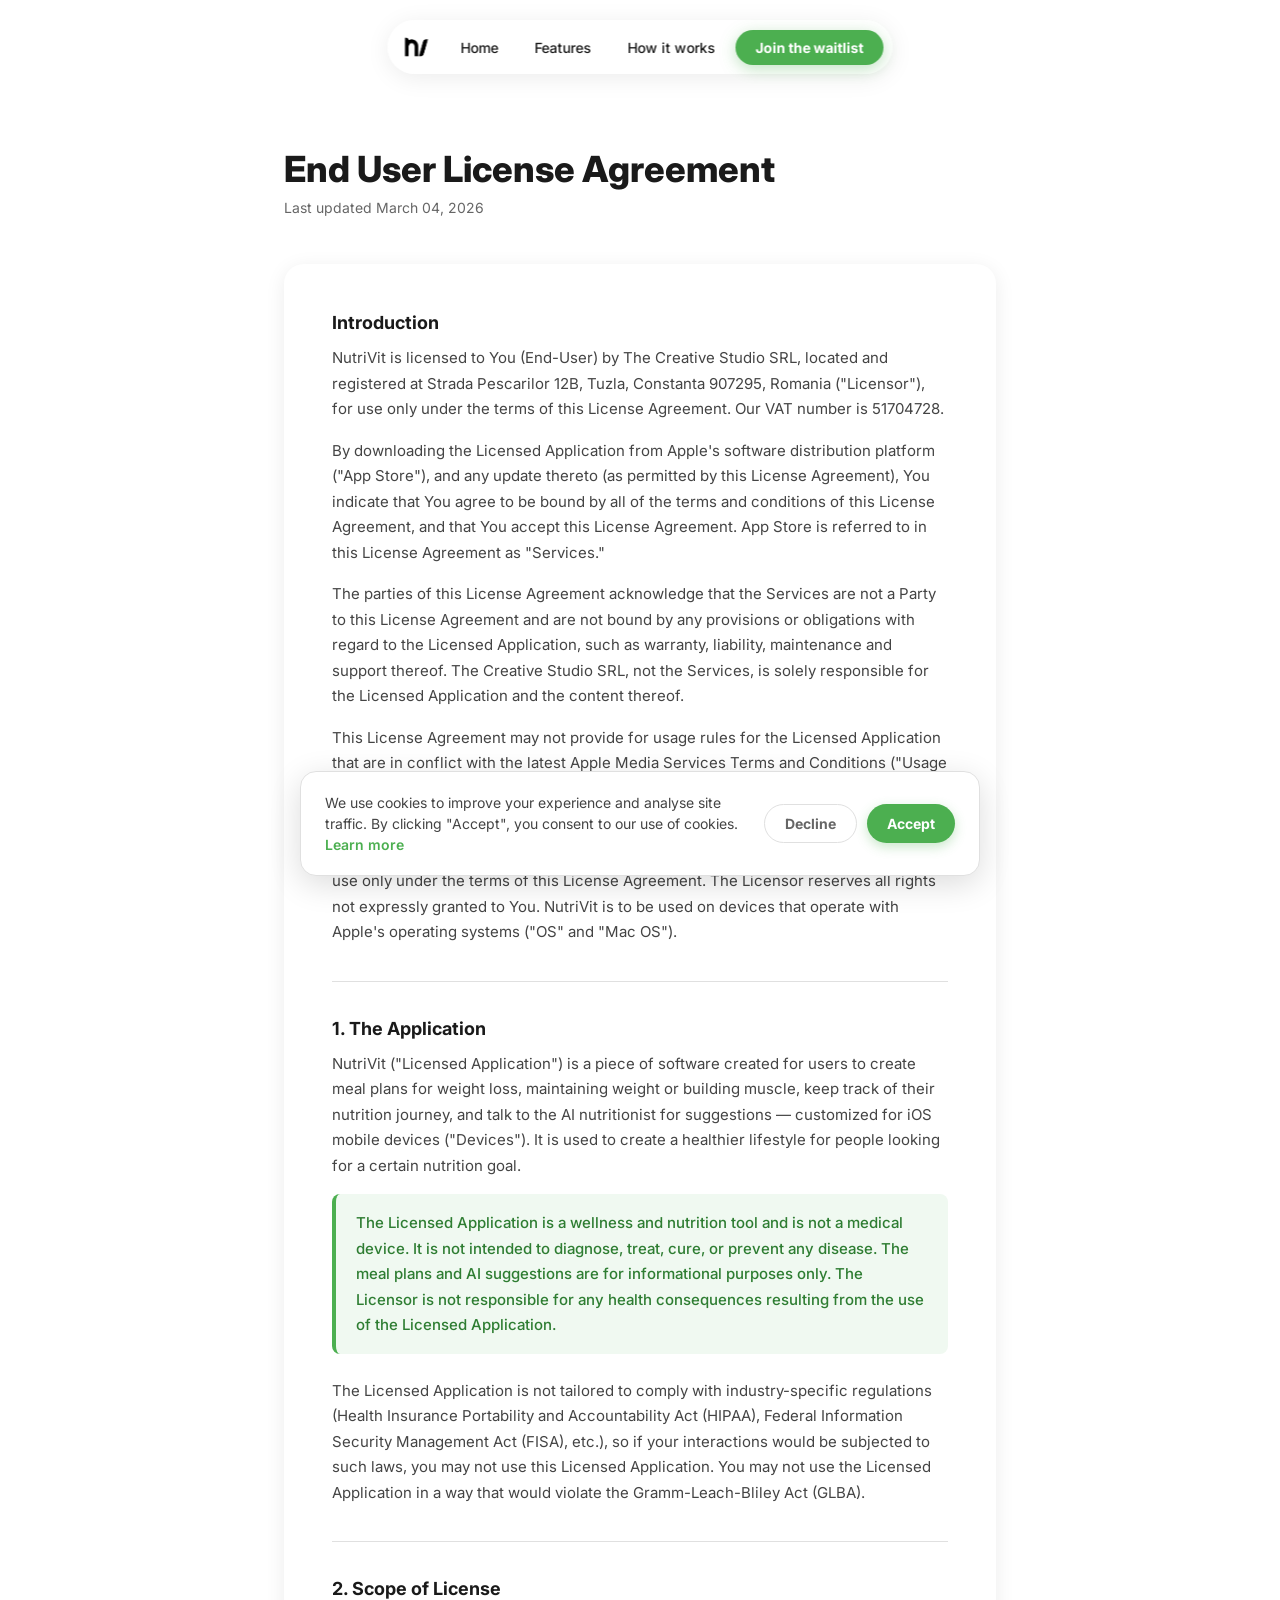
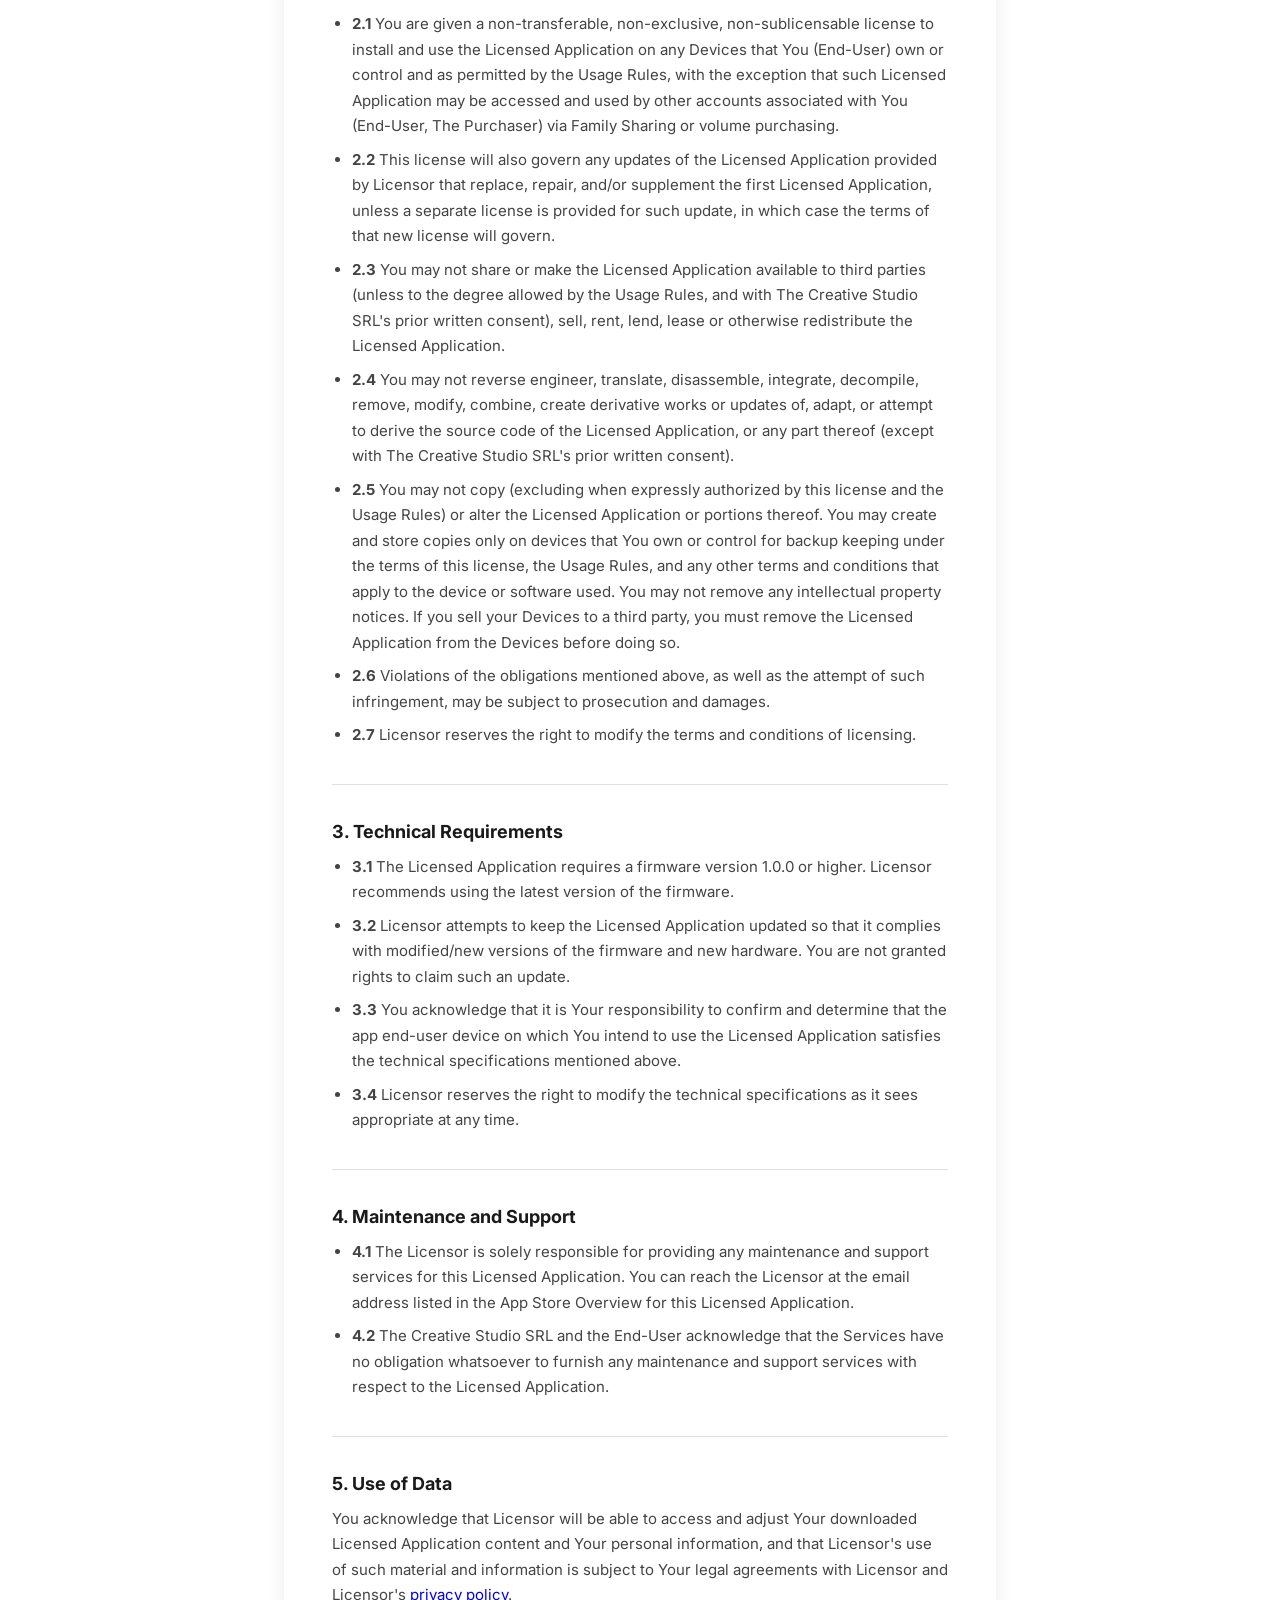
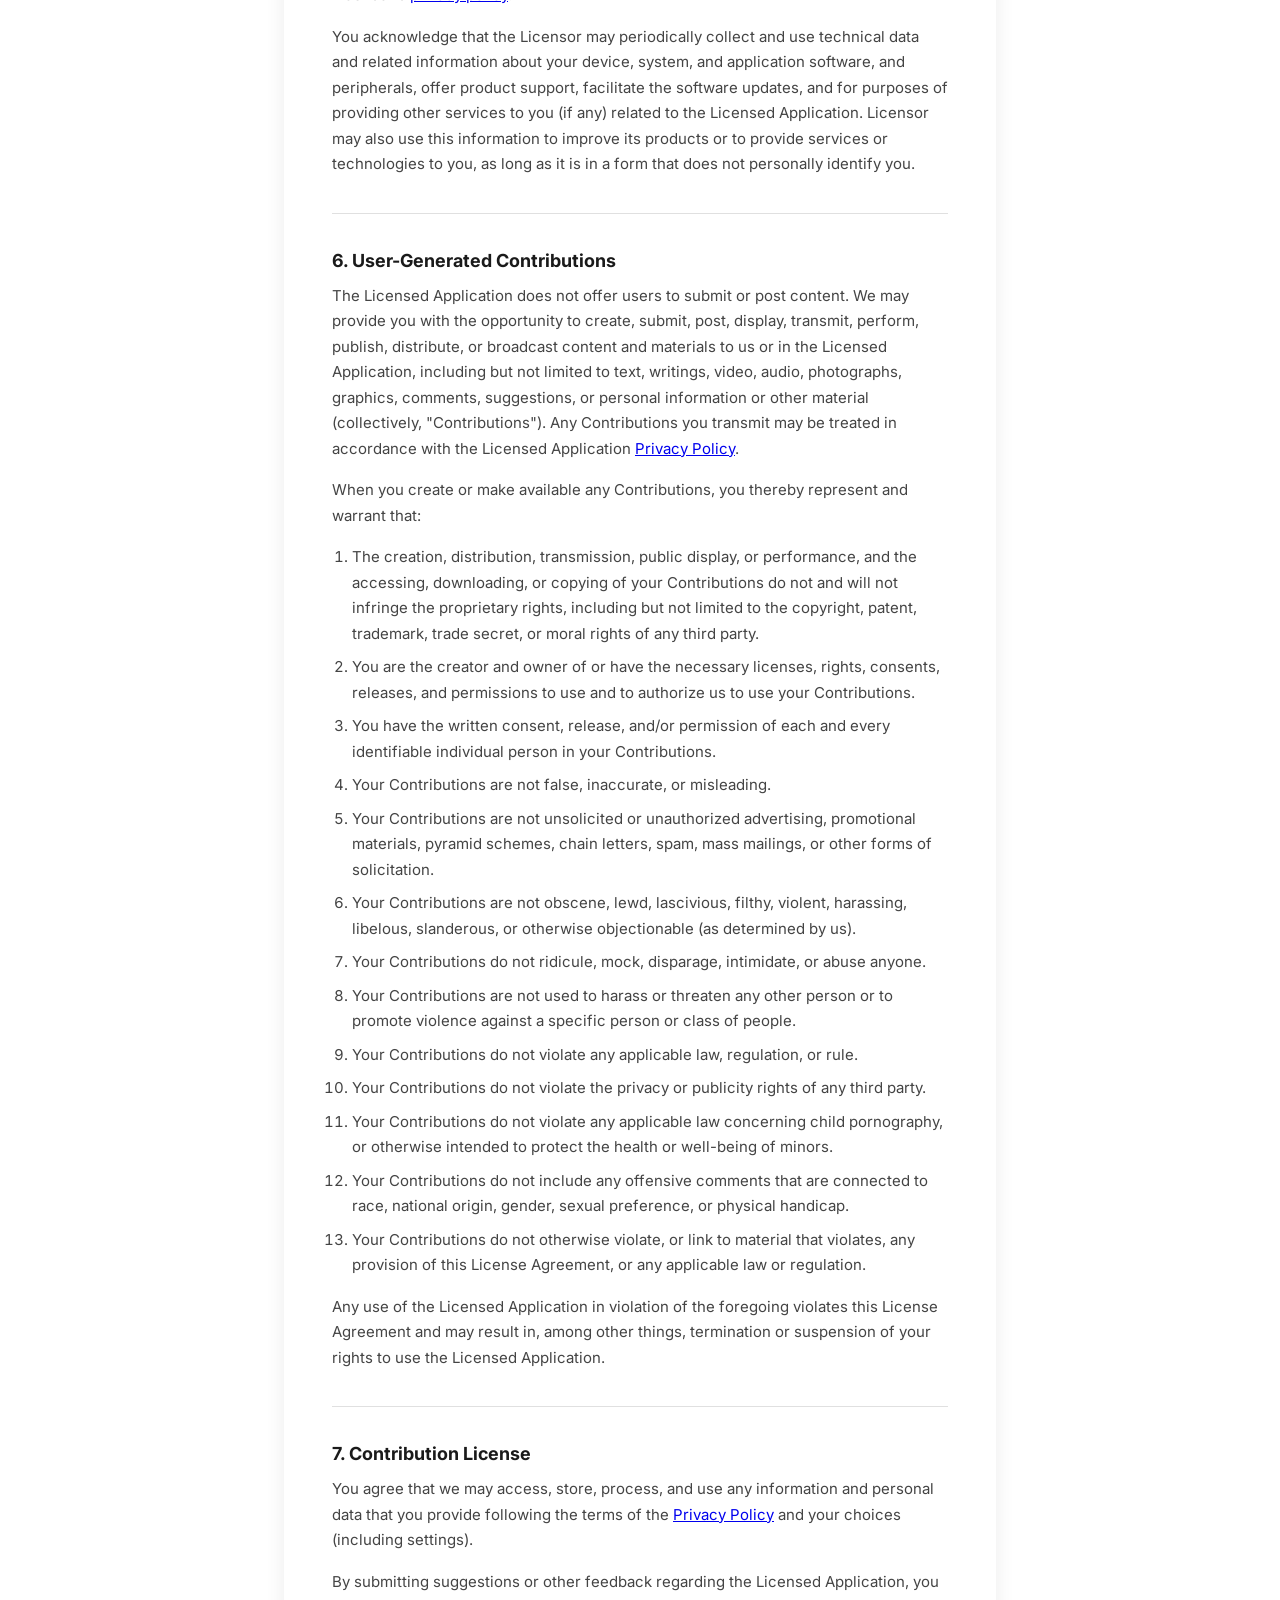
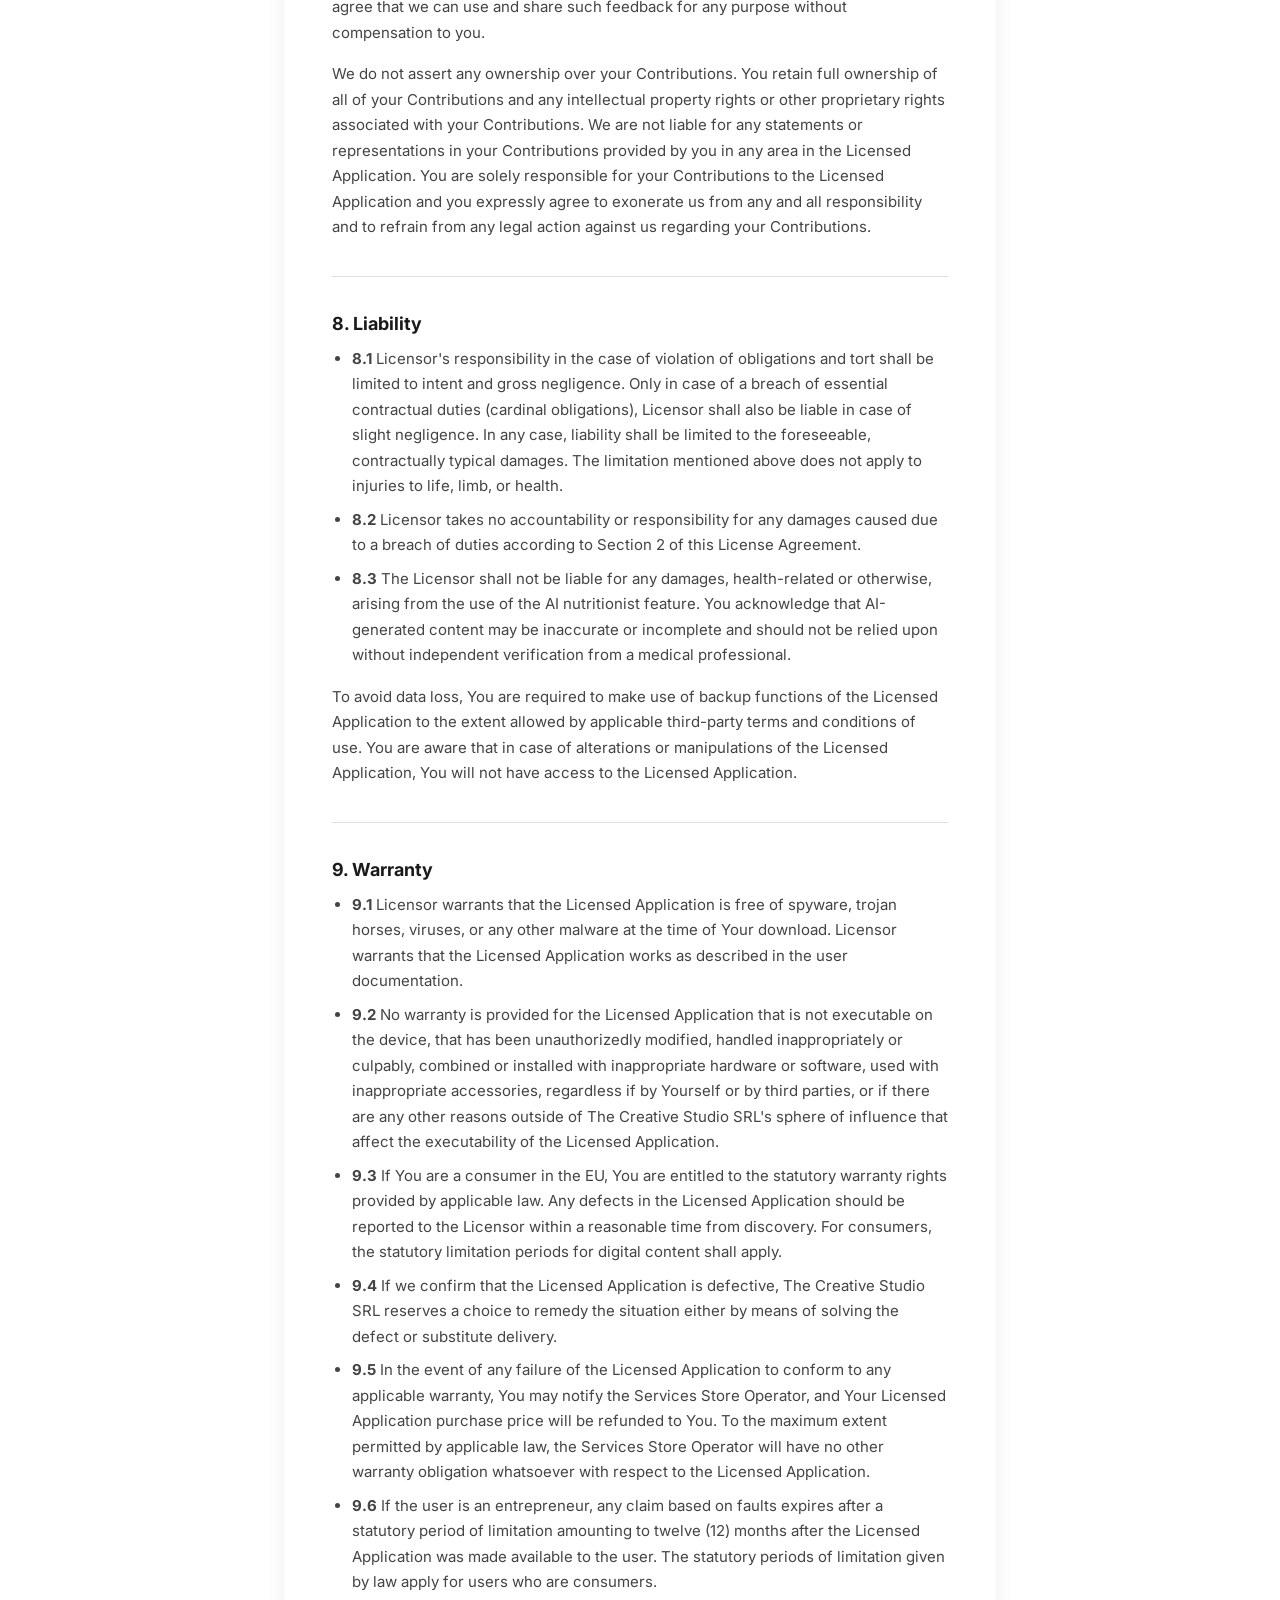
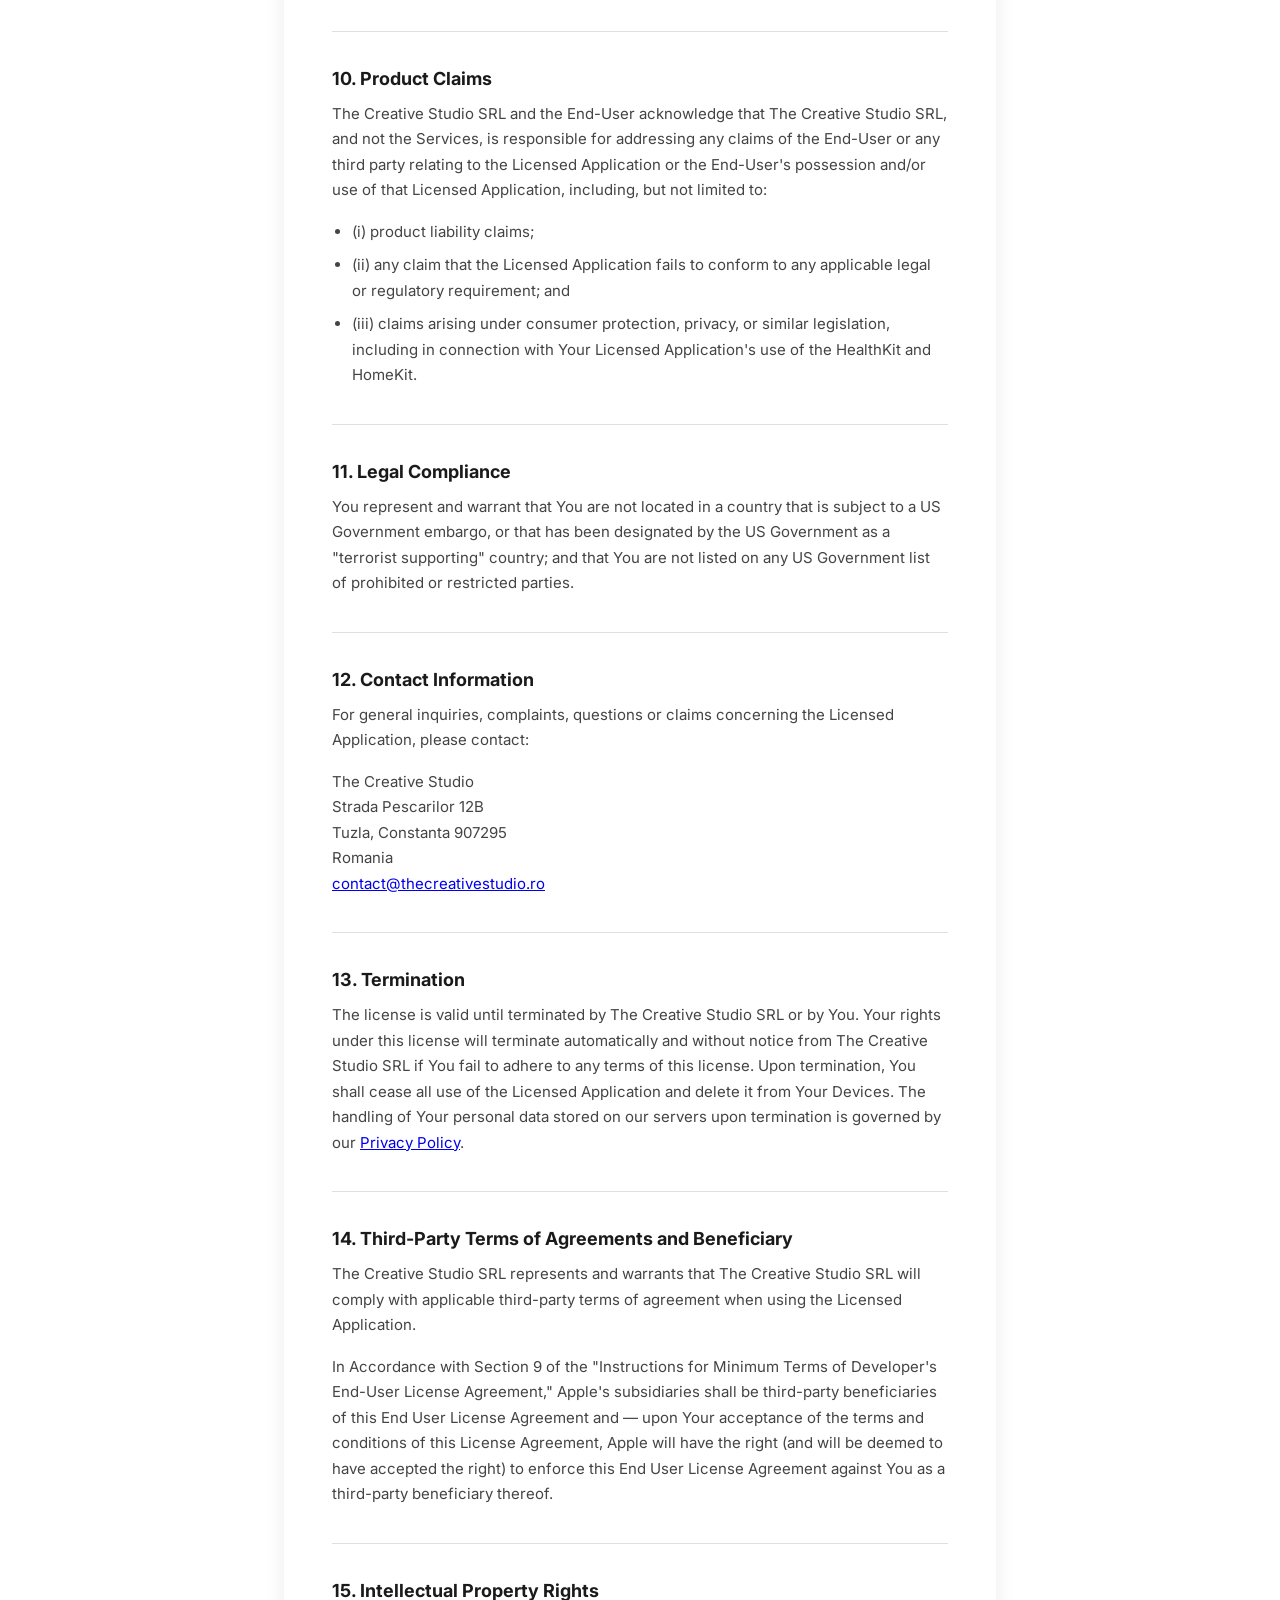
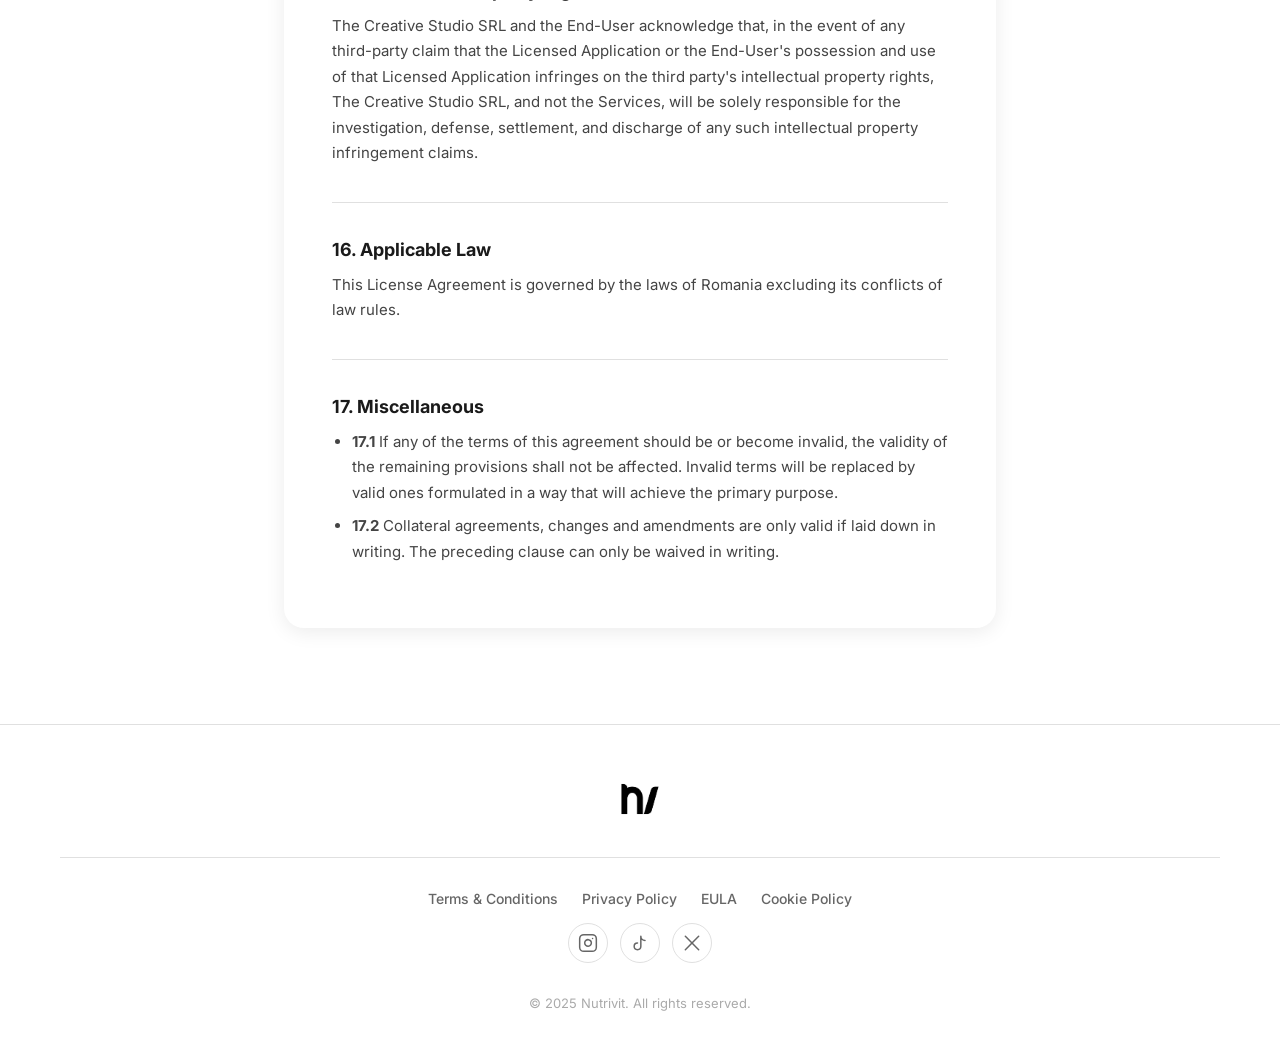
==== commit 36507007: "Add Cookie Policy link to footer on all legal pages Co-Authored-By: Claude Sonnet 4.6 <noreply@anthr" ====
--- a/eula.html
+++ b/eula.html
@@ -286,6 +286,7 @@
           <a href="terms.html" class="footer-legal__link">Terms &amp; Conditions</a>
           <a href="privacy.html" class="footer-legal__link">Privacy Policy</a>
           <a href="eula.html" class="footer-legal__link">EULA</a>
+          <a href="cookies.html" class="footer-legal__link">Cookie Policy</a>
         </div>
         <div class="footer-social">
           <a href="#" class="footer-social__link" aria-label="Instagram">
